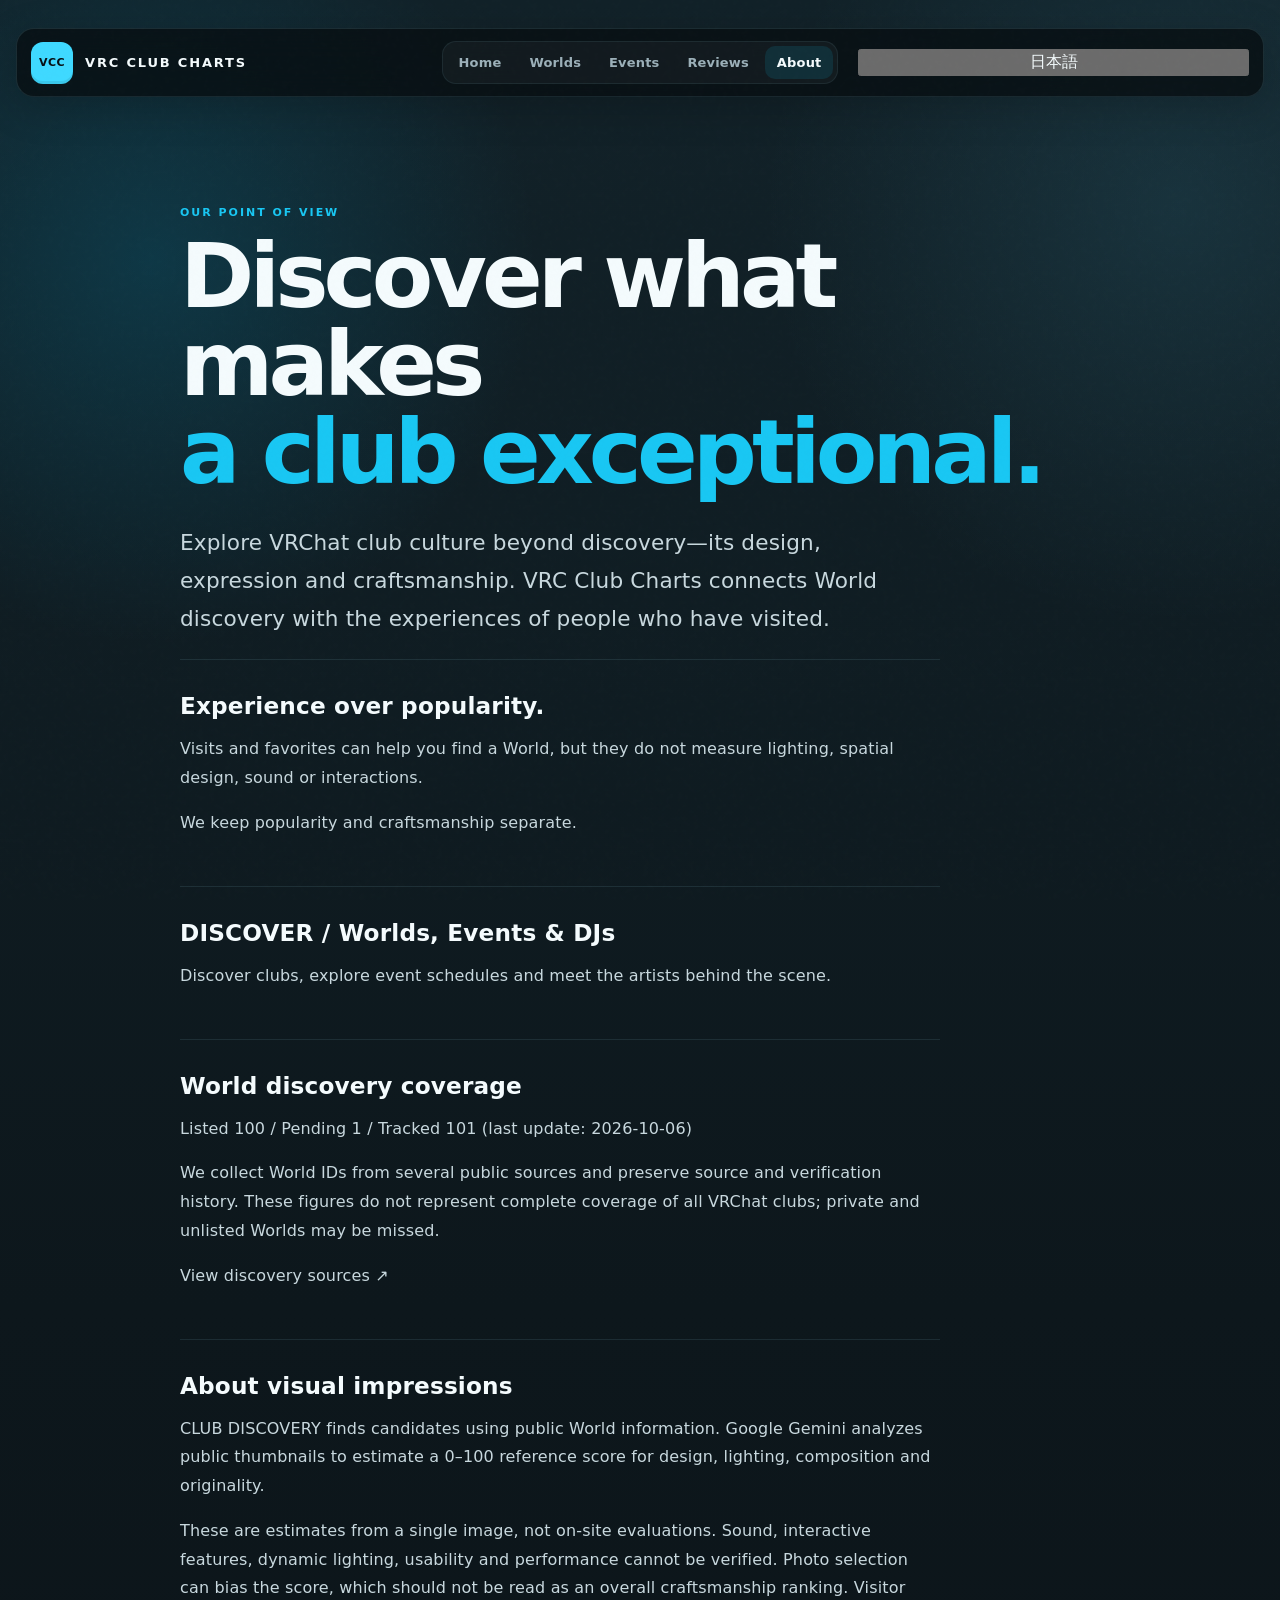
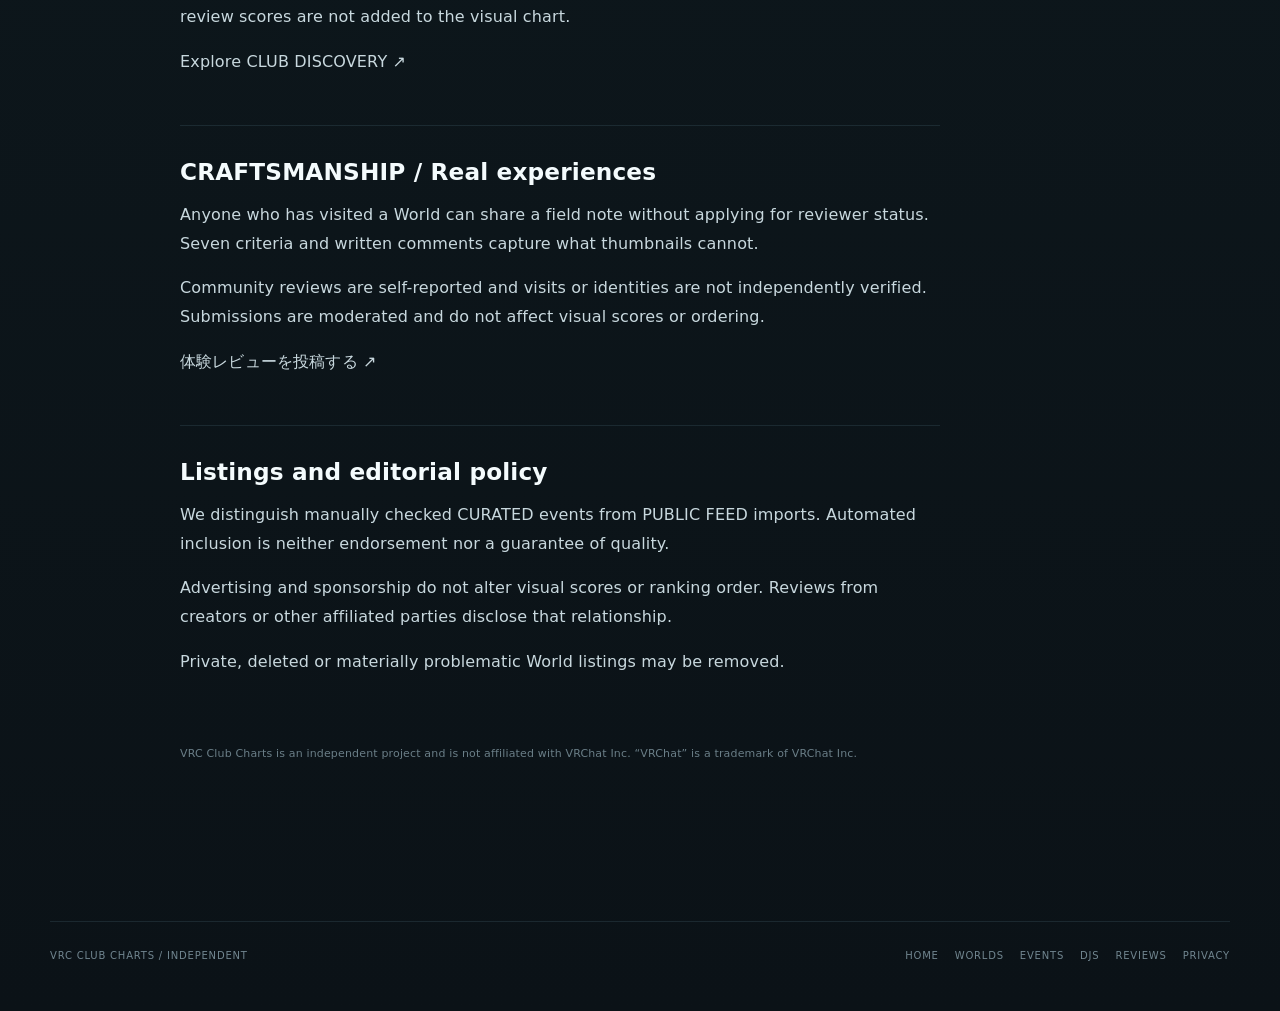
==== about.html @ 8853160d "feat: restore bilingual switch on public about.html" ====
<!doctype html>
<html lang="ja">
<head>
  <meta charset="utf-8" />
  <meta name="viewport" content="width=device-width, initial-scale=1" />
  <title>About — VRC Club Charts</title>
  <meta name="description" content="VRChatのクラブを探し、その魅力を深く知る。VRC Club Chartsのコンセプト、ビジュアル評価の方法、訪問者レビューの掲載方針。" />
  <meta name="theme-color" content="#0d171c" />
  <meta name="robots" content="index,follow,max-image-preview:large" />
  <link rel="canonical" href="https://vrc-club-charts.vercel.app/about.html" />
  <meta property="og:title" content="About — VRC Club Charts" />
  <meta property="og:description" content="Explore VRChat club worlds, visual ratings, and community field notes." />
  <meta property="og:type" content="website" />
  <meta property="og:image" content="https://vrc-club-charts.vercel.app/og-image.png" />
  <meta name="twitter:card" content="summary_large_image" />
  <link rel="icon" href="favicon.svg" type="image/svg+xml" />
  <link rel="stylesheet" href="styles.css?v=20261005-30" />
  <script src="analytics.js?v=20261006-03" defer></script>
  <script src="i18n.js?v=20261007-bilingual-01" defer></script>
</head>
<body>
  <div class="noise"></div>
  <header class="site-header focus-header">
    <a class="brand" href="index.html"><span class="brand-mark">VCC</span><span>VRC CLUB CHARTS</span></a>
    <nav class="nav focus-nav">
      <a class="nav-link" href="index.html">Home</a>
      <a class="nav-link" href="worlds/">Worlds</a>
      <a class="nav-link" href="events.html">Events</a>
      <a class="nav-link" href="reviewer.html">Reviews</a>
      <a class="nav-link active" href="about.html">About</a>
    </nav>
  </header>

  <main class="shell prose-page">
    <p class="kicker">OUR POINT OF VIEW</p>
    <h1>クラブの魅力を、<br><em>もっと深く知る。</em></h1>
    <p class="lead">VRChatのクラブカルチャーを、見つけるだけでなく、その表現と完成度まで伝える。VRC Club Chartsは、クラブWorldの探索と、訪れた人の体験をつなぐ独立したガイドです。</p>

    <section class="prose-section">
      <h2>人気より、体験。</h2>
      <p>訪問数やお気に入り数は、Worldを知るきっかけにはなります。しかし、照明の演出、空間の設計、音響、ギミックの完成度までは測れません。</p>
      <p>VRC Club Chartsは、話題性と作り込みを分けて紹介します。</p>
    </section>

    <section class="prose-section">
      <h2>DISCOVER / Worlds・Events・DJs</h2>
      <p>気になるクラブを探し、イベントの予定をチェックし、出演するアーティストに出会う。シーンを横断して楽しめるよう、情報を整理しています。</p>
    </section>

    <section class="prose-section" id="discovery-coverage">
      <h2>クラブ収集の進捗</h2>
      <p id="discovery-coverage-summary" aria-live="polite">直近の収集結果を確認中…</p>
      <p>複数の公開情報源からWorld IDを収集し、発見元と確認履歴を保存しています。この数字はVRChat全クラブに対する網羅率ではありません。非公開Worldや外部サイトに掲載されないクラブは発見できない場合があります。</p>
      <p><a href="data/discovery-report.json">情報源別の収集状況を見る ↗</a></p>
    </section>

    <section class="prose-section">
      <h2 id="evaluation-method">ビジュアル評価について</h2>
      <p>CLUB DISCOVERYは公開されているクラブWorld情報をもとに候補を発見します。ビジュアル評価にはGoogle Geminiの画像解析AIを使用し、公開サムネイルのデザイン・照明の見え方・構図・独創性から0〜100点の参考スコアを推定しています。</p>
      <p>この数値は静止画1枚をもとにした推定で、ワールド内の実地評価ではありません。音響・ギミック・実際の照明演出・操作性・動作性能は確認できません。画像や撮影方法による偏りもあるため、点数を作り込み全体の優劣と解釈しないでください。訪問者レビューの点数はビジュアル評価に加算しません。</p>
      <p><a href="index.html#aiScoutSection">CLUB DISCOVERYを見る ↗</a></p>
    </section>

    <section class="prose-section">
      <h2>CRAFTSMANSHIP / 体験から評価する</h2>
      <p>実際にWorldを訪れた人なら、審査や専用コードなしで体験レビューを投稿できます。Visual・Lighting &amp; VJ・Sound・Spatial・Interaction・VR Originality・Optimizationの7基準とコメントで、画像からは分からない魅力を伝えます。</p>
      <p>一般レビューは本人確認や訪問確認を行わない自己申告の感想です。内容を確認して掲載しますが、ビジュアル評価の点数や並び順には加算しません。</p>
      <p><a href="reviewer.html#write-review">体験レビューを投稿する ↗</a></p>
    </section>

    <section class="prose-section">
      <h2>掲載情報と編集方針</h2>
      <p>イベント情報は手動確認した「CURATED」と、公開フィードから条件に沿って抽出した「PUBLIC FEED」を区別します。自動掲載は推薦や品質保証を意味しません。</p>
      <p>広告費やスポンサー契約によってビジュアル評価の点数・並び順を変更することはありません。制作者など関係者による体験レビューは、その関係を明示し、個人の参考評価として掲載します。</p>
      <p>非公開化・削除されたWorldや、掲載情報に重大な問題がある項目は、必要に応じて公開対象から外します。</p>
    </section>

    <p class="disclaimer">VRC Club Charts is an independent project and is not affiliated with VRChat Inc. “VRChat” is a trademark of VRChat Inc.</p>
  </main>

  <footer class="site-footer shell">
    <span>VRC CLUB CHARTS / INDEPENDENT</span>
    <span class="footer-links"><a href="index.html">Home</a><a href="worlds/">Worlds</a><a href="events.html">Events</a><a href="djs.html">DJs</a><a href="reviewer.html">Reviews</a><a href="privacy.html">Privacy</a></span>
  </footer>
  <script>
    fetch('data/discovery-report.json', { cache: 'no-store' })
      .then(response => { if (!response.ok) throw new Error('coverage unavailable'); return response.json(); })
      .then(data => {
        const integer = value => Number.isSafeInteger(value) && value >= 0 ? value.toLocaleString('ja-JP') : '—';
        const node = document.getElementById('discovery-coverage-summary');
        if (node) node.textContent =
          '掲載 ' + integer(data.registeredWorlds) + '件 / 確認待ち ' +
          integer(data.pendingCandidates) + '件 / 履歴保存 ' +
          integer(data.totalTrackedWorlds) + '件（最終集計 ' +
          String(data.updatedAt || '未確認') + '）';
      })
      .catch(() => {
        const node = document.getElementById('discovery-coverage-summary');
        if (node) node.textContent = '集計データを現在取得できません。';
      });
  </script>
</body>
</html>
---- styles.css ----
:root {
  --bg: #0d171c;
  --bg-2: #13252d;
  --surface: rgba(18,32,39,.9);
  --surface-strong: #14232a;
  --surface-soft: #172a32;
  --line: rgba(166, 234, 255, .14);
  --text: #f4fbfd;
  --muted: #9cb0b9;
  --accent: #3fd9ff;
  --accent-strong: #19c7f3;
  --accent-soft: rgba(63,217,255,.18);
  --ink-soft: #c8d8de;
  --lime: #d8ff3e;
  --shadow: 0 18px 60px rgba(0, 0, 0, .22);
  --radius: 24px;
  color-scheme: dark;
}
* { box-sizing: border-box; }
html { scroll-behavior: smooth; }
body {
  margin: 0;
  min-height: 100vh;
  background:
    radial-gradient(circle at 12% 10%, rgba(0,182,235,.16), transparent 24rem),
    radial-gradient(circle at 92% 8%, rgba(90,214,255,.10), transparent 26rem),
    linear-gradient(180deg, #122229 0%, var(--bg) 50%, #0b1217 100%);
  color: var(--text);
  font-family: Inter, ui-sans-serif, system-ui, -apple-system, BlinkMacSystemFont, "Segoe UI", sans-serif;
  letter-spacing: .01em;
}
a { color: inherit; text-decoration: none; }
button, input { font: inherit; }
button { color: inherit; }
.noise {
  position: fixed; inset: 0; pointer-events: none; opacity: .018; z-index: 999;
  background-image: url("data:image/svg+xml,%3Csvg viewBox='0 0 180 180' xmlns='http://www.w3.org/2000/svg'%3E%3Cfilter id='n'%3E%3CfeTurbulence type='fractalNoise' baseFrequency='.9' numOctaves='4' stitchTiles='stitch'/%3E%3C/filter%3E%3Crect width='100%25' height='100%25' filter='url(%23n)' opacity='.7'/%3E%3C/svg%3E");
}
.shell { width: min(1180px, calc(100% - 40px)); margin: 0 auto; }
.site-header {
  width: min(1260px, calc(100% - 32px)); margin: 16px auto 0; padding: 12px 14px;
  display: grid; grid-template-columns: 1fr auto 1fr; align-items: center; gap: 20px;
  position: sticky; top: 12px; z-index: 50;
  border: 1px solid rgba(166,234,255,.12); border-radius: 18px;
  background: rgba(15,27,33,.78); backdrop-filter: blur(18px);
  box-shadow: 0 10px 40px rgba(0,0,0,.18);
}
.brand { display: flex; align-items: center; gap: 12px; font-size: 13px; font-weight: 900; letter-spacing: .14em; }
.brand-mark {
  display: inline-grid; place-items: center; width: 42px; height: 42px; border-radius: 12px;
  background: var(--accent); color: #071014; font-size: 11px; letter-spacing: .04em;
  box-shadow: inset 0 -3px 0 rgba(0,0,0,.08);
}
.nav { display: flex; gap: 4px; padding: 4px; background: rgba(255,255,255,.04); border-radius: 14px; border: 1px solid rgba(166,234,255,.08); }
.nav-link, .ghost-button, .chip { border: 0; cursor: pointer; background: transparent; transition: .2s ease; }
.nav-link { padding: 9px 12px; border-radius: 10px; color: var(--muted); font-size: 13px; font-weight: 600; }
.nav-link:hover, .nav-link.active { color: var(--text); background: rgba(23,198,239,.12); }
.ghost-button {
  justify-self: end; padding: 9px 12px; border: 1px solid rgba(166,234,255,.10); border-radius: 12px; font-size: 12px;
  background: rgba(255,255,255,.04);
}
.hero { position: relative; padding: 110px 0 72px; }
.hero::after {
  content: "CHARTS"; position: absolute; right: 0; top: 58px; font-size: clamp(64px, 15vw, 220px);
  line-height: .8; font-weight: 900; letter-spacing: -.08em; color: rgba(63, 217, 255, .07);
  pointer-events: none; user-select: none;
}
.eyebrow, .kicker { color: var(--accent-strong); font-size: 11px; font-weight: 900; letter-spacing: .18em; text-transform: uppercase; }
.eyebrow { display: flex; align-items: center; gap: 9px; }
.pulse-dot { width: 7px; height: 7px; border-radius: 50%; background: var(--accent); box-shadow: 0 0 20px rgba(23,198,239,.55); }
h1 { margin: 20px 0 22px; font-size: clamp(58px, 9vw, 126px); line-height: .89; letter-spacing: -.07em; max-width: 1040px; position: relative; z-index: 1; font-weight: 900; }
h1 em { color: var(--accent-strong); font-style: normal; -webkit-text-stroke: 0; }
.hero-copy { max-width: 700px; color: var(--ink-soft); font-size: 17px; line-height: 1.8; position: relative; z-index: 1; }
.hero-meta { margin-top: 30px; display: flex; flex-wrap: wrap; gap: 10px; align-items: center; color: var(--muted); font-size: 12px; position: relative; z-index: 1; }
.status-pill {
  padding: 7px 11px; border-radius: 999px; background: #eafcff; color: #081015; font-weight: 900;
  box-shadow: 0 8px 20px rgba(10,18,22,.12);
}
.controls { display: flex; justify-content: space-between; gap: 18px; align-items: center; padding: 18px 0 30px; border-top: 1px solid rgba(166,234,255,.10); }
.chip-row { display: flex; gap: 8px; flex-wrap: wrap; }
.chip { padding: 8px 12px; border-radius: 999px; color: var(--muted); border: 1px solid rgba(166,234,255,.10); font-size: 12px; background: rgba(255,255,255,.04); }
.chip:hover, .chip.active { color: var(--text); background: rgba(63,217,255,.16); border-color: rgba(63,217,255,.20); }
.search-wrap {
  min-width: 280px; display: flex; align-items: center; gap: 8px; border: 1px solid rgba(166,234,255,.10);
  border-radius: 14px; padding: 10px 12px; background: rgba(255,255,255,.04); box-shadow: 0 8px 30px rgba(0,0,0,.10);
}
.search-wrap span { color: var(--muted); }
.search-wrap input { min-width: 0; width: 100%; color: var(--text); background: transparent; border: 0; outline: none; }
.search-wrap input::placeholder { color: #809199; }
.section-heading { margin: 35px 0 25px; display: flex; justify-content: space-between; align-items: end; gap: 24px; }
.section-heading h2 { margin: 7px 0 0; font-size: clamp(34px, 4vw, 56px); letter-spacing: -.05em; }
.section-note { color: var(--muted); max-width: 420px; text-align: right; line-height: 1.6; }
.podium { display: grid; grid-template-columns: repeat(3, 1fr); gap: 14px; margin-bottom: 12px; }
.podium-card, .rank-row, .method-card, .pitch {
  border: 1px solid rgba(166,234,255,.10);
  background: linear-gradient(180deg, rgba(20,35,42,.96), rgba(15,27,33,.96));
  box-shadow: var(--shadow);
}
.podium-card { min-height: 330px; padding: 24px; border-radius: var(--radius); display: flex; flex-direction: column; position: relative; overflow: hidden; }
.podium-card::after { content:""; position:absolute; width:220px; height:220px; border-radius:50%; filter:blur(10px); opacity:.18; right:-60px; top:-70px; background: var(--accent, var(--accent)); }
.podium-card:nth-child(1) { --accent: #3fd9ff; }
.podium-card:nth-child(2) { --accent: #8ceaff; }
.podium-card:nth-child(3) { --accent: #c7f5ff; }
.rank-badge { width: 42px; height: 42px; border-radius: 50%; display: grid; place-items:center; border: 1px solid rgba(166,234,255,.10); font-weight: 900; margin-bottom: auto; background: rgba(255,255,255,.05); }
.podium-card h3 { margin: 34px 0 6px; font-size: 28px; line-height: 1.05; letter-spacing: -.035em; }
.author { color: var(--muted); font-size: 12px; }
.tags { display: flex; flex-wrap: wrap; gap: 6px; margin: 18px 0 20px; }
.tag { padding: 5px 7px; border-radius: 7px; background: rgba(63,217,255,.10); color: #bfefff; font-size: 10px; text-transform: uppercase; letter-spacing: .07em; }
.score-line { display: flex; align-items: end; justify-content: space-between; gap: 12px; }
.score-big { font-size: 43px; font-weight: 900; letter-spacing: -.05em; }
.score-label { color: var(--muted); font-size: 10px; text-transform: uppercase; letter-spacing: .12em; }
.delta { color: var(--accent-strong); font-weight: 800; font-size: 12px; }
.ranking { display: grid; gap: 10px; }
.rank-row {
  padding: 14px 16px; border-radius: 16px; display: grid;
  grid-template-columns: 44px minmax(220px, 1.5fr) minmax(150px, .8fr) 120px 120px 120px; gap: 12px; align-items: center;
}
.rank-index { color: var(--text); font-variant-numeric: tabular-nums; font-weight: 900; width: 34px; height: 34px; display: grid; place-items: center; border-radius: 50%; background: rgba(23,198,239,.12); }
.world-name { font-weight: 800; }
.world-meta { margin-top: 3px; color: var(--muted); font-size: 11px; }
.metric { text-align: right; }
.metric strong { display: block; font-variant-numeric: tabular-nums; font-size: 14px; }
.metric span { color: var(--muted); font-size: 10px; text-transform: uppercase; letter-spacing: .08em; }
.world-link { justify-self: end; width: 36px; height: 36px; display:grid; place-items:center; border-radius: 12px; border:1px solid rgba(166,234,255,.10); color:var(--muted); background: rgba(255,255,255,.04); }
.world-link:hover { color: var(--text); border-color: rgba(0,182,235,.25); background: rgba(23,198,239,.14); }
.empty-state { padding: 50px 0; text-align:center; color:var(--muted); }
.methodology { padding: 120px 0 40px; }
.method-grid { display: grid; grid-template-columns: repeat(3, 1fr); gap: 14px; }
.method-card { min-height: 250px; padding: 24px; border-radius: var(--radius); }
.method-number { font-size: 11px; color: var(--accent-strong); font-weight: 900; }
.method-card h3 { margin: 70px 0 10px; font-size: 24px; }
.method-card p { margin:0; color:var(--ink-soft); line-height:1.7; font-size:13px; }
.accent-card { border-color: rgba(0,182,235,.18); background: linear-gradient(180deg, rgba(22,39,47,.98), rgba(18,50,60,.95)); }
.disclaimer { color:#6a7e87; font-size:11px; margin-top:22px; }
.pitch { margin-top: 80px; padding: 32px; border-radius: var(--radius); display:flex; justify-content:space-between; align-items:end; gap:30px; }
.pitch h2 { margin: 8px 0 12px; font-size: 40px; letter-spacing: -.04em; }
.pitch p { color: var(--ink-soft); max-width: 690px; line-height:1.7; }
code { color: var(--accent-strong); }
.primary-button { flex: 0 0 auto; padding: 13px 18px; border-radius: 12px; background: var(--accent); color: #061014; font-weight: 850; font-size: 13px; }
.site-footer { margin-top: 50px; padding: 28px 0 50px; display:flex; justify-content:space-between; color:#718690; border-top:1px solid rgba(166,234,255,.10); font-size:10px; letter-spacing:.08em; text-transform:uppercase; }
@media (max-width: 900px) {
  .site-header { grid-template-columns: 1fr auto; }
  .nav { grid-column: 1 / -1; grid-row: 2; overflow:auto; justify-content:flex-start; }
  .hero { padding-top: 80px; }
  .hero::after { top: 70px; right: -6px; font-size: clamp(54px, 22vw, 130px); }
  .controls, .section-heading { align-items: stretch; flex-direction: column; }
  .section-note { text-align:left; }
  .search-wrap { min-width: 0; width:100%; }
  .podium { grid-template-columns: 1fr; }
  .podium-card { min-height: 250px; }
  .rank-row { grid-template-columns: 34px 1fr 90px 36px; }
  .rank-row .metric:nth-of-type(2), .rank-row .metric:nth-of-type(3) { display:none; }
  .method-grid { grid-template-columns:1fr; }
}
@media (max-width: 560px) {
  .shell { width: min(100% - 24px, 1180px); }
  .site-header { width: calc(100% - 16px); top:8px; margin-top:8px; }
  .brand span:last-child { display:none; }
  h1 { font-size: clamp(50px, 18vw, 80px); }
  .hero-copy { font-size:15px; }
  .rank-row { padding:12px; grid-template-columns: 28px 1fr 36px; }
  .rank-row > .metric { display:none !important; }
  .pitch, .site-footer { flex-direction:column; align-items:flex-start; }
}
.footer-links { display:flex; gap:16px; }
.footer-links a { color:inherit; text-decoration:none; }
.footer-links a:hover { text-decoration:underline; }
.muted-button { opacity:.68; cursor:not-allowed; user-select:none; }
.prose-page { max-width: 920px; padding-top: 110px; padding-bottom: 100px; }
.prose-page h1 { font-size: clamp(2.7rem, 7vw, 6rem); line-height: .98; letter-spacing: -.055em; margin: 14px 0 28px; }
.prose-page h1 em { font-style: normal; color: var(--accent-strong); }
.prose-page .lead { max-width: 760px; font-size: clamp(1.05rem, 2vw, 1.35rem); line-height: 1.75; color: var(--ink-soft); }
.prose-section { border-top: 1px solid rgba(166,234,255,.10); padding: 32px 0; max-width: 760px; }
.prose-section h2 { margin: 0 0 14px; font-size: 1.45rem; }
.prose-section p { color: var(--ink-soft); line-height: 1.8; }
.prose-section strong { color: var(--text); }
@media (max-width: 760px) { .prose-page { padding-top: 76px; } .footer-links { gap:10px; } }


.bg-objects {
  position: fixed;
  inset: 0;
  overflow: hidden;
  pointer-events: none;
  z-index: 0;
}
.bg-object {
  position: absolute;
  filter: saturate(110%);
}
.orb {
  border-radius: 50%;
  background: radial-gradient(circle at 32% 30%, rgba(255,255,255,.42), rgba(138,238,255,.22) 20%, rgba(58,197,255,.16) 38%, rgba(34,112,151,.10) 56%, rgba(14,26,32,0) 72%);
  box-shadow: 0 0 80px rgba(63,217,255,.10), inset 0 0 40px rgba(255,255,255,.05);
}
.orb-a {
  width: 28rem;
  height: 28rem;
  top: 8rem;
  left: -7rem;
  opacity: .55;
}
.orb-b {
  width: 18rem;
  height: 18rem;
  right: 4rem;
  top: 24rem;
  opacity: .30;
}
.glass {
  border: 1px solid rgba(190,242,255,.16);
  background: linear-gradient(145deg, rgba(255,255,255,.10), rgba(63,217,255,.06));
  box-shadow: inset 0 1px 0 rgba(255,255,255,.15), 0 20px 70px rgba(0,0,0,.20);
  backdrop-filter: blur(10px);
}
.glass::before {
  content: "";
  position: absolute;
  inset: 10% 12%;
  border-radius: inherit;
  background: linear-gradient(180deg, rgba(255,255,255,.22), rgba(255,255,255,.02));
  opacity: .7;
}
.glass-a {
  width: 11rem;
  height: 24rem;
  right: 8%;
  top: 7rem;
  border-radius: 3.4rem;
  transform: rotate(24deg);
  opacity: .34;
}
.glass-b {
  width: 16rem;
  height: 7rem;
  left: 18%;
  bottom: 8rem;
  border-radius: 999px;
  transform: rotate(-18deg);
  opacity: .20;
}
.ring {
  width: 30rem;
  height: 30rem;
  left: -10rem;
  bottom: -10rem;
  border-radius: 50%;
  border: 1px solid rgba(147,235,255,.18);
  box-shadow: inset 0 0 40px rgba(63,217,255,.05), 0 0 70px rgba(63,217,255,.04);
  opacity: .34;
}
.ring::before,
.ring::after {
  content: "";
  position: absolute;
  inset: 12%;
  border-radius: 50%;
  border: 1px solid rgba(147,235,255,.10);
}
.ring::after {
  inset: 24%;
}
.site-header,
main,
.site-footer {
  position: relative;
  z-index: 1;
}
@media (max-width: 900px) {
  .orb-a { width: 20rem; height: 20rem; left: -6rem; top: 9rem; opacity: .42; }
  .orb-b { width: 12rem; height: 12rem; right: -1rem; top: 26rem; opacity: .22; }
  .glass-a { width: 8rem; height: 18rem; right: -1rem; top: 8rem; opacity: .22; }
  .glass-b { width: 11rem; height: 5rem; left: -1rem; bottom: 6rem; opacity: .16; }
  .ring { width: 18rem; height: 18rem; left: -6rem; bottom: -6rem; opacity: .25; }
}


/* v0.2.1 — stronger ambient objects */
.bg-objects { mix-blend-mode: screen; }
.orb-a {
  width: 34rem;
  height: 34rem;
  top: 5rem;
  left: -9rem;
  opacity: .78;
  background: radial-gradient(circle at 35% 30%, rgba(255,255,255,.60), rgba(100,232,255,.34) 18%, rgba(23,198,239,.24) 38%, rgba(0,104,160,.16) 58%, rgba(13,23,28,0) 74%);
}
.orb-b {
  width: 24rem;
  height: 24rem;
  right: -3rem;
  top: 28rem;
  opacity: .48;
}
.glass-a {
  width: 13rem;
  height: 28rem;
  right: 7%;
  top: 8rem;
  opacity: .56;
  border-color: rgba(190,242,255,.28);
  background:
    linear-gradient(145deg, rgba(255,255,255,.16), rgba(63,217,255,.09)),
    radial-gradient(circle at 20% 20%, rgba(255,255,255,.22), transparent 42%);
  box-shadow:
    inset 0 1px 0 rgba(255,255,255,.24),
    inset -20px -30px 80px rgba(0,106,143,.14),
    0 30px 100px rgba(0,0,0,.28),
    0 0 50px rgba(63,217,255,.10);
}
.glass-b {
  opacity: .34;
  border-color: rgba(190,242,255,.22);
}
.ring {
  opacity: .52;
  border-color: rgba(105,225,255,.26);
}
.hero::before {
  content: "";
  position: absolute;
  width: 14rem;
  height: 14rem;
  right: 21%;
  top: 17rem;
  border-radius: 32% 68% 58% 42% / 43% 33% 67% 57%;
  border: 1px solid rgba(160,238,255,.20);
  background:
    radial-gradient(circle at 35% 28%, rgba(255,255,255,.20), transparent 30%),
    linear-gradient(145deg, rgba(63,217,255,.12), rgba(255,255,255,.025));
  box-shadow:
    inset 0 0 38px rgba(161,239,255,.08),
    0 18px 70px rgba(0,0,0,.24),
    0 0 70px rgba(63,217,255,.09);
  transform: rotate(-18deg);
  opacity: .72;
  pointer-events: none;
}
@media (max-width: 900px) {
  .hero::before { width: 9rem; height: 9rem; right: 2%; top: 15rem; opacity: .52; }
}


/* v0.3 — bold editorial hero composition */
.bg-objects { display: none; }

.hero-poster {
  position: relative;
  min-height: calc(100vh - 24px);
  padding: 0;
  overflow: hidden;
  isolation: isolate;
  background:
    linear-gradient(115deg, rgba(63,217,255,.055), transparent 28%),
    linear-gradient(180deg, #0f1c22 0%, #0a1115 100%);
  border-bottom: 1px solid rgba(166,234,255,.10);
}
.hero-poster::before,
.hero-poster::after {
  content: none !important;
}
.hero-frame {
  position: relative;
  min-height: calc(100vh - 24px);
  padding-top: clamp(92px, 10vh, 130px);
  padding-bottom: clamp(70px, 8vh, 110px);
}
.hero-eyebrow {
  position: absolute;
  top: clamp(98px, 11vh, 140px);
  left: 0;
  display: flex;
  align-items: center;
  gap: 10px;
  z-index: 6;
  color: var(--accent);
  font-size: 11px;
  font-weight: 900;
  letter-spacing: .20em;
}
.hero-type {
  position: absolute;
  top: 19%;
  left: -1.5%;
  z-index: 5;
  display: flex;
  flex-direction: column;
  font-size: clamp(82px, 12vw, 182px);
  line-height: .70;
  letter-spacing: -.085em;
  font-weight: 950;
  color: #f4fbfd;
  text-transform: uppercase;
  pointer-events: none;
}
.hero-type span { display: block; }
.hero-type-accent {
  color: var(--accent) !important;
  transform: translateX(12%);
}
.hero-prism {
  position: absolute;
  z-index: 3;
  width: min(46vw, 650px);
  height: min(70vh, 760px);
  right: 1.5%;
  top: 15%;
  transform: rotate(9deg);
  filter: drop-shadow(0 34px 52px rgba(0,0,0,.34));
}
.hero-prism span {
  position: absolute;
  inset: 0;
  display: block;
}
.prism-cyan {
  background: linear-gradient(145deg, #7deeff 0%, #21caef 40%, #04a8d7 100%);
  clip-path: polygon(16% 0, 92% 12%, 100% 86%, 10% 100%, 0 22%);
}
.prism-dark {
  background: linear-gradient(135deg, #10191e 0%, #04080b 100%);
  clip-path: polygon(62% 8%, 92% 12%, 100% 86%, 70% 91%, 58% 18%);
}
.prism-edge {
  background: rgba(255,255,255,.86);
  clip-path: polygon(14% 0, 17% 0, 11% 100%, 8% 100%);
  opacity: .48;
}
.prism-glow {
  inset: 14% 19% 12% 13% !important;
  background: radial-gradient(circle at 38% 32%, rgba(255,255,255,.28), transparent 34%);
  mix-blend-mode: screen;
  opacity: .8;
}
.hero-message {
  position: absolute;
  z-index: 7;
  right: 0;
  bottom: 9%;
  width: min(38vw, 480px);
}
.hero-statement {
  margin: 0 0 18px;
  font-size: clamp(27px, 3.2vw, 48px);
  line-height: 1.02;
  letter-spacing: -.05em;
  font-weight: 900;
}
.hero-statement em {
  font-style: normal;
  color: var(--accent);
}
.hero-copy {
  max-width: 460px;
  margin: 0;
  color: #c9d9df;
  font-size: 14px;
  line-height: 1.78;
}
.hero-meta { margin-top: 22px; }
.hero-rail {
  position: absolute;
  z-index: 6;
  top: 50%;
  font-size: 9px;
  font-weight: 800;
  letter-spacing: .20em;
  color: #77909a;
  text-transform: uppercase;
  white-space: nowrap;
}
.hero-rail-left {
  left: -72px;
  transform: rotate(-90deg) translateX(-50%);
  transform-origin: left top;
}
.hero-rail-right {
  right: -108px;
  transform: rotate(90deg) translateX(50%);
  transform-origin: right top;
}
.hero-index {
  position: absolute;
  left: 0;
  bottom: 5%;
  z-index: 7;
  font-size: 10px;
  font-weight: 900;
  letter-spacing: .18em;
  color: #718690;
}
.signal-strip {
  position: relative;
  z-index: 3;
  overflow: hidden;
  border-bottom: 1px solid rgba(0,0,0,.65);
  background: var(--accent);
  color: #071014;
}
.signal-track {
  width: max-content;
  padding: 10px 0;
  font-size: 11px;
  line-height: 1;
  font-weight: 950;
  letter-spacing: .16em;
  text-transform: uppercase;
  white-space: nowrap;
  transform: translateX(-3%);
}

.controls {
  margin-top: 42px;
  padding-top: 24px;
}

.section-heading {
  margin-top: 86px;
}
.section-heading h2 {
  font-size: clamp(42px, 5vw, 70px);
}
.podium {
  grid-template-columns: 1.18fr .92fr .92fr;
  gap: 16px;
  align-items: end;
  margin-top: 44px;
}
.podium-card {
  border-radius: 0;
  border-color: rgba(166,234,255,.12);
  min-height: 330px;
}
.podium-card:nth-child(1) {
  min-height: 440px;
  transform: translateY(-34px);
  background:
    linear-gradient(180deg, rgba(26,49,59,.98), rgba(10,18,23,.98)),
    var(--surface);
}
.podium-card:nth-child(2) { min-height: 370px; }
.podium-card:nth-child(3) { min-height: 330px; }
.rank-badge {
  width: auto;
  height: auto;
  border: 0;
  border-radius: 0;
  background: transparent;
  justify-content: start;
  font-size: clamp(44px, 6vw, 82px);
  line-height: .8;
  letter-spacing: -.08em;
  color: var(--accent);
}
.podium-card:nth-child(2) .rank-badge,
.podium-card:nth-child(3) .rank-badge {
  color: rgba(244,251,253,.30);
}
.podium-card h3 {
  font-size: clamp(27px, 2.6vw, 38px);
}

@media (max-width: 1000px) {
  .hero-poster,
  .hero-frame { min-height: 860px; }
  .hero-type {
    top: 18%;
    font-size: clamp(78px, 14vw, 138px);
  }
  .hero-prism {
    width: min(52vw, 520px);
    height: 560px;
    right: -5%;
    top: 20%;
  }
  .hero-message {
    width: min(48vw, 460px);
    right: 1%;
    bottom: 7%;
  }
}

@media (max-width: 760px) {
  .hero-poster,
  .hero-frame { min-height: 800px; }
  .hero-frame { padding-top: 90px; }
  .hero-eyebrow { top: 90px; }
  .hero-type {
    top: 18%;
    left: 0;
    font-size: clamp(64px, 21vw, 108px);
    line-height: .73;
  }
  .hero-type-accent { transform: translateX(6%); }
  .hero-prism {
    width: 72vw;
    height: 430px;
    right: -18%;
    top: 31%;
    transform: rotate(8deg);
    opacity: .94;
  }
  .hero-message {
    left: 0;
    right: auto;
    bottom: 5%;
    width: min(86vw, 480px);
  }
  .hero-statement {
    font-size: clamp(30px, 8vw, 44px);
  }
  .hero-copy { font-size: 13px; }
  .hero-rail { display: none; }
  .hero-index { display: none; }
  .podium {
    grid-template-columns: 1fr;
    margin-top: 24px;
  }
  .podium-card,
  .podium-card:nth-child(1),
  .podium-card:nth-child(2),
  .podium-card:nth-child(3) {
    min-height: 260px;
    transform: none;
  }
  .rank-badge { font-size: 56px; }
}

@media (max-width: 480px) {
  .hero-poster,
  .hero-frame { min-height: 740px; }
  .hero-type { top: 18%; }
  .hero-prism { top: 32%; height: 380px; }
  .hero-message { bottom: 4%; }
  .signal-track { font-size: 9px; }
}


/* Discovery / pending editorial review */
.discovery-section {
  padding-top: 92px;
}
.discovery-grid {
  display: grid;
  grid-template-columns: repeat(3, 1fr);
  gap: 12px;
}
.discovery-card {
  min-height: 210px;
  padding: 22px;
  border: 1px solid rgba(166,234,255,.10);
  background:
    linear-gradient(145deg, rgba(17,30,36,.96), rgba(10,18,23,.96));
  position: relative;
  overflow: hidden;
}
.discovery-card::after {
  content: "";
  position: absolute;
  width: 130px;
  height: 130px;
  right: -48px;
  bottom: -52px;
  border-radius: 50%;
  background: rgba(63,217,255,.07);
}
.discovery-topline {
  display: flex;
  justify-content: space-between;
  align-items: center;
  color: var(--accent);
  font-size: 9px;
  font-weight: 900;
  letter-spacing: .16em;
}
.discovery-topline a {
  display: grid;
  place-items: center;
  width: 32px;
  height: 32px;
  border: 1px solid rgba(166,234,255,.12);
  color: var(--text);
}
.discovery-card h3 {
  margin: 42px 0 6px;
  font-size: 24px;
  line-height: 1.05;
  letter-spacing: -.035em;
}
.discovery-card .tags { margin-bottom: 0; }
@media (max-width: 900px) {
  .discovery-grid { grid-template-columns: repeat(2, 1fr); }
}
@media (max-width: 560px) {
  .discovery-grid { grid-template-columns: 1fr; }
  .discovery-card { min-height: 185px; }
}


/* World imagery */
.world-thumb-bg {
  position: absolute;
  inset: 0;
  width: 100%;
  height: 100%;
  object-fit: cover;
  opacity: .20;
  filter: saturate(.9) contrast(1.08);
  pointer-events: none;
}
.podium-card.has-thumb::before,
.discovery-card.has-thumb::before {
  content: "";
  position: absolute;
  inset: 0;
  z-index: 1;
  background:
    linear-gradient(180deg, rgba(8,15,19,.18), rgba(8,15,19,.90) 78%),
    linear-gradient(90deg, rgba(0,0,0,.22), transparent 62%);
  pointer-events: none;
}
.podium-card > :not(.world-thumb-bg),
.discovery-card > :not(.world-thumb-bg) {
  position: relative;
  z-index: 2;
}
.podium-card.has-thumb .world-thumb-bg { opacity: .28; }
.discovery-card.has-thumb .world-thumb-bg { opacity: .23; }


/* Discovery controls + metrics */
.discovery-side {
  display: grid;
  gap: 14px;
  justify-items: end;
}
.discovery-toolbar {
  display: flex;
  align-items: center;
  gap: 10px;
}
.discovery-count {
  color: var(--accent);
  font-size: 10px;
  font-weight: 900;
  letter-spacing: .14em;
  text-transform: uppercase;
}
.sort-control {
  display: flex;
  align-items: center;
  gap: 8px;
  color: var(--muted);
  font-size: 10px;
  letter-spacing: .10em;
  text-transform: uppercase;
}
.sort-control select {
  appearance: none;
  border: 1px solid rgba(166,234,255,.12);
  border-radius: 999px;
  padding: 8px 32px 8px 12px;
  color: var(--text);
  background:
    linear-gradient(45deg, transparent 50%, var(--accent) 50%) calc(100% - 14px) 50% / 5px 5px no-repeat,
    linear-gradient(135deg, var(--accent) 50%, transparent 50%) calc(100% - 10px) 50% / 5px 5px no-repeat,
    rgba(255,255,255,.04);
  outline: none;
  cursor: pointer;
}
.discovery-stats {
  margin-top: auto;
  padding-top: 18px;
  display: grid;
  grid-template-columns: 1fr 1fr;
  gap: 8px;
  border-top: 1px solid rgba(166,234,255,.09);
}
.discovery-stats > span {
  display: grid;
  gap: 3px;
}
.discovery-stats strong {
  font-size: 18px;
  letter-spacing: -.03em;
}
.discovery-stats small {
  color: var(--muted);
  font-size: 9px;
  letter-spacing: .12em;
}
.discovery-stats-pending {
  display: block;
  color: #6f858f;
  font-size: 9px;
  font-weight: 800;
  letter-spacing: .14em;
}
.discovery-card {
  display: flex;
  flex-direction: column;
}
@media (max-width: 900px) {
  .discovery-side { justify-items: start; }
  .discovery-heading { align-items: flex-start; }
}
@media (max-width: 560px) {
  .discovery-toolbar { width: 100%; justify-content: space-between; }
  .sort-control span { display: none; }
}


/* Static world directory + detail pages */
.world-title-link {
  color: inherit;
  text-decoration: none;
}
.world-title-link:hover {
  color: var(--accent);
}
.world-catalog-page,
.world-detail-page {
  padding-top: 110px;
  padding-bottom: 100px;
}
.world-catalog-page h1,
.world-detail-page h1 {
  margin: 10px 0 24px;
  font-size: clamp(3rem, 8vw, 7.2rem);
  line-height: .88;
  letter-spacing: -.065em;
}
.world-catalog-page .lead {
  max-width: 700px;
  color: var(--ink-soft);
  font-size: 17px;
  line-height: 1.75;
  margin-bottom: 50px;
}
.world-catalog {
  border-top: 1px solid rgba(166,234,255,.12);
}
.world-catalog-row {
  display: grid;
  grid-template-columns: 124px minmax(220px, 1.35fr) minmax(150px, .65fr) minmax(220px, 1fr) 36px;
  gap: 20px;
  align-items: center;
  min-height: 92px;
  border-bottom: 1px solid rgba(166,234,255,.10);
  color: var(--muted);
  font-size: 12px;
}
.world-catalog-row:hover {
  color: var(--text);
  background: rgba(63,217,255,.035);
}
.world-catalog-thumb {
  width: 124px;
  aspect-ratio: 16 / 9;
  overflow: hidden;
  border: 1px solid rgba(166,234,255,.10);
  border-radius: 10px;
  background: linear-gradient(145deg,rgba(63,217,255,.07),rgba(255,255,255,.025));
  display: grid;
  place-items: center;
}
.world-catalog-thumb img {
  width: 100%;
  height: 100%;
  display: block;
  object-fit: cover;
  transition: transform .25s ease;
}
.world-catalog-row:hover .world-catalog-thumb img {
  transform: scale(1.035);
}
.world-catalog-thumb i {
  color: #5d7881;
  font-size: 9px;
  font-style: normal;
  font-weight: 800;
  letter-spacing: .18em;
}
.world-catalog-name {
  color: var(--text);
  font-size: 16px;
  font-weight: 800;
}
.world-back {
  display: inline-block;
  margin-bottom: 28px;
  color: var(--muted);
  font-size: 11px;
  font-weight: 800;
  letter-spacing: .10em;
  text-transform: uppercase;
}
.world-back:hover { color: var(--accent); }
.world-detail-hero {
  display: grid;
  grid-template-columns: 1.08fr .92fr;
  gap: 42px;
  align-items: stretch;
}
.world-detail-copy {
  min-height: 520px;
  display: flex;
  flex-direction: column;
  justify-content: flex-end;
  padding: 34px 0;
}
.world-detail-author {
  margin: 0;
  color: var(--muted);
  font-size: 15px;
}
.world-detail-actions {
  margin-top: 26px;
}
.world-detail-image {
  width: 100%;
  min-height: 520px;
  height: 100%;
  object-fit: cover;
  border: 1px solid rgba(166,234,255,.12);
  background: #101b21;
}
.world-detail-image-placeholder {
  display: grid;
  place-items: center;
  color: rgba(63,217,255,.28);
  font-size: clamp(5rem, 12vw, 10rem);
  font-weight: 950;
  letter-spacing: -.08em;
}
.world-detail-stats {
  display: grid;
  grid-template-columns: repeat(5, 1fr);
  margin-top: 30px;
  border-top: 1px solid rgba(166,234,255,.12);
  border-bottom: 1px solid rgba(166,234,255,.12);
}
.world-detail-stats article {
  min-height: 120px;
  padding: 22px 16px;
  display: flex;
  flex-direction: column;
  justify-content: space-between;
  border-right: 1px solid rgba(166,234,255,.10);
}
.world-detail-stats article:last-child { border-right: 0; }
.world-detail-stats span,
.world-detail-meta span {
  color: var(--muted);
  font-size: 9px;
  font-weight: 800;
  letter-spacing: .12em;
}
.world-detail-stats strong {
  font-size: clamp(24px, 3vw, 42px);
  letter-spacing: -.05em;
}
.world-detail-meta {
  display: grid;
  grid-template-columns: 1.5fr .7fr .6fr 1.2fr;
  gap: 1px;
  margin-top: 18px;
  background: rgba(166,234,255,.08);
}
.world-detail-meta > div {
  min-width: 0;
  padding: 16px;
  display: grid;
  gap: 8px;
  background: #0d171c;
}
.world-detail-meta code,
.world-detail-meta strong {
  min-width: 0;
  overflow-wrap: anywhere;
  color: var(--text);
  font-size: 11px;
  font-weight: 700;
}
@media (max-width: 900px) {
  .world-detail-hero { grid-template-columns: 1fr; }
  .world-detail-copy { min-height: 360px; }
  .world-detail-image { min-height: 360px; max-height: 560px; }
  .world-detail-stats { grid-template-columns: repeat(2, 1fr); }
  .world-detail-stats article { border-bottom: 1px solid rgba(166,234,255,.10); }
  .world-detail-meta { grid-template-columns: 1fr 1fr; }
  .world-catalog-row { grid-template-columns: 108px 1fr 120px 32px; gap: 14px; }
  .world-catalog-thumb { width: 108px; }
  .world-catalog-row span:nth-child(4) { display: none; }
}
@media (max-width: 560px) {
  .world-catalog-page,
  .world-detail-page { padding-top: 76px; }
  .world-catalog-row { grid-template-columns: 92px 1fr 28px; gap: 10px; min-height: 78px; }
  .world-catalog-thumb { width: 92px; border-radius: 8px; }
  .world-catalog-row span:nth-child(3),
  .world-catalog-row span:nth-child(4) { display: none; }
  .world-detail-copy { min-height: 300px; }
  .world-detail-image { min-height: 280px; }
  .world-detail-stats { grid-template-columns: 1fr 1fr; }
  .world-detail-meta { grid-template-columns: 1fr; }
}


/* Events */
.pitch-actions,
.events-actions {
  display: flex;
  flex-wrap: wrap;
  gap: 10px;
}
.secondary-button {
  display: inline-flex;
  align-items: center;
  justify-content: center;
  padding: 13px 18px;
  border: 1px solid rgba(166,234,255,.15);
  border-radius: 12px;
  background: rgba(255,255,255,.04);
  color: var(--text);
  font-weight: 850;
  font-size: 13px;
}
.secondary-button:hover {
  border-color: rgba(63,217,255,.36);
  background: rgba(63,217,255,.08);
}
.events-page {
  padding-top: 118px;
  padding-bottom: 100px;
}
.events-hero {
  min-height: 560px;
  display: flex;
  flex-direction: column;
  justify-content: flex-end;
  max-width: 970px;
  padding-bottom: 68px;
}
.events-hero h1 {
  margin: 12px 0 22px;
  font-size: clamp(4rem, 9vw, 8.6rem);
  line-height: .82;
  letter-spacing: -.075em;
}
.events-hero h1 em {
  color: var(--accent);
  font-style: normal;
}
.events-hero .lead {
  max-width: 700px;
  margin: 0 0 28px;
  color: var(--ink-soft);
  font-size: 16px;
  line-height: 1.75;
}
.event-grid {
  display: grid;
  grid-template-columns: repeat(3, 1fr);
  gap: 12px;
}
.event-card {
  min-height: 300px;
  padding: 22px;
  display: flex;
  flex-direction: column;
  border: 1px solid rgba(166,234,255,.10);
  background: linear-gradient(160deg, rgba(20,35,42,.98), rgba(9,16,20,.98));
}
.event-date {
  color: var(--accent);
  font-size: 11px;
  font-weight: 900;
  letter-spacing: .10em;
  text-transform: uppercase;
}
.event-card h3 {
  margin: 54px 0 9px;
  font-size: 28px;
  line-height: 1.02;
  letter-spacing: -.04em;
}
.event-world a,
.event-link {
  color: var(--text);
  font-weight: 750;
}
.event-world a:hover,
.event-link:hover {
  color: var(--accent);
}
.event-organizer {
  margin-top: 5px;
  color: var(--muted);
  font-size: 11px;
}
.event-card .tags {
  margin-top: 18px;
  margin-bottom: 24px;
}
.event-link {
  margin-top: auto;
  padding-top: 16px;
  border-top: 1px solid rgba(166,234,255,.09);
  font-size: 10px;
  letter-spacing: .13em;
}
.event-empty {
  min-height: 260px;
  padding: 40px;
  display: flex;
  flex-direction: column;
  justify-content: center;
  gap: 8px;
  border: 1px solid rgba(166,234,255,.10);
  background: rgba(255,255,255,.025);
}
.event-empty strong {
  font-size: 24px;
}
.event-empty span {
  color: var(--muted);
}
@media (max-width: 900px) {
  .event-grid { grid-template-columns: repeat(2, 1fr); }
  .events-hero { min-height: 480px; }
}
@media (max-width: 560px) {
  .events-page { padding-top: 80px; }
  .events-hero { min-height: 420px; }
  .event-grid { grid-template-columns: 1fr; }
  .event-card { min-height: 260px; }
  .pitch-actions { width: 100%; }
  .pitch-actions .primary-button,
  .pitch-actions .secondary-button { width: 100%; }
}


.event-card-top {
  display: flex;
  justify-content: space-between;
  align-items: flex-start;
  gap: 12px;
}
.event-status {
  flex: 0 0 auto;
  padding: 6px 8px;
  border: 1px solid rgba(166,234,255,.12);
  color: var(--muted);
  font-size: 8px;
  font-weight: 900;
  letter-spacing: .12em;
}
.event-live {
  border-color: rgba(63,217,255,.36);
  box-shadow: inset 0 0 60px rgba(63,217,255,.045);
}
.event-live .event-status {
  border-color: var(--accent);
  background: var(--accent);
  color: #061014;
}


/* Weekly rank movement */
.rank-heading {
  display: flex;
  align-items: flex-start;
  justify-content: space-between;
  gap: 12px;
  margin-bottom: auto;
}
.rank-heading .rank-badge { margin-bottom: 0; }
.rank-index-wrap {
  display: grid;
  justify-items: center;
  gap: 5px;
}
.movement {
  display: inline-flex;
  align-items: center;
  justify-content: center;
  min-width: 30px;
  padding: 4px 6px;
  border: 1px solid rgba(166,234,255,.12);
  font-size: 8px;
  font-weight: 900;
  letter-spacing: .06em;
  line-height: 1;
}
.movement-up { color: var(--accent); }
.movement-down { color: #ff9f9f; }
.movement-new {
  color: #061014;
  background: var(--accent);
  border-color: var(--accent);
}
.movement-flat { color: #718690; }


/* DJ directory */
.djs-page {
  padding-top: 118px;
  padding-bottom: 100px;
}
.djs-hero {
  min-height: 560px;
  display: flex;
  flex-direction: column;
  justify-content: flex-end;
  max-width: 980px;
  padding-bottom: 68px;
}
.djs-hero h1 {
  margin: 12px 0 22px;
  font-size: clamp(4rem, 9vw, 8.6rem);
  line-height: .82;
  letter-spacing: -.075em;
}
.djs-hero h1 em {
  color: var(--accent);
  font-style: normal;
}
.djs-hero .lead {
  max-width: 700px;
  margin: 0 0 28px;
  color: var(--ink-soft);
  font-size: 16px;
  line-height: 1.75;
}
.dj-filters { margin-bottom: 24px; }
.dj-grid {
  display: grid;
  grid-template-columns: repeat(3, 1fr);
  gap: 12px;
}
.dj-card {
  min-height: 300px;
  padding: 22px;
  display: flex;
  flex-direction: column;
  border: 1px solid rgba(166,234,255,.10);
  background:
    linear-gradient(160deg, rgba(20,35,42,.98), rgba(9,16,20,.98));
  position: relative;
  overflow: hidden;
}
.dj-card::after {
  content: "DJ";
  position: absolute;
  right: -12px;
  bottom: -30px;
  color: rgba(63,217,255,.045);
  font-size: 140px;
  font-weight: 950;
  letter-spacing: -.08em;
  pointer-events: none;
}
.dj-card-index {
  color: var(--accent);
  font-size: 9px;
  font-weight: 900;
  letter-spacing: .16em;
}
.dj-card h3 {
  position: relative;
  z-index: 1;
  margin: 52px 0 6px;
  font-size: 28px;
  line-height: 1.02;
  letter-spacing: -.04em;
}
.dj-role {
  color: var(--text);
  font-size: 12px;
  font-weight: 700;
}
.dj-affiliation {
  margin-top: 5px;
  color: var(--muted);
  font-size: 11px;
}
.dj-card .tags {
  position: relative;
  z-index: 1;
  margin-top: 20px;
  margin-bottom: 22px;
}
.dj-source {
  position: relative;
  z-index: 1;
  margin-top: auto;
  padding-top: 16px;
  border-top: 1px solid rgba(166,234,255,.09);
  color: var(--muted);
  font-size: 9px;
  font-weight: 900;
  letter-spacing: .13em;
}
.dj-source:hover { color: var(--accent); }
@media (max-width: 900px) {
  .dj-grid { grid-template-columns: repeat(2, 1fr); }
  .djs-hero { min-height: 480px; }
}
@media (max-width: 560px) {
  .djs-page { padding-top: 80px; }
  .djs-hero { min-height: 420px; }
  .dj-grid { grid-template-columns: 1fr; }
  .dj-card { min-height: 260px; }
}


/* DJ profile relationships */
.dj-detail-mark {
  color: rgba(63,217,255,.42);
}
.dj-detail-meta {
  grid-template-columns: 1fr 1fr;
}
.dj-appearances {
  padding-top: 58px;
}
.dj-event-list {
  border-top: 1px solid rgba(166,234,255,.12);
}
.dj-event-row {
  min-height: 72px;
  display: grid;
  grid-template-columns: 170px 1fr minmax(180px, .7fr) 28px;
  gap: 18px;
  align-items: center;
  border-bottom: 1px solid rgba(166,234,255,.10);
  color: var(--muted);
  font-size: 11px;
}
.dj-event-row strong {
  color: var(--text);
  font-size: 15px;
}
.dj-event-row:hover strong,
.dj-event-row:hover > span:last-child {
  color: var(--accent);
}
.dj-events-empty {
  min-height: 160px;
  display: grid;
  place-items: center;
  color: var(--muted);
  border-bottom: 1px solid rgba(166,234,255,.10);
}
@media (max-width: 700px) {
  .dj-event-row {
    grid-template-columns: 1fr 28px;
    gap: 6px 12px;
    padding: 16px 0;
  }
  .dj-event-row span:nth-child(1),
  .dj-event-row span:nth-child(3) {
    grid-column: 1;
  }
  .dj-event-row > span:last-child {
    grid-column: 2;
    grid-row: 1 / span 3;
  }
}


/* World → Event → DJ gateway */
.scene-gateway {
  padding-top: 96px;
}
.scene-grid {
  display: grid;
  grid-template-columns: repeat(3, 1fr);
  border-top: 1px solid rgba(166,234,255,.12);
  border-bottom: 1px solid rgba(166,234,255,.12);
}
.scene-card {
  min-height: 330px;
  padding: 24px;
  display: flex;
  flex-direction: column;
  border-right: 1px solid rgba(166,234,255,.10);
  background: rgba(255,255,255,.018);
  transition: background .2s ease, transform .2s ease;
}
.scene-card:last-child { border-right: 0; }
.scene-card:hover {
  background: rgba(63,217,255,.055);
  transform: translateY(-4px);
}
.scene-card > span {
  color: var(--accent);
  font-size: 9px;
  font-weight: 900;
  letter-spacing: .17em;
}
.scene-card strong {
  margin-top: auto;
  font-size: clamp(36px, 4.2vw, 62px);
  letter-spacing: -.055em;
  line-height: .9;
}
.scene-card p {
  max-width: 270px;
  margin: 18px 0 26px;
  color: var(--muted);
  font-size: 12px;
  line-height: 1.6;
}
.scene-card b {
  font-size: 10px;
  letter-spacing: .14em;
}
.scene-card-accent {
  background:
    linear-gradient(160deg, rgba(63,217,255,.12), rgba(9,16,20,.6));
}
@media (max-width: 760px) {
  .scene-grid { grid-template-columns: 1fr; }
  .scene-card {
    min-height: 230px;
    border-right: 0;
    border-bottom: 1px solid rgba(166,234,255,.10);
  }
  .scene-card:last-child { border-bottom: 0; }
}


/* World → Event → DJ relationships */
.world-relations {
  padding-top: 64px;
}
.relation-list {
  border-top: 1px solid rgba(166,234,255,.12);
}
.relation-row {
  min-height: 74px;
  display: grid;
  grid-template-columns: 180px 1.4fr 1fr 30px;
  gap: 16px;
  align-items: center;
  border-bottom: 1px solid rgba(166,234,255,.10);
  color: var(--muted);
  font-size: 11px;
}
.relation-row strong {
  color: var(--text);
  font-size: 15px;
}
.relation-row:hover strong,
.relation-row:hover b {
  color: var(--accent);
}
.relation-row b {
  justify-self: end;
  color: var(--text);
}
.relation-dj-grid {
  display: grid;
  grid-template-columns: repeat(3, 1fr);
  border-top: 1px solid rgba(166,234,255,.12);
  border-left: 1px solid rgba(166,234,255,.12);
}
.relation-dj {
  min-height: 130px;
  padding: 18px;
  display: flex;
  flex-direction: column;
  border-right: 1px solid rgba(166,234,255,.12);
  border-bottom: 1px solid rgba(166,234,255,.12);
}
.relation-dj strong {
  font-size: 18px;
  letter-spacing: -.025em;
}
.relation-dj span {
  margin-top: 8px;
  color: var(--muted);
  font-size: 10px;
  line-height: 1.5;
}
.relation-dj b {
  margin-top: auto;
  color: var(--accent);
}
.relation-empty {
  min-height: 120px;
  display: grid;
  place-items: center;
  padding: 28px;
  color: var(--muted);
  border-bottom: 1px solid rgba(166,234,255,.10);
  background: rgba(255,255,255,.015);
  font-size: 12px;
}
.relation-dj-grid .relation-empty {
  grid-column: 1 / -1;
  border-right: 1px solid rgba(166,234,255,.12);
}
@media (max-width: 820px) {
  .relation-row {
    grid-template-columns: 1fr 28px;
    gap: 5px 12px;
    padding: 16px 0;
  }
  .relation-row span,
  .relation-row strong { grid-column: 1; }
  .relation-row b { grid-column: 2; grid-row: 1 / span 3; }
  .relation-dj-grid { grid-template-columns: repeat(2, 1fr); }
}
@media (max-width: 520px) {
  .relation-dj-grid { grid-template-columns: 1fr; }
}


/* Event detail */
.event-detail-mark {
  color: rgba(63,217,255,.44);
  font-size: clamp(52px, 9vw, 120px);
  letter-spacing: -.08em;
}
.event-detail-meta {
  grid-template-columns: repeat(4, 1fr);
}
@media (max-width: 800px) {
  .event-detail-meta { grid-template-columns: repeat(2, 1fr); }
}
@media (max-width: 480px) {
  .event-detail-meta { grid-template-columns: 1fr; }
}


/* Homepage upcoming events */
.home-events {
  padding-top: 94px;
}
.section-link {
  color: var(--accent);
  font-size: 10px;
  font-weight: 900;
  letter-spacing: .14em;
}
.home-events-grid {
  display: grid;
  grid-template-columns: repeat(3, 1fr);
  border-top: 1px solid rgba(166,234,255,.12);
  border-left: 1px solid rgba(166,234,255,.12);
}
.home-event-card {
  min-height: 300px;
  padding: 22px;
  display: flex;
  flex-direction: column;
  border-right: 1px solid rgba(166,234,255,.12);
  border-bottom: 1px solid rgba(166,234,255,.12);
  background: rgba(255,255,255,.018);
}
.home-event-card:hover {
  background: rgba(63,217,255,.045);
}
.home-event-card.is-live {
  background: linear-gradient(160deg, rgba(63,217,255,.12), rgba(9,16,20,.72));
}
.home-event-top {
  display: flex;
  justify-content: space-between;
  gap: 10px;
  color: var(--accent);
  font-size: 10px;
  font-weight: 900;
  letter-spacing: .08em;
}
.home-event-top b {
  color: var(--muted);
  font-size: 8px;
  letter-spacing: .10em;
}
.home-event-card.is-live .home-event-top b {
  color: #061014;
  background: var(--accent);
  padding: 4px 6px;
}
.home-event-card h3 {
  margin: 54px 0 8px;
  font-size: 27px;
  line-height: 1.02;
  letter-spacing: -.04em;
}
.home-event-card p {
  margin: 0;
  color: var(--muted);
  font-size: 11px;
}
.home-event-card .tags {
  margin-top: 18px;
  margin-bottom: 24px;
}
.home-event-card > strong {
  margin-top: auto;
  color: var(--accent);
  font-size: 9px;
  letter-spacing: .14em;
}
.home-events-grid > .event-empty {
  grid-column: 1 / -1;
}
@media (max-width: 820px) {
  .home-events-grid { grid-template-columns: 1fr; }
  .home-event-card { min-height: 220px; }
}


/* World directory controls */
.world-directory-controls {
  display: grid;
  grid-template-columns: minmax(240px, 1fr) auto auto;
  gap: 14px;
  align-items: center;
  margin-bottom: 22px;
}
.world-directory-search {
  width: 100%;
  min-width: 0;
}
.world-directory-controls .chip-row {
  justify-content: center;
}
.world-directory-controls .discovery-count {
  justify-self: end;
  white-space: nowrap;
}
.world-catalog-row[hidden] {
  display: none;
}
@media (max-width: 880px) {
  .world-directory-controls {
    grid-template-columns: 1fr;
    align-items: stretch;
  }
  .world-directory-controls .chip-row {
    justify-content: flex-start;
  }
  .world-directory-controls .discovery-count {
    justify-self: start;
  }
}


/* Event search controls */
.events-controls {
  display: flex;
  justify-content: space-between;
  align-items: center;
  gap: 16px;
  padding: 22px 0 8px;
  border-top: 1px solid rgba(166,234,255,.10);
}
.events-controls .search-wrap {
  flex: 0 1 360px;
}
@media (max-width: 760px) {
  .events-controls {
    flex-direction: column;
    align-items: stretch;
  }
  .events-controls .search-wrap {
    flex-basis: auto;
    width: 100%;
  }
}


/* DJ search controls */
.dj-controls {
  display: flex;
  justify-content: space-between;
  align-items: flex-start;
  gap: 16px;
  margin-bottom: 24px;
}
.dj-controls .dj-filters {
  margin-bottom: 0;
}
.dj-controls .search-wrap {
  flex: 0 1 340px;
}
@media (max-width: 760px) {
  .dj-controls {
    flex-direction: column;
    align-items: stretch;
  }
  .dj-controls .search-wrap {
    flex-basis: auto;
    width: 100%;
  }
}


/* Event provenance */
.event-badges,
.home-event-badges {
  display: inline-flex;
  align-items: center;
  gap: 6px;
}
.event-provenance,
.home-event-badges i {
  display: inline-flex;
  align-items: center;
  padding: 5px 7px;
  border: 1px solid rgba(166,234,255,.12);
  color: var(--muted);
  font-size: 7px;
  font-style: normal;
  font-weight: 900;
  letter-spacing: .10em;
  white-space: nowrap;
}
.event-curated .event-provenance,
.home-event-badges i {
  color: var(--accent);
}
.event-auto .event-provenance {
  color: #a9c2cc;
}
@media (max-width: 520px) {
  .event-badges { flex-direction: column; align-items: flex-end; }
  .home-event-badges { gap: 4px; }
  .home-event-badges i { display: none; }
}


.events-filter-stack {
  display: grid;
  gap: 9px;
}
.event-source-filters .chip {
  font-size: 9px;
  letter-spacing: .10em;
}
.event-source-filters .chip:not(.active) {
  background: transparent;
}


.discovery-footer {
  display: flex;
  justify-content: center;
  padding-top: 26px;
}
.discovery-footer .secondary-button {
  min-width: 220px;
}


/* v0.30 — craftsmanship-first simplified home */
.focus-home,
.reviewer-page {
  background:
    radial-gradient(circle at 78% 12%, rgba(63,217,255,.09), transparent 24rem),
    linear-gradient(180deg,#0c151a 0%,#0a1115 48%,#0c151a 100%);
}

.focus-home .bg-objects { display:none !important; }

.focus-header {
  background: rgba(8,15,19,.82);
  border-bottom: 1px solid rgba(166,234,255,.10);
}

.focus-nav {
  gap: 4px;
}

.focus-hero {
  position:relative;
  min-height: 720px;
  overflow:hidden;
  border-bottom:1px solid rgba(166,234,255,.10);
}

.focus-hero-inner {
  min-height:720px;
  position:relative;
  display:flex;
  align-items:center;
  padding-top:84px;
  padding-bottom:96px;
}

.focus-hero-copy {
  position:relative;
  z-index:5;
  width:min(680px,62vw);
}

.focus-eyebrow {
  display:flex;
  align-items:center;
  gap:10px;
  margin:0 0 34px;
  color:var(--accent);
  font-size:10px;
  font-weight:900;
  letter-spacing:.18em;
}

.focus-eyebrow span {
  width:28px;
  height:1px;
  background:var(--accent);
}

.focus-hero h1 {
  margin:0;
  max-width:780px;
  font-size:clamp(58px,8vw,118px);
  line-height:.88;
  letter-spacing:-.075em;
  font-weight:950;
}

.focus-hero h1 em {
  color:var(--accent);
  font-style:normal;
}

.focus-lead {
  max-width:620px;
  margin:32px 0 0;
  color:#bdcfd6;
  font-size:15px;
  line-height:1.9;
}

.focus-actions {
  display:flex;
  gap:10px;
  flex-wrap:wrap;
  margin-top:32px;
}

.focus-hero-art {
  position:absolute;
  right:-7%;
  top:10%;
  width:52%;
  height:76%;
  z-index:2;
  pointer-events:none;
}

.focus-word {
  position:absolute;
  right:-1%;
  bottom:5%;
  font-size:clamp(90px,13vw,210px);
  line-height:.7;
  font-weight:950;
  letter-spacing:-.10em;
  color:rgba(244,251,253,.035);
  transform:rotate(90deg) translateX(10%);
}

.focus-slab {
  position:absolute;
  filter:drop-shadow(0 34px 60px rgba(0,0,0,.32));
}

.focus-slab-a {
  width:60%;
  height:84%;
  right:13%;
  top:2%;
  background:linear-gradient(145deg,#91f1ff 0%,#31d4f5 38%,#069fc7 100%);
  clip-path:polygon(19% 0,95% 13%,100% 82%,16% 100%,0 24%);
  transform:rotate(9deg);
}

.focus-slab-b {
  width:28%;
  height:74%;
  right:9%;
  top:10%;
  background:linear-gradient(150deg,#0b151a,#020608);
  clip-path:polygon(30% 0,100% 10%,100% 92%,14% 100%,0 15%);
  transform:rotate(9deg);
}

.focus-cross {
  position:absolute;
  right:55%;
  top:16%;
  color:#f4fbfd;
  opacity:.72;
  font-size:54px;
  font-weight:200;
}

.focus-metrics {
  position:absolute;
  z-index:6;
  left:0;
  bottom:30px;
  display:flex;
  gap:0;
  border-left:1px solid rgba(166,234,255,.12);
}

.focus-metrics div {
  min-width:150px;
  padding:12px 20px;
  border-right:1px solid rgba(166,234,255,.12);
}

.focus-metrics strong {
  display:block;
  font-size:27px;
  line-height:1;
  letter-spacing:-.04em;
}

.focus-metrics span {
  display:block;
  margin-top:7px;
  color:#6f8993;
  font-size:8px;
  font-weight:900;
  letter-spacing:.15em;
}

.focus-section {
  padding-top:120px;
  padding-bottom:36px;
}

.focus-section-head {
  max-width:760px;
}

.focus-section-head.row {
  max-width:none;
  display:flex;
  justify-content:space-between;
  align-items:flex-end;
  gap:24px;
}

.focus-section-head.compact {
  max-width:660px;
}

.focus-section-head h2,
.focus-stage h2,
.focus-review-cta h2,
.reviewer-section h2 {
  margin:6px 0 0;
  font-size:clamp(42px,5.4vw,76px);
  line-height:.96;
  letter-spacing:-.055em;
}

.focus-section-head > p:last-child {
  margin:24px 0 0;
  color:#a7bdc6;
  line-height:1.85;
}

.criteria-grid {
  display:grid;
  grid-template-columns:repeat(4,1fr);
  margin-top:54px;
  border-top:1px solid rgba(166,234,255,.12);
  border-left:1px solid rgba(166,234,255,.12);
}

.criteria-grid article {
  min-height:190px;
  padding:20px;
  display:flex;
  flex-direction:column;
  border-right:1px solid rgba(166,234,255,.12);
  border-bottom:1px solid rgba(166,234,255,.12);
  background:rgba(255,255,255,.012);
}

.criteria-grid article:last-child {
  grid-column:span 2;
}

.criteria-grid b,
.reviewer-criteria b {
  color:var(--accent);
  font-size:11px;
  letter-spacing:.12em;
}

.criteria-grid strong {
  margin-top:44px;
  font-size:20px;
}

.criteria-grid span {
  margin-top:8px;
  color:#829ba5;
  font-size:11px;
}

.focus-stage {
  margin-top:90px;
  padding:110px 0;
  background:#dffaff;
  color:#071014;
}

.focus-stage .kicker {
  color:#058fb3;
}

.stage-grid {
  display:grid;
  grid-template-columns:repeat(3,1fr);
  margin-top:54px;
  border-top:1px solid rgba(7,16,20,.16);
  border-left:1px solid rgba(7,16,20,.16);
}

.stage-card {
  min-height:280px;
  padding:22px;
  border-right:1px solid rgba(7,16,20,.16);
  border-bottom:1px solid rgba(7,16,20,.16);
}

.stage-card.active {
  background:#071014;
  color:#f4fbfd;
}

.stage-card span {
  font-size:9px;
  font-weight:900;
  letter-spacing:.13em;
  color:#0b91b3;
}

.stage-card strong {
  display:block;
  margin-top:72px;
  font-size:26px;
  letter-spacing:-.04em;
}

.stage-card p {
  margin:14px 0 0;
  max-width:300px;
  font-size:12px;
  line-height:1.7;
  opacity:.72;
}

.stage-note {
  display:flex;
  justify-content:space-between;
  gap:20px;
  padding-top:20px;
  font-size:11px;
  font-weight:800;
}

.stage-note a {
  color:#006e89;
}

.focus-world-grid {
  display:grid;
  grid-template-columns:repeat(4,1fr);
  margin-top:42px;
  border-left:1px solid rgba(166,234,255,.10);
  border-top:1px solid rgba(166,234,255,.10);
}

.focus-world-card {
  position:relative;
  min-width:0;
  border-right:1px solid rgba(166,234,255,.10);
  border-bottom:1px solid rgba(166,234,255,.10);
  background:#0d181d;
  overflow:hidden;
}

.focus-world-card > b {
  position:absolute;
  right:16px;
  top:16px;
  z-index:3;
  color:var(--accent);
}

.focus-world-media {
  height:170px;
  background:linear-gradient(145deg,#14252c,#0a1115);
  overflow:hidden;
}

.focus-world-media img {
  width:100%;
  height:100%;
  object-fit:cover;
  opacity:.78;
  transition:transform .35s ease,opacity .35s ease;
}

.focus-world-card:hover .focus-world-media img {
  transform:scale(1.035);
  opacity:.92;
}

.focus-world-placeholder {
  height:100%;
  display:grid;
  place-items:center;
  color:rgba(63,217,255,.22);
  font-size:54px;
  font-weight:950;
  letter-spacing:-.08em;
}

.focus-world-copy {
  padding:17px 17px 19px;
}

.focus-world-label {
  color:var(--accent);
  font-size:8px;
  font-weight:900;
  letter-spacing:.14em;
}

.focus-world-copy h3 {
  margin:22px 0 6px;
  font-size:19px;
  line-height:1.08;
  letter-spacing:-.03em;
}

.focus-world-copy p {
  margin:0;
  color:#8198a1;
  font-size:10px;
}

.focus-world-tags {
  display:flex;
  flex-wrap:wrap;
  gap:5px;
  margin-top:18px;
}

.focus-world-tags span {
  padding:4px 6px;
  border:1px solid rgba(166,234,255,.10);
  color:#9eb5be;
  font-size:7px;
  letter-spacing:.09em;
}

.focus-events-section {
  margin-top:100px;
  padding:110px 0;
  border-top:1px solid rgba(166,234,255,.08);
  border-bottom:1px solid rgba(166,234,255,.08);
  background:rgba(255,255,255,.012);
}

.focus-events {
  margin-top:42px;
  border-top:1px solid rgba(166,234,255,.12);
}

.focus-event-row {
  min-height:92px;
  display:grid;
  grid-template-columns:190px 1fr 30px;
  gap:20px;
  align-items:center;
  border-bottom:1px solid rgba(166,234,255,.10);
}

.focus-event-time span {
  display:block;
  color:#d7e7ec;
  font-size:11px;
}

.focus-event-time b {
  display:inline-block;
  margin-top:8px;
  color:var(--accent);
  font-size:8px;
  letter-spacing:.12em;
}

.focus-event-name small {
  display:block;
  color:#617c87;
  font-size:7px;
  font-weight:900;
  letter-spacing:.12em;
}

.focus-event-name strong {
  display:block;
  margin-top:5px;
  color:var(--text);
  font-size:17px;
}

.focus-event-name span {
  display:block;
  margin-top:4px;
  color:#829ba5;
  font-size:10px;
}

.focus-event-row i {
  color:var(--accent);
  font-style:normal;
}

.focus-review-cta {
  margin-top:120px;
  margin-bottom:80px;
  padding-top:56px;
  padding-bottom:56px;
  display:grid;
  grid-template-columns:1fr 1fr;
  gap:70px;
  border-top:1px solid rgba(166,234,255,.14);
  border-bottom:1px solid rgba(166,234,255,.14);
}

.focus-review-cta p:not(.kicker) {
  max-width:520px;
  margin:4px 0 28px;
  color:#9eb5be;
  line-height:1.85;
}

.focus-loading {
  grid-column:1 / -1;
  min-height:150px;
  display:grid;
  place-items:center;
  color:#6e8791;
  font-size:11px;
}

.focus-footer {
  margin-top:40px;
}

/* Reviewer page */
.reviewer-main {
  padding-top:160px;
  padding-bottom:90px;
}

.reviewer-hero {
  max-width:900px;
}

.reviewer-hero h1 {
  margin:8px 0 0;
  font-size:clamp(56px,8vw,112px);
  line-height:.90;
  letter-spacing:-.07em;
}

.reviewer-hero h1 em {
  color:var(--accent);
  font-style:normal;
}

.reviewer-hero .lead {
  max-width:700px;
  margin-top:30px;
  color:#a7bdc6;
  line-height:1.9;
}

.reviewer-status {
  margin-top:36px;
  display:flex;
  align-items:center;
  gap:12px;
}

.reviewer-status span {
  padding:6px 8px;
  background:var(--accent);
  color:#061014;
  font-size:8px;
  font-weight:900;
  letter-spacing:.12em;
}

.reviewer-status strong {
  font-size:10px;
  letter-spacing:.10em;
  color:#90aab4;
  text-transform:uppercase;
}

.reviewer-section {
  padding-top:120px;
}

.reviewer-section-head {
  max-width:760px;
}

.reviewer-section-head > p:last-child {
  color:#9eb5be;
  line-height:1.85;
}

.reviewer-criteria {
  display:grid;
  grid-template-columns:repeat(4,1fr);
  margin-top:44px;
  border-top:1px solid rgba(166,234,255,.12);
  border-left:1px solid rgba(166,234,255,.12);
}

.reviewer-criteria article {
  min-height:210px;
  padding:20px;
  border-right:1px solid rgba(166,234,255,.12);
  border-bottom:1px solid rgba(166,234,255,.12);
}

.reviewer-criteria article:last-child {
  grid-column:span 2;
}

.reviewer-criteria h3 {
  margin:50px 0 10px;
  font-size:21px;
}

.reviewer-criteria p {
  margin:0;
  color:#8099a3;
  font-size:11px;
  line-height:1.65;
}

.review-rule-grid {
  display:grid;
  grid-template-columns:repeat(3,1fr);
  gap:10px;
  margin-top:44px;
}

.review-rule-grid article {
  min-height:220px;
  padding:22px;
  background:#111f25;
  border:1px solid rgba(166,234,255,.08);
}

.review-rule-grid span {
  color:var(--accent);
  font-size:9px;
  font-weight:900;
}

.review-rule-grid strong {
  display:block;
  margin-top:58px;
  font-size:20px;
}

.review-rule-grid p {
  color:#829ba5;
  font-size:11px;
  line-height:1.7;
}

.reviewer-confidence {
  display:grid;
  grid-template-columns:.8fr 1.2fr;
  gap:70px;
  align-items:start;
}

.confidence-scale {
  border-top:1px solid rgba(166,234,255,.12);
}

.confidence-scale div {
  display:grid;
  grid-template-columns:80px 140px 1fr;
  gap:18px;
  align-items:center;
  min-height:86px;
  border-bottom:1px solid rgba(166,234,255,.10);
}

.confidence-scale b {
  color:var(--accent);
  font-size:22px;
}

.confidence-scale strong {
  font-size:11px;
  letter-spacing:.11em;
}

.confidence-scale span {
  color:#8199a3;
  font-size:11px;
}

.reviewer-who {
  padding-bottom:60px;
}

.reviewer-tags {
  display:flex;
  flex-wrap:wrap;
  gap:7px;
  margin:30px 0;
}

.reviewer-tags span {
  padding:8px 10px;
  border:1px solid rgba(166,234,255,.13);
  color:#a7bec7;
  font-size:9px;
  font-weight:900;
  letter-spacing:.10em;
}

@media (max-width: 980px) {
  .focus-hero-art { right:-16%; width:60%; opacity:.72; }
  .criteria-grid,
  .reviewer-criteria { grid-template-columns:repeat(2,1fr); }
  .criteria-grid article:last-child,
  .reviewer-criteria article:last-child { grid-column:auto; }
  .focus-world-grid { grid-template-columns:repeat(2,1fr); }
  .review-rule-grid { grid-template-columns:repeat(2,1fr); }
}

@media (max-width: 760px) {
  .focus-nav { display:none; }
  .focus-hero,
  .focus-hero-inner { min-height:720px; }
  .focus-hero-inner { align-items:flex-start; padding-top:150px; }
  .focus-hero-copy { width:100%; }
  .focus-hero h1 { font-size:clamp(52px,15vw,86px); }
  .focus-hero-art { width:80%; right:-36%; top:20%; opacity:.38; }
  .focus-lead { max-width:92%; font-size:13px; }
  .focus-metrics { right:0; bottom:20px; }
  .focus-metrics div { min-width:0; flex:1; padding:10px 12px; }
  .focus-metrics strong { font-size:22px; }

  .focus-section { padding-top:86px; }
  .focus-section-head.row { align-items:flex-start; flex-direction:column; }
  .criteria-grid,
  .reviewer-criteria { grid-template-columns:1fr 1fr; }

  .stage-grid { grid-template-columns:1fr; }
  .stage-card { min-height:190px; }
  .stage-card strong { margin-top:44px; }

  .focus-world-grid { grid-template-columns:1fr 1fr; }
  .focus-event-row { grid-template-columns:1fr 28px; padding:16px 0; }
  .focus-event-time,
  .focus-event-name { grid-column:1; }
  .focus-event-row i { grid-column:2; grid-row:1 / span 2; }

  .focus-review-cta,
  .reviewer-confidence { grid-template-columns:1fr; gap:32px; }

  .review-rule-grid { grid-template-columns:1fr; }
  .confidence-scale div { grid-template-columns:64px 110px 1fr; }
}

@media (max-width: 520px) {
  .focus-hero { min-height:690px; }
  .focus-hero-inner { min-height:690px; padding-top:128px; }
  .focus-hero h1 { font-size:48px; }
  .focus-hero-art { top:29%; right:-42%; }
  .focus-metrics { left:0; display:grid; grid-template-columns:repeat(3,1fr); }
  .focus-metrics div { padding:9px 8px; }
  .focus-metrics span { font-size:6px; }

  .criteria-grid,
  .reviewer-criteria,
  .focus-world-grid { grid-template-columns:1fr; }
  .criteria-grid article,
  .reviewer-criteria article { min-height:150px; }
  .criteria-grid strong,
  .reviewer-criteria h3 { margin-top:28px; }

  .focus-stage { padding:78px 0; }
  .stage-note { flex-direction:column; }
  .focus-events-section { padding:78px 0; }

  .reviewer-main { padding-top:125px; }
  .reviewer-hero h1 { font-size:48px; }
  .confidence-scale div { grid-template-columns:1fr; gap:6px; padding:16px 0; }
}


/* v0.31 — readability pass after visual verification */
.focus-hero-copy {
  width:min(650px,58vw);
}
.focus-hero-art {
  right:-16%;
  width:44%;
  top:9%;
  opacity:.92;
}
.focus-slab-a {
  width:58%;
  right:4%;
}
.focus-slab-b {
  width:27%;
  right:0;
}
.focus-cross {
  right:62%;
}
@media (max-width: 980px) {
  .focus-hero-copy { width:min(650px,68vw); }
  .focus-hero-art { right:-24%; width:50%; opacity:.68; }
}
@media (max-width: 760px) {
  .focus-hero-copy { width:100%; }
  .focus-hero-art { right:-46%; width:78%; opacity:.24; }
}


/* v0.32 — calmer purpose-first homepage */
.calm-home {
  background:
    radial-gradient(circle at 78% 10%, rgba(63,217,255,.08), transparent 30rem),
    linear-gradient(180deg, #0d171c 0%, #0a1216 100%);
}

.calm-header {
  width:min(1180px,calc(100% - 32px));
  grid-template-columns:1fr auto;
  padding:10px 12px;
}

.calm-nav {
  justify-self:end;
}

.calm-hero {
  min-height:88vh;
  display:flex;
  align-items:center;
  overflow:hidden;
  position:relative;
  border-bottom:1px solid rgba(166,234,255,.08);
}

.calm-hero-inner {
  position:relative;
  min-height:720px;
  display:flex;
  align-items:center;
}

.calm-hero-copy {
  width:min(660px,58vw);
  position:relative;
  z-index:5;
  padding-top:20px;
}

.calm-hero h1 {
  margin:16px 0 0;
  max-width:760px;
  font-size:clamp(64px,8.2vw,118px);
  line-height:.9;
  letter-spacing:-.072em;
}

.calm-hero h1 em {
  color:var(--accent);
  font-style:normal;
}

.calm-lead {
  max-width:580px;
  margin:28px 0 0;
  color:#b7cad2;
  font-size:15px;
  line-height:1.9;
}

.calm-actions {
  margin-top:30px;
}

.calm-status {
  display:flex;
  align-items:center;
  flex-wrap:wrap;
  gap:10px;
  margin-top:34px;
  color:#6f8993;
  font-size:8px;
  font-weight:900;
  letter-spacing:.13em;
}

.calm-status strong {
  color:#dcebf0;
  font-size:10px;
}

.calm-status i {
  width:3px;
  height:3px;
  border-radius:50%;
  background:#3b5964;
}

.calm-hero-art {
  position:absolute;
  right:-6%;
  top:15%;
  width:47%;
  height:70%;
  pointer-events:none;
}

.calm-type {
  position:absolute;
  right:-4%;
  bottom:7%;
  font-size:clamp(92px,12vw,190px);
  line-height:.72;
  font-weight:950;
  letter-spacing:-.10em;
  color:rgba(244,251,253,.035);
  transform:rotate(90deg) translateX(8%);
}

.calm-object {
  position:absolute;
  filter:drop-shadow(0 36px 64px rgba(0,0,0,.32));
}

.calm-object-a {
  width:60%;
  height:86%;
  right:14%;
  top:0;
  transform:rotate(8deg);
  background:linear-gradient(145deg,#9af3ff 0%,#31d5f5 42%,#059dc6 100%);
  clip-path:polygon(17% 0,94% 12%,100% 82%,14% 100%,0 24%);
}

.calm-object-b {
  width:27%;
  height:76%;
  right:10%;
  top:9%;
  transform:rotate(8deg);
  background:linear-gradient(145deg,#0b1419,#020608);
  clip-path:polygon(28% 0,100% 11%,100% 92%,13% 100%,0 15%);
}

.calm-purpose {
  padding-top:120px;
  padding-bottom:70px;
}

.calm-purpose-intro {
  max-width:680px;
}

.calm-purpose h2,
.calm-section h2,
.calm-events-section h2,
.calm-reviewer-cta h2 {
  margin:7px 0 0;
  font-size:clamp(44px,5.4vw,76px);
  line-height:.96;
  letter-spacing:-.055em;
}

.calm-purpose-flow {
  display:grid;
  grid-template-columns:1fr 70px 1fr;
  gap:26px;
  align-items:center;
  margin-top:54px;
  padding:34px 0;
  border-top:1px solid rgba(166,234,255,.12);
  border-bottom:1px solid rgba(166,234,255,.12);
}

.calm-purpose-flow article {
  max-width:430px;
}

.calm-purpose-flow article:last-child {
  justify-self:end;
}

.calm-purpose-flow span {
  color:var(--accent);
  font-size:9px;
  font-weight:900;
  letter-spacing:.14em;
}

.calm-purpose-flow strong {
  display:block;
  margin-top:14px;
  font-size:24px;
  letter-spacing:-.04em;
}

.calm-purpose-flow p {
  margin:12px 0 0;
  color:#8fa6af;
  font-size:12px;
  line-height:1.75;
}

.calm-arrow {
  text-align:center;
  color:var(--accent);
  font-size:30px;
  opacity:.75;
}

.text-link {
  display:inline-block;
  margin-top:22px;
  color:var(--accent);
  font-size:10px;
  font-weight:900;
  letter-spacing:.10em;
}

.calm-section {
  padding-top:110px;
  padding-bottom:50px;
}

.calm-section-head {
  display:flex;
  align-items:end;
  justify-content:space-between;
  gap:24px;
}

.calm-world-grid {
  display:grid;
  grid-template-columns:repeat(3,1fr);
  margin-top:40px;
  border-left:1px solid rgba(166,234,255,.10);
  border-top:1px solid rgba(166,234,255,.10);
}

.calm-world-grid .focus-world-card {
  min-height:370px;
}

.calm-world-grid .focus-world-media {
  height:210px;
}

.calm-events-section {
  margin-top:80px;
  padding:105px 0;
  border-top:1px solid rgba(166,234,255,.08);
  border-bottom:1px solid rgba(166,234,255,.08);
  background:rgba(255,255,255,.012);
}

.calm-events {
  margin-top:38px;
  border-top:1px solid rgba(166,234,255,.12);
}

.calm-events .focus-event-row {
  min-height:98px;
}

.calm-reviewer-cta {
  margin-top:120px;
  margin-bottom:90px;
  padding:52px 0;
  display:grid;
  grid-template-columns:190px 1fr auto;
  gap:44px;
  align-items:center;
  border-top:1px solid rgba(166,234,255,.14);
  border-bottom:1px solid rgba(166,234,255,.14);
}

.calm-reviewer-cta h2 {
  font-size:clamp(38px,4.2vw,62px);
}

.calm-reviewer-cta p {
  max-width:540px;
  margin:16px 0 0;
  color:#9bb1ba;
  font-size:12px;
  line-height:1.8;
}

.calm-footer {
  margin-top:20px;
}

@media (max-width: 900px) {
  .calm-hero-copy { width:70vw; }
  .calm-hero-art { right:-18%; width:55%; opacity:.65; }
  .calm-world-grid { grid-template-columns:repeat(2,1fr); }
  .calm-reviewer-cta { grid-template-columns:1fr; gap:22px; }
}

@media (max-width: 720px) {
  .calm-nav { display:none; }
  .calm-hero,
  .calm-hero-inner { min-height:700px; }
  .calm-hero-inner { align-items:flex-start; padding-top:145px; }
  .calm-hero-copy { width:100%; }
  .calm-hero h1 { font-size:clamp(50px,14vw,78px); }
  .calm-lead { max-width:92%; font-size:13px; }
  .calm-hero-art { right:-44%; top:23%; width:82%; opacity:.24; }

  .calm-purpose { padding-top:88px; }
  .calm-purpose-flow {
    grid-template-columns:1fr;
    gap:20px;
  }
  .calm-arrow { transform:rotate(90deg); }
  .calm-purpose-flow article:last-child { justify-self:start; }

  .calm-section { padding-top:82px; }
  .calm-section-head { align-items:flex-start; flex-direction:column; }
  .calm-world-grid { grid-template-columns:1fr; }
  .calm-world-grid .focus-world-card { min-height:0; }

  .calm-events-section { margin-top:60px; padding:80px 0; }
  .calm-reviewer-cta { margin-top:85px; }
}

@media (max-width: 520px) {
  .calm-hero h1 { font-size:46px; }
  .calm-status { line-height:1.8; }
  .calm-purpose h2,
  .calm-section h2,
  .calm-events-section h2,
  .calm-reviewer-cta h2 { font-size:38px; }
}


/* v0.33 — ranking-first homepage */
.ranking-home {
  background:
    radial-gradient(circle at 84% 7%, rgba(63,217,255,.09), transparent 34rem),
    linear-gradient(180deg,#0b1418 0%,#0a1115 100%);
}

.ranking-hero {
  min-height:calc(100vh - 28px);
  padding:118px 0 86px;
  border-bottom:1px solid rgba(166,234,255,.10);
  overflow:hidden;
  position:relative;
}

.ranking-hero::after {
  content:"RANK";
  position:absolute;
  right:-2%;
  top:90px;
  font-size:clamp(120px,20vw,320px);
  line-height:.7;
  font-weight:950;
  letter-spacing:-.11em;
  color:rgba(63,217,255,.025);
  pointer-events:none;
}

.ranking-hero-inner {
  position:relative;
  z-index:2;
}

.ranking-hero-head {
  display:grid;
  grid-template-columns:minmax(0,1.4fr) minmax(280px,.6fr);
  gap:70px;
  align-items:end;
}

.ranking-hero h1 {
  margin:18px 0 0;
  max-width:none;
  font-size:clamp(64px,9.2vw,132px);
  line-height:.78;
  letter-spacing:-.08em;
}

.ranking-hero h1 em {
  color:var(--accent);
  font-style:normal;
}

.ranking-intro {
  padding-bottom:8px;
}

.ranking-intro p {
  margin:0;
  color:#b1c5cd;
  font-size:14px;
  line-height:1.85;
}

.ranking-intro strong {
  color:#e9f7fb;
}

.ranking-summary {
  display:grid;
  grid-template-columns:repeat(4,1fr);
  margin-top:54px;
  border-top:1px solid rgba(166,234,255,.12);
  border-left:1px solid rgba(166,234,255,.12);
}

.ranking-summary > div {
  min-height:92px;
  padding:16px 18px;
  display:flex;
  flex-direction:column;
  justify-content:space-between;
  border-right:1px solid rgba(166,234,255,.12);
  border-bottom:1px solid rgba(166,234,255,.12);
  background:rgba(255,255,255,.012);
}

.ranking-summary strong {
  font-size:clamp(26px,3vw,42px);
  line-height:.9;
  letter-spacing:-.05em;
}

.ranking-summary span {
  color:#6f8993;
  font-size:8px;
  font-weight:900;
  letter-spacing:.14em;
}

.craft-ranking-board {
  margin-top:22px;
  border-top:1px solid rgba(166,234,255,.14);
}

.ranking-loading {
  min-height:240px;
  display:grid;
  place-items:center;
  color:#6d8791;
  font-size:11px;
}

.ranking-empty {
  min-height:330px;
  display:grid;
  grid-template-columns:160px minmax(0,1fr) auto;
  gap:34px;
  align-items:center;
  padding:34px 0;
  border-bottom:1px solid rgba(166,234,255,.14);
}

.ranking-empty-mark {
  font-size:130px;
  line-height:.65;
  color:var(--accent);
  font-weight:300;
}

.ranking-empty span {
  color:var(--accent);
  font-size:9px;
  font-weight:900;
  letter-spacing:.14em;
}

.ranking-empty strong {
  display:block;
  margin-top:16px;
  font-size:clamp(28px,3.5vw,46px);
  letter-spacing:-.045em;
}

.ranking-empty p {
  max-width:650px;
  margin:14px 0 0;
  color:#8fa6af;
  font-size:12px;
  line-height:1.8;
}

.ranking-table {
  border-left:1px solid rgba(166,234,255,.12);
}

.panel-rank-row {
  min-height:108px;
  display:grid;
  grid-template-columns:76px minmax(0,1fr) 150px 30px;
  gap:18px;
  align-items:center;
  padding:18px 20px;
  border-right:1px solid rgba(166,234,255,.12);
  border-bottom:1px solid rgba(166,234,255,.12);
  background:rgba(255,255,255,.012);
  transition:background .2s ease;
}

.panel-rank-row:hover {
  background:rgba(63,217,255,.045);
}

.panel-rank-row.rank-first {
  min-height:150px;
  background:linear-gradient(90deg,rgba(63,217,255,.10),rgba(255,255,255,.012) 44%);
}

.panel-rank-no {
  color:var(--accent);
  font-size:clamp(28px,3vw,48px);
  font-weight:950;
  letter-spacing:-.07em;
}

.panel-rank-world {
  min-width:0;
}

.panel-rank-world small {
  display:block;
  color:#66828d;
  font-size:8px;
  font-weight:900;
  letter-spacing:.12em;
}

.panel-rank-world strong {
  display:block;
  margin-top:8px;
  font-size:clamp(22px,2.6vw,34px);
  line-height:1.03;
  letter-spacing:-.04em;
}

.panel-rank-world em {
  display:block;
  margin-top:6px;
  color:#829aa4;
  font-size:10px;
  font-style:normal;
}

.panel-rank-score {
  display:flex;
  align-items:baseline;
  justify-content:flex-end;
  gap:5px;
}

.panel-rank-score b {
  font-size:clamp(34px,4vw,58px);
  letter-spacing:-.07em;
}

.panel-rank-score small {
  color:#68828c;
  font-size:9px;
}

.panel-rank-arrow {
  justify-self:end;
  color:var(--accent);
}

.ranking-foot {
  display:flex;
  justify-content:space-between;
  gap:20px;
  padding-top:16px;
  color:#657d87;
  font-size:9px;
  font-weight:800;
  letter-spacing:.08em;
}

.ranking-foot a {
  color:var(--accent);
}

.lower-section {
  position:relative;
}

@media (max-width: 820px) {
  .ranking-hero { padding-top:105px; }
  .ranking-hero-head { grid-template-columns:1fr; gap:24px; }
  .ranking-hero h1 { font-size:clamp(54px,13vw,92px); }
  .ranking-intro { max-width:560px; }
  .ranking-summary { grid-template-columns:repeat(2,1fr); }

  .ranking-empty {
    grid-template-columns:80px 1fr;
  }
  .ranking-empty > a {
    grid-column:2;
    justify-self:start;
  }
  .ranking-empty-mark {
    font-size:82px;
  }

  .panel-rank-row {
    grid-template-columns:58px minmax(0,1fr) 108px 20px;
  }
}

@media (max-width: 560px) {
  .ranking-hero {
    min-height:auto;
    padding:94px 0 62px;
  }
  .ranking-hero h1 {
    font-size:46px;
    line-height:.82;
  }
  .ranking-summary > div {
    min-height:78px;
  }
  .ranking-empty {
    min-height:300px;
    grid-template-columns:1fr;
    gap:15px;
    padding:28px 0;
  }
  .ranking-empty-mark {
    font-size:64px;
  }
  .ranking-empty > a {
    grid-column:auto;
  }
  .panel-rank-row {
    min-height:116px;
    grid-template-columns:42px 1fr 82px;
    gap:10px;
    padding:14px 10px;
  }
  .panel-rank-arrow { display:none; }
  .panel-rank-world strong { font-size:19px; }
  .panel-rank-score b { font-size:30px; }
  .ranking-foot {
    flex-direction:column;
  }
}


/* v0.34 — immersive ranking scene */
.ranking-home {
  background:
    radial-gradient(circle at 50% -10%, rgba(20,106,132,.24), transparent 38rem),
    linear-gradient(180deg,#071015 0%,#091318 42%,#0a1115 100%);
}

.ranking-hero {
  isolation:isolate;
  perspective:1200px;
  background:
    linear-gradient(180deg,rgba(3,9,12,.18),rgba(6,13,17,.70)),
    radial-gradient(circle at 78% 18%,rgba(63,217,255,.10),transparent 30rem);
}

.ranking-hero::before {
  content:"";
  position:absolute;
  inset:0;
  z-index:-3;
  background:
    linear-gradient(90deg,rgba(255,255,255,.015) 1px,transparent 1px),
    linear-gradient(rgba(255,255,255,.012) 1px,transparent 1px);
  background-size:80px 80px;
  mask-image:linear-gradient(to bottom,rgba(0,0,0,.55),transparent 82%);
  opacity:.28;
}

.ranking-scene {
  --scene-x:0;
  --scene-y:0;
  position:absolute;
  inset:0;
  z-index:-1;
  overflow:hidden;
  transform-style:preserve-3d;
  pointer-events:none;
}

.scene-glow,
.scene-ring,
.scene-prism,
.scene-grid,
.scene-beam {
  position:absolute;
  will-change:transform;
}

.scene-glow {
  border-radius:50%;
  filter:blur(2px);
  mix-blend-mode:screen;
}

.scene-glow-a {
  width:44vw;
  height:44vw;
  max-width:680px;
  max-height:680px;
  min-width:380px;
  min-height:380px;
  right:-9vw;
  top:5%;
  background:radial-gradient(circle at 42% 42%,rgba(128,244,255,.20),rgba(29,190,227,.08) 36%,transparent 68%);
  transform:
    translate3d(calc(var(--scene-x) * -18px),calc(var(--scene-y) * -12px),-120px);
}

.scene-glow-b {
  width:32vw;
  height:32vw;
  left:-10vw;
  bottom:-8%;
  background:radial-gradient(circle,rgba(42,177,211,.11),transparent 68%);
  transform:
    translate3d(calc(var(--scene-x) * 9px),calc(var(--scene-y) * 8px),-80px);
}

.scene-ring {
  border:1px solid rgba(167,239,255,.24);
  border-radius:50%;
  box-shadow:
    inset 0 0 40px rgba(63,217,255,.04),
    0 0 34px rgba(63,217,255,.06);
}

.scene-ring::before,
.scene-ring::after {
  content:"";
  position:absolute;
  inset:10%;
  border-radius:50%;
  border:1px solid rgba(167,239,255,.10);
}

.scene-ring::after {
  inset:25%;
  border-color:rgba(167,239,255,.07);
}

.scene-ring-a {
  width:520px;
  height:520px;
  right:-110px;
  top:22%;
  transform:
    translate3d(calc(var(--scene-x) * -28px),calc(var(--scene-y) * -20px),40px)
    rotateX(67deg)
    rotateZ(18deg);
}

.scene-ring-b {
  width:270px;
  height:270px;
  left:4%;
  top:42%;
  opacity:.36;
  transform:
    translate3d(calc(var(--scene-x) * 14px),calc(var(--scene-y) * 10px),-30px)
    rotateX(72deg)
    rotateZ(-24deg);
}

.scene-prism {
  border:1px solid rgba(203,248,255,.18);
  background:
    linear-gradient(145deg,rgba(171,247,255,.20),rgba(63,217,255,.055) 42%,rgba(0,0,0,.06));
  box-shadow:
    inset 0 1px 0 rgba(255,255,255,.24),
    0 34px 80px rgba(0,0,0,.30),
    0 0 60px rgba(63,217,255,.055);
  backdrop-filter:blur(8px);
}

.scene-prism::after {
  content:"";
  position:absolute;
  inset:8%;
  border:1px solid rgba(255,255,255,.08);
}

.scene-prism-a {
  width:240px;
  height:410px;
  right:10%;
  top:16%;
  clip-path:polygon(17% 0,88% 10%,100% 84%,12% 100%,0 23%);
  transform:
    translate3d(calc(var(--scene-x) * -38px),calc(var(--scene-y) * -28px),110px)
    rotateY(-18deg)
    rotateZ(11deg);
}

.scene-prism-b {
  width:150px;
  height:280px;
  right:30%;
  bottom:10%;
  opacity:.34;
  clip-path:polygon(14% 0,90% 8%,100% 88%,11% 100%,0 20%);
  transform:
    translate3d(calc(var(--scene-x) * -18px),calc(var(--scene-y) * -14px),40px)
    rotateY(24deg)
    rotateZ(-16deg);
}

.scene-grid {
  width:110%;
  height:52%;
  left:-5%;
  bottom:-18%;
  opacity:.22;
  background:
    linear-gradient(rgba(115,228,255,.15) 1px,transparent 1px),
    linear-gradient(90deg,rgba(115,228,255,.14) 1px,transparent 1px);
  background-size:54px 54px;
  transform-origin:center top;
  transform:
    perspective(700px)
    rotateX(67deg)
    translate3d(calc(var(--scene-x) * 8px),calc(var(--scene-y) * 4px),-80px);
  mask-image:linear-gradient(to top,rgba(0,0,0,.72),transparent 87%);
}

.scene-beam {
  width:1px;
  height:76%;
  top:7%;
  background:linear-gradient(transparent,rgba(110,234,255,.58),transparent);
  box-shadow:0 0 22px rgba(63,217,255,.28);
  opacity:.46;
}

.scene-beam-a {
  right:24%;
  transform:
    translate3d(calc(var(--scene-x) * -22px),calc(var(--scene-y) * -12px),20px)
    rotate(13deg);
}

.scene-beam-b {
  right:38%;
  height:48%;
  top:31%;
  opacity:.25;
  transform:
    translate3d(calc(var(--scene-x) * -12px),calc(var(--scene-y) * -8px),0)
    rotate(-16deg);
}

.ranking-hero-inner {
  transform-style:preserve-3d;
}

.ranking-hero-head {
  position:relative;
  z-index:5;
}

.ranking-hero h1 {
  text-shadow:
    0 8px 28px rgba(0,0,0,.40),
    0 0 44px rgba(63,217,255,.04);
}

.ranking-intro {
  padding:22px 22px 24px;
  border:1px solid rgba(172,239,255,.12);
  border-radius:18px;
  background:linear-gradient(145deg,rgba(22,37,44,.48),rgba(8,16,20,.28));
  backdrop-filter:blur(18px) saturate(120%);
  box-shadow:
    inset 0 1px 0 rgba(255,255,255,.08),
    0 20px 55px rgba(0,0,0,.22);
  transform:translateZ(30px);
}

.ranking-summary {
  position:relative;
  z-index:6;
  gap:10px;
  border:0;
  transform-style:preserve-3d;
  transform:translateZ(28px);
}

.ranking-summary > div {
  min-height:104px;
  border:1px solid rgba(172,239,255,.12);
  border-radius:16px;
  background:
    linear-gradient(145deg,rgba(29,49,58,.52),rgba(9,18,23,.34));
  backdrop-filter:blur(18px) saturate(120%);
  box-shadow:
    inset 0 1px 0 rgba(255,255,255,.07),
    0 18px 42px rgba(0,0,0,.20);
}

.ranking-summary > div:nth-child(2) { transform:translateY(10px); }
.ranking-summary > div:nth-child(3) { transform:translateY(-6px); }
.ranking-summary > div:nth-child(4) { transform:translateY(6px); }

.craft-ranking-board {
  position:relative;
  z-index:7;
  margin-top:34px;
  padding:1px;
  border:0;
  border-radius:28px;
  background:
    linear-gradient(145deg,rgba(194,247,255,.22),rgba(63,217,255,.04) 40%,rgba(255,255,255,.02));
  box-shadow:
    0 30px 90px rgba(0,0,0,.38),
    0 0 100px rgba(63,217,255,.05);
  transform:translateZ(46px) rotateX(.4deg);
}

.craft-ranking-board::before {
  content:"";
  position:absolute;
  inset:1px;
  z-index:-1;
  border-radius:27px;
  background:
    radial-gradient(circle at 75% 0%,rgba(63,217,255,.08),transparent 35%),
    linear-gradient(160deg,rgba(14,30,37,.90),rgba(5,11,14,.88));
  backdrop-filter:blur(28px) saturate(125%);
}

.ranking-empty {
  min-height:360px;
  padding:40px;
  border:0;
}

.ranking-empty-mark {
  text-shadow:0 0 48px rgba(63,217,255,.28);
}

.ranking-table {
  border:0;
  padding:10px;
}

.panel-rank-row {
  margin:8px;
  border:1px solid rgba(172,239,255,.09);
  border-radius:18px;
  background:
    linear-gradient(145deg,rgba(26,43,51,.50),rgba(6,13,17,.28));
  backdrop-filter:blur(16px);
  box-shadow:0 12px 28px rgba(0,0,0,.14);
}

.panel-rank-row.rank-first {
  min-height:170px;
  background:
    radial-gradient(circle at 80% 10%,rgba(63,217,255,.12),transparent 34%),
    linear-gradient(135deg,rgba(30,61,71,.72),rgba(8,17,21,.44));
  box-shadow:
    inset 0 1px 0 rgba(255,255,255,.08),
    0 24px 54px rgba(0,0,0,.24),
    0 0 60px rgba(63,217,255,.055);
}

.ranking-foot {
  position:relative;
  z-index:7;
}

.lower-section {
  opacity:.96;
}

@media (hover:hover) and (pointer:fine) {
  .ranking-summary > div,
  .ranking-intro,
  .panel-rank-row {
    transition:
      transform .28s ease,
      border-color .28s ease,
      background .28s ease,
      box-shadow .28s ease;
  }

  .ranking-summary > div:hover {
    transform:translateY(-6px) translateZ(22px);
    border-color:rgba(172,239,255,.24);
    box-shadow:
      inset 0 1px 0 rgba(255,255,255,.10),
      0 28px 52px rgba(0,0,0,.28),
      0 0 34px rgba(63,217,255,.07);
  }

  .ranking-intro:hover {
    transform:translateZ(40px) translateY(-3px);
  }

  .panel-rank-row:hover {
    transform:translateY(-3px) translateZ(12px);
  }
}

@media (max-width: 900px) {
  .scene-prism-a {
    right:-2%;
    opacity:.72;
  }
  .scene-ring-a {
    right:-210px;
    opacity:.65;
  }
  .scene-prism-b,
  .scene-ring-b,
  .scene-beam-b {
    opacity:.18;
  }
}

@media (max-width: 560px) {
  .ranking-scene {
    opacity:.72;
  }

  .scene-prism-a {
    width:180px;
    height:320px;
    right:-85px;
    top:16%;
    opacity:.42;
  }

  .scene-ring-a {
    width:360px;
    height:360px;
    right:-235px;
    top:29%;
    opacity:.36;
  }

  .scene-prism-b,
  .scene-ring-b,
  .scene-beam-b {
    display:none;
  }

  .scene-grid {
    opacity:.12;
  }

  .ranking-intro {
    padding:18px;
  }

  .ranking-summary {
    gap:7px;
  }

  .ranking-summary > div {
    min-height:82px;
    border-radius:13px;
  }

  .craft-ranking-board {
    border-radius:20px;
  }

  .craft-ranking-board::before {
    border-radius:19px;
  }

  .ranking-empty {
    padding:25px 18px;
  }
}

@media (prefers-reduced-motion: reduce) {
  .ranking-scene * {
    transform:none !important;
  }
}


/* v0.35 — dimensional typography */
.dimensional-title {
  display:flex;
  flex-direction:column;
  gap:0;
  margin:18px 0 0;
  transform:
    perspective(1100px)
    rotateY(calc(var(--scene-x, 0) * -2.4deg))
    rotateX(calc(var(--scene-y, 0) * 1.4deg));
  transform-origin:left center;
}

.title-overline,
.title-main {
  position:relative;
  display:block;
  width:max-content;
  max-width:100%;
  font-family: Impact, Haettenschweiler, "Arial Narrow Bold", "Segoe UI Black", sans-serif;
  font-stretch:condensed;
  text-transform:uppercase;
}

.title-overline {
  font-size:clamp(40px,5.8vw,84px);
  line-height:.82;
  letter-spacing:-.055em;
  color:transparent;
  -webkit-text-stroke:1px rgba(213,249,255,.82);
  text-shadow:
    0 0 24px rgba(63,217,255,.10),
    0 14px 34px rgba(0,0,0,.28);
  z-index:2;
}

.title-overline::before {
  content:attr(data-text);
  position:absolute;
  inset:0;
  color:rgba(3,12,16,.84);
  -webkit-text-stroke:1px rgba(63,217,255,.18);
  transform:translate(8px,8px);
  z-index:-2;
}

.title-overline::after {
  content:attr(data-text);
  position:absolute;
  inset:0;
  color:transparent;
  -webkit-text-stroke:1px rgba(63,217,255,.18);
  transform:translate(15px,15px);
  filter:blur(.2px);
  z-index:-3;
}

.title-main {
  margin-top:8px;
  font-size:clamp(82px,12.6vw,184px);
  line-height:.72;
  letter-spacing:-.085em;
  color:transparent;
  -webkit-text-stroke:1.5px rgba(195,246,255,.92);
  background:
    linear-gradient(180deg,#f4feff 0%,#b9f4ff 16%,#48dcff 56%,#0496bd 100%);
  -webkit-background-clip:text;
  background-clip:text;
  text-shadow:
    0 1px 0 rgba(255,255,255,.36),
    0 9px 0 rgba(5,92,113,.50),
    0 17px 0 rgba(3,48,60,.46),
    0 28px 30px rgba(0,0,0,.46),
    0 0 52px rgba(63,217,255,.16);
  z-index:3;
}

.title-main::before {
  content:attr(data-text);
  position:absolute;
  inset:0;
  color:rgba(5,62,77,.78);
  -webkit-text-stroke:1px rgba(3,102,128,.32);
  transform:translate(12px,16px);
  z-index:-2;
  filter:brightness(.78);
}

.title-main::after {
  content:attr(data-text);
  position:absolute;
  inset:0;
  color:transparent;
  -webkit-text-stroke:1px rgba(129,235,255,.13);
  transform:translate(22px,28px);
  z-index:-3;
}

.title-jp {
  display:inline-flex;
  align-items:center;
  width:max-content;
  margin-top:26px;
  padding:7px 11px 8px;
  border:1px solid rgba(172,239,255,.16);
  border-radius:999px;
  background:rgba(7,19,24,.46);
  backdrop-filter:blur(14px);
  color:#c8eaf2;
  font-size:10px;
  font-weight:800;
  letter-spacing:.18em;
  text-shadow:0 0 18px rgba(63,217,255,.14);
  box-shadow:
    inset 0 1px 0 rgba(255,255,255,.05),
    0 10px 30px rgba(0,0,0,.22);
}

.ranking-intro {
  transform:
    translateZ(30px)
    rotateY(calc(var(--scene-x, 0) * 1.1deg))
    rotateX(calc(var(--scene-y, 0) * -.7deg));
}

.ranking-empty {
  grid-template-columns:250px minmax(0,1fr) auto;
}

.ranking-empty-visual {
  position:relative;
  min-height:210px;
  display:flex;
  flex-direction:column;
  align-items:flex-start;
  justify-content:center;
  perspective:800px;
}

.ranking-empty-visual span {
  position:relative;
  display:block;
  font-family:Impact, Haettenschweiler, "Arial Narrow Bold", "Segoe UI Black", sans-serif;
  font-size:150px;
  line-height:.68;
  letter-spacing:-.10em;
  color:transparent;
  -webkit-text-stroke:1px rgba(194,247,255,.90);
  background:linear-gradient(180deg,#eafcff 0%,#54ddff 52%,#087e9c 100%);
  -webkit-background-clip:text;
  background-clip:text;
  text-shadow:
    0 7px 0 rgba(9,96,117,.52),
    0 14px 0 rgba(3,49,61,.54),
    0 24px 34px rgba(0,0,0,.42),
    0 0 34px rgba(63,217,255,.18);
  transform:rotateY(-8deg) rotateX(4deg);
}

.ranking-empty-visual span::after {
  content:attr(data-text);
  position:absolute;
  inset:0;
  color:transparent;
  -webkit-text-stroke:1px rgba(63,217,255,.14);
  transform:translate(17px,20px);
  z-index:-1;
}

.ranking-empty-visual b {
  margin-top:27px;
  color:#68def8;
  font-size:8px;
  font-weight:900;
  letter-spacing:.22em;
  transform:translateX(8px);
}

.ranking-empty-copy > span {
  display:inline-flex;
  padding:6px 8px;
  border:1px solid rgba(63,217,255,.14);
  border-radius:999px;
  background:rgba(63,217,255,.055);
}

.ranking-empty-copy strong {
  font-size:clamp(32px,4vw,54px);
  line-height:1;
  text-shadow:0 8px 26px rgba(0,0,0,.28);
}

.ranking-summary strong,
.panel-rank-score b,
.panel-rank-no {
  font-family:Impact, Haettenschweiler, "Arial Narrow Bold", "Segoe UI Black", sans-serif;
  font-weight:800;
}

.ranking-summary strong {
  color:transparent;
  background:linear-gradient(180deg,#f4feff,#4bdcff 72%,#087d9b);
  -webkit-background-clip:text;
  background-clip:text;
  -webkit-text-stroke:.5px rgba(213,249,255,.36);
  text-shadow:
    0 5px 0 rgba(4,65,79,.32),
    0 12px 18px rgba(0,0,0,.22);
}

.panel-rank-score b {
  color:transparent;
  background:linear-gradient(180deg,#f4feff,#41d9ff 70%,#087b99);
  -webkit-background-clip:text;
  background-clip:text;
  -webkit-text-stroke:.5px rgba(202,247,255,.42);
  text-shadow:
    0 6px 0 rgba(4,70,86,.34),
    0 12px 20px rgba(0,0,0,.22);
}

@media (max-width: 900px) {
  .ranking-empty {
    grid-template-columns:180px 1fr;
  }

  .ranking-empty-visual span {
    font-size:110px;
  }
}

@media (max-width: 560px) {
  .title-overline {
    font-size:30px;
  }

  .title-main {
    font-size:72px;
    text-shadow:
      0 1px 0 rgba(255,255,255,.25),
      0 6px 0 rgba(5,92,113,.44),
      0 12px 0 rgba(3,48,60,.40),
      0 18px 24px rgba(0,0,0,.40);
  }

  .title-main::before {
    transform:translate(7px,10px);
  }

  .title-main::after {
    transform:translate(12px,17px);
  }

  .title-jp {
    margin-top:18px;
  }

  .ranking-empty {
    grid-template-columns:1fr;
  }

  .ranking-empty-visual {
    min-height:130px;
  }

  .ranking-empty-visual span {
    font-size:92px;
  }

  .ranking-empty-visual b {
    margin-top:20px;
  }
}


/* Reviewer submission actions */
.reviewer-actions {
  display:flex;
  flex-wrap:wrap;
  gap:10px;
  align-items:center;
}
.reviewer-action-note {
  max-width:680px;
  margin:16px 0 0;
  color:#78929c;
  font-size:10px;
  line-height:1.7;
}
@media (max-width:560px) {
  .reviewer-actions {
    align-items:stretch;
    flex-direction:column;
  }
  .reviewer-actions a {
    text-align:center;
  }
}


/* Reviewer application form */
.reviewer-apply-card {
  margin-top:28px;
  padding:24px;
  border:1px solid rgba(172,239,255,.14);
  border-radius:22px;
  background:
    radial-gradient(circle at 88% 0%,rgba(63,217,255,.08),transparent 34%),
    linear-gradient(145deg,rgba(25,43,51,.58),rgba(7,15,19,.38));
  backdrop-filter:blur(18px) saturate(120%);
  box-shadow:
    inset 0 1px 0 rgba(255,255,255,.06),
    0 22px 52px rgba(0,0,0,.22);
}
.reviewer-apply-head {
  display:flex;
  justify-content:space-between;
  gap:20px;
  align-items:flex-start;
  margin-bottom:20px;
}
.reviewer-apply-head h3 {
  margin:3px 0 0;
  font-size:clamp(26px,4vw,38px);
  line-height:1;
}
.reviewer-apply-head > span {
  padding:6px 9px;
  border:1px solid rgba(172,239,255,.14);
  border-radius:999px;
  color:#7f9ba6;
  font-size:9px;
  letter-spacing:.13em;
}
.reviewer-apply-form {
  display:grid;
  gap:18px;
}
.reviewer-form-grid {
  display:grid;
  grid-template-columns:repeat(2,minmax(0,1fr));
  gap:14px;
}
.reviewer-apply-form label,
.reviewer-apply-form fieldset {
  margin:0;
}
.reviewer-apply-form label > span,
.reviewer-apply-form legend {
  display:block;
  margin:0 0 8px;
  color:#b8d7df;
  font-size:10px;
  font-weight:800;
  letter-spacing:.08em;
}
.reviewer-apply-form small {
  color:#718a94;
  font-size:9px;
  font-weight:600;
  letter-spacing:.02em;
}
.reviewer-apply-form input[type="text"],
.reviewer-apply-form input:not([type]),
.reviewer-apply-form input[name="contact"],
.reviewer-apply-form input[name="vrchat_name"],
.reviewer-apply-form input[name="affiliations"],
.reviewer-apply-form input[name="availability"],
.reviewer-apply-form textarea {
  width:100%;
  box-sizing:border-box;
  padding:13px 14px;
  border:1px solid rgba(172,239,255,.13);
  border-radius:12px;
  outline:none;
  background:rgba(3,11,15,.56);
  color:#e7fbff;
  font:inherit;
  font-size:13px;
  line-height:1.5;
  box-shadow:inset 0 1px 0 rgba(255,255,255,.025);
}
.reviewer-apply-form textarea {
  resize:vertical;
  min-height:112px;
}
.reviewer-apply-form input:focus,
.reviewer-apply-form textarea:focus {
  border-color:rgba(63,217,255,.48);
  box-shadow:0 0 0 3px rgba(63,217,255,.07);
}
.reviewer-apply-form fieldset {
  padding:0;
  border:0;
}
.reviewer-chip-options {
  display:flex;
  flex-wrap:wrap;
  gap:8px;
}
.reviewer-chip-options label {
  cursor:pointer;
}
.reviewer-chip-options input {
  position:absolute;
  opacity:0;
  pointer-events:none;
}
.reviewer-chip-options label span {
  margin:0;
  padding:8px 10px;
  border:1px solid rgba(172,239,255,.12);
  border-radius:999px;
  background:rgba(7,19,24,.48);
  color:#91aeb8;
  font-size:9px;
  letter-spacing:.08em;
  transition:.18s ease;
}
.reviewer-chip-options input:checked + span {
  border-color:rgba(63,217,255,.48);
  background:rgba(63,217,255,.10);
  color:#d7f8ff;
  box-shadow:0 0 20px rgba(63,217,255,.06);
}
.reviewer-principles {
  display:grid;
  gap:8px;
  padding:14px 15px;
  border:1px solid rgba(172,239,255,.08);
  border-radius:14px;
  background:rgba(5,13,17,.34);
}
.reviewer-principles label {
  display:flex;
  align-items:flex-start;
  gap:9px;
  color:#8ca7b0;
  font-size:10px;
  line-height:1.55;
  cursor:pointer;
}
.reviewer-principles label span {
  margin:0;
  color:inherit;
  font-size:inherit;
  font-weight:500;
  letter-spacing:0;
}
.reviewer-principles input {
  margin-top:2px;
  accent-color:#3fd9ff;
}
.reviewer-submit-row {
  display:flex;
  gap:14px;
  align-items:center;
  flex-wrap:wrap;
}
.reviewer-submit {
  border:0;
  cursor:pointer;
}
.reviewer-submit:disabled {
  opacity:.55;
  cursor:wait;
}
.reviewer-submit-row p {
  margin:0;
  color:#6f8892;
  font-size:9px;
}
.reviewer-submit-row a {
  color:#9fddec;
}
.reviewer-form-status {
  min-height:20px;
  font-size:11px;
  line-height:1.5;
}
.reviewer-form-status[data-state="success"] { color:#8fe7ba; }
.reviewer-form-status[data-state="error"] { color:#ff9e9e; }
.reviewer-form-status[data-state="loading"] { color:#8ddff3; }
.reviewer-honeypot {
  position:absolute !important;
  width:1px !important;
  height:1px !important;
  overflow:hidden !important;
  clip:rect(0,0,0,0) !important;
  white-space:nowrap !important;
}
.reviewer-actions-secondary {
  margin-top:16px;
}
@media (max-width:700px) {
  .reviewer-apply-card { padding:18px; }
  .reviewer-form-grid { grid-template-columns:1fr; }
  .reviewer-submit-row { align-items:stretch; flex-direction:column; }
  .reviewer-submit-row .primary-button { text-align:center; }
}

/* In-site review submission */
.reviewer-review-card{margin-top:18px}
.review-score-grid{display:grid;grid-template-columns:repeat(4,minmax(0,1fr));gap:10px}
.review-score-grid label{display:block}
.review-score-grid input[type="number"]{
  width:100%;box-sizing:border-box;padding:12px 10px;border:1px solid rgba(172,239,255,.13);
  border-radius:11px;background:rgba(3,11,15,.56);color:#e7fbff;font:inherit;font-size:13px;outline:none
}
.review-score-grid input[type="number"]:focus{border-color:rgba(63,217,255,.48);box-shadow:0 0 0 3px rgba(63,217,255,.07)}
.review-total{display:flex;align-items:flex-end;justify-content:center;gap:5px;padding:10px;border:1px solid rgba(63,217,255,.18);border-radius:12px;background:rgba(63,217,255,.06)}
.review-total span{align-self:flex-start;color:#7fa2ad;font-size:8px;letter-spacing:.12em}
.review-total strong{font-size:34px;line-height:1;color:#67e0fb}
.review-total strong[data-over="true"]{color:#ff9e9e}
.review-total b{color:#76919a;font-size:10px;margin-bottom:4px}
@media(max-width:800px){.review-score-grid{grid-template-columns:repeat(2,minmax(0,1fr))}}

.reviewer-apply-form select {
  width:100%;
  box-sizing:border-box;
  padding:13px 14px;
  border:1px solid rgba(172,239,255,.13);
  border-radius:12px;
  outline:none;
  background:rgba(3,11,15,.56);
  color:#e7fbff;
  font:inherit;
  font-size:13px;
  line-height:1.5;
}
.reviewer-apply-form select:focus {
  border-color:rgba(63,217,255,.48);
  box-shadow:0 0 0 3px rgba(63,217,255,.07);
}
.reviewer-apply-form select option {
  background:#091216;
  color:#e7fbff;
}


/* Editor curation */
.editor-picks-block{margin:30px 0 34px;padding:22px;border:1px solid rgba(255,212,120,.18);border-radius:22px;background:linear-gradient(145deg,rgba(35,28,16,.48),rgba(8,16,20,.46));box-shadow:0 24px 70px rgba(0,0,0,.2)}
.editor-picks-head{display:flex;justify-content:space-between;gap:28px;align-items:flex-end;margin-bottom:16px}
.editor-picks-head h2{margin:5px 0 0;font-size:clamp(20px,3vw,31px);line-height:1.15}
.editor-picks-head>p{max-width:500px;margin:0;color:#879aa0;font-size:10px;line-height:1.65}
.editor-picks-grid{display:grid;grid-template-columns:repeat(3,1fr);gap:12px}
.editor-pick-card{display:flex;flex-direction:column;min-width:0;padding:18px;border:1px solid rgba(255,220,145,.13);border-radius:16px;background:linear-gradient(155deg,rgba(255,213,119,.055),rgba(4,13,17,.72));color:inherit;transition:transform .18s ease,border-color .18s ease,background .18s ease}
.editor-pick-main{display:block;min-width:0;color:inherit;text-decoration:none}
.editor-pick-card:hover{transform:translateY(-2px);border-color:rgba(255,220,145,.32);background:linear-gradient(155deg,rgba(255,213,119,.09),rgba(4,13,17,.75))}
.editor-pick-top{display:flex;justify-content:space-between;align-items:flex-start;gap:12px;color:#e9c477;font-size:8px;letter-spacing:.13em}
.editor-pick-top b{font:700 27px/1 monospace;color:#ffe3a0;letter-spacing:-.05em}.editor-pick-top small{font-size:8px;color:#8f7b58;margin-left:3px}
.editor-pick-card h3{margin:18px 0 5px;font-size:20px;line-height:1.2}.editor-pick-author{margin:0;color:#69828b;font-size:9px}
.editor-pick-note{min-height:42px;margin:14px 0 0;color:#bacbd0;font-size:10px;line-height:1.6}
.editor-pick-breakdown{display:flex;flex-wrap:wrap;gap:5px;margin-top:14px}.editor-pick-breakdown span{padding:4px 6px;border-radius:7px;background:rgba(255,255,255,.035);color:#81959b;font-size:7px}
.editor-pick-actions{display:grid;grid-template-columns:1fr 1fr;gap:7px;margin-top:auto;padding-top:15px}
.editor-pick-actions button{min-width:0;padding:9px 8px;border:1px solid rgba(255,220,145,.14);border-radius:9px;background:rgba(255,255,255,.025);color:#c8b47d;font:750 8px/1.2 system-ui,sans-serif;letter-spacing:.07em;cursor:pointer;transition:border-color .18s ease,background .18s ease,color .18s ease}
.editor-pick-actions button:hover{border-color:rgba(255,220,145,.38);background:rgba(255,213,119,.07);color:#ffe3a0}
.editor-pick-actions button:disabled{opacity:.55;cursor:wait}
@media(max-width:800px){.editor-picks-head{display:block}.editor-picks-head>p{margin-top:12px}.editor-picks-grid{grid-template-columns:1fr}.editor-pick-actions button{font-size:9px;padding:11px 9px}}


/* World thumbnails */
.panel-rank-thumb{width:92px;aspect-ratio:16/9;border-radius:10px;overflow:hidden;background:linear-gradient(145deg,rgba(64,218,255,.08),rgba(255,255,255,.025));border:1px solid rgba(172,239,255,.09);display:flex;align-items:center;justify-content:center;flex:none}
.panel-rank-thumb img{width:100%;height:100%;object-fit:cover;display:block}
.panel-rank-thumb i{font-style:normal;font-size:9px;letter-spacing:.18em;color:#5d7881}
.editor-pick-media{aspect-ratio:16/9;margin:-18px -18px 16px;overflow:hidden;border-radius:15px 15px 10px 10px;background:linear-gradient(145deg,rgba(255,213,119,.08),rgba(4,13,17,.8))}
.editor-pick-media img{width:100%;height:100%;display:block;object-fit:cover;transition:transform .35s ease}
.editor-pick-card:hover .editor-pick-media img{transform:scale(1.025)}
.editor-pick-placeholder{height:100%;display:grid;place-items:center;color:#7b704f;font-size:11px;letter-spacing:.2em}
.editor-pick-body{min-width:0}
.review-world-preview{display:grid;grid-template-columns:minmax(180px,32%) 1fr;gap:18px;align-items:center;margin:2px 0 4px;padding:12px;border:1px solid rgba(172,239,255,.11);border-radius:15px;background:rgba(2,10,14,.45)}
.review-world-preview-media{aspect-ratio:16/9;overflow:hidden;border-radius:11px;background:linear-gradient(145deg,rgba(64,218,255,.09),rgba(255,255,255,.025));display:grid;place-items:center}
.review-world-preview-media img{width:100%;height:100%;display:block;object-fit:cover}
.review-world-preview-media span{color:#68838c;font-size:10px;letter-spacing:.2em}
.review-world-preview-copy{display:grid;gap:6px;min-width:0}
.review-world-preview-copy small{font-size:8px;letter-spacing:.14em;color:#67dff9}
.review-world-preview-copy strong{font-size:clamp(18px,3vw,27px);line-height:1.1;overflow-wrap:anywhere}
.review-world-preview-copy span{font-size:10px;color:#7f9aa4}
@media(max-width:720px){
  .panel-rank-thumb{width:70px}
  .review-world-preview{grid-template-columns:1fr}
}


/* AI SCOUT: independent automated discovery, never official reviewer ranking */
.ai-scout-section{padding-top:48px;padding-bottom:46px}
.ai-scout-heading{display:flex;justify-content:space-between;align-items:flex-end;gap:26px;margin-bottom:21px}
.ai-scout-heading h2{margin:6px 0 9px;font-size:clamp(25px,3.3vw,41px);line-height:1.12;color:#ecf9fb}
.ai-scout-heading p:not(.kicker){margin:0;max-width:760px;color:#8eabb5;font-size:13px;line-height:1.8}
.ai-scout-heading p span{color:#aee5ef;font-weight:700}
.ai-scout-heading-info{min-width:215px;display:flex;flex-direction:column;gap:8px;text-align:right;align-items:flex-end}
.ai-scout-heading-info>span{font:700 10px/1.5 ui-monospace,SFMono-Regular,monospace;letter-spacing:.06em;color:#7ddde9}
.ai-scout-heading-info>small{font:650 9px/1.5 ui-monospace,SFMono-Regular,monospace;letter-spacing:.05em;color:#69838b}
.ai-scout-grid{display:grid;grid-template-columns:repeat(3,minmax(0,1fr));gap:13px}
.ai-scout-card{min-width:0;overflow:hidden;border:1px solid rgba(85,211,230,.13);border-radius:16px;background:linear-gradient(150deg,rgba(16,42,48,.6),rgba(5,15,20,.8));transition:transform .2s ease,border-color .2s ease}
.ai-scout-card:hover{transform:translateY(-3px);border-color:rgba(85,211,230,.34)}
.ai-scout-link{display:block;height:100%;color:inherit;text-decoration:none}
.ai-scout-media{height:auto;aspect-ratio:16/9;position:relative;overflow:hidden;background:radial-gradient(ellipse at 60% 20%,rgba(60,220,241,.18),transparent 75%),#0a1b23}
.ai-scout-media img{width:100%;height:100%;display:block;object-fit:cover;transition:transform .4s ease}
.ai-scout-card:hover .ai-scout-media img{transform:scale(1.035)}
.ai-scout-placeholder{display:grid;place-items:center;height:100%;font:800 16px/1.2 ui-monospace,monospace;letter-spacing:.22em;color:rgba(113,219,235,.42)}
.ai-scout-number{position:absolute;top:10px;left:10px;padding:6px 9px;border:1px solid rgba(172,239,255,.25);border-radius:6px;background:rgba(6,19,23,.72);font:700 11px/1 ui-monospace,monospace;color:#a5eef9}
.ai-scout-copy{padding:17px 17px 20px}
.ai-scout-meta{display:flex;justify-content:space-between;align-items:baseline;gap:10px;min-height:19px;color:#79cbdc;font:700 10px/1.3 ui-monospace,monospace;letter-spacing:.055em}
.ai-scout-score{font:800 22px/1 ui-monospace,monospace;letter-spacing:-.03em;color:#bdedf3}
.ai-scout-score small{font-size:10px;margin-left:2px;color:#7ca4ae}
.ai-scout-wait{font:700 10px/1 ui-monospace,monospace;color:#899ea5}
.ai-scout-copy h3{margin:12px 0 5px;color:#edfbfe;font-size:clamp(17px,1.9vw,22px);line-height:1.22;overflow-wrap:anywhere}
.ai-scout-author{margin:0;color:#829fa7;font-size:11px}
.ai-scout-reason{margin:15px 0 7px;color:#c0d9dd;font-size:12px;line-height:1.65}
.ai-scout-caution{margin:0;color:#829ba3;font-size:11px;line-height:1.7}
.ai-scout-disclaimer{margin:16px 0 0;color:#7f98a1;font-size:11px;line-height:1.8}
.ai-scout-empty{grid-column:1/-1;padding:30px 20px;border:1px dashed rgba(85,211,230,.24);border-radius:14px;color:#97bbc4;text-align:center;font-size:13px;line-height:1.75}
@media(max-width:960px){.ai-scout-grid{grid-template-columns:repeat(2,minmax(0,1fr))}.ai-scout-heading{align-items:flex-start;flex-direction:column}.ai-scout-heading-info{text-align:left;align-items:flex-start}}
@media(max-width:640px){.ai-scout-grid{grid-template-columns:1fr}.ai-scout-section{padding-top:38px;padding-bottom:34px}.ai-scout-heading p:not(.kicker){font-size:12px}.ai-scout-copy h3{font-size:20px}}


/* AI-first homepage and opt-in community field notes */
.ai-scout-primary{
  padding-top:clamp(65px,8vw,118px);
  padding-bottom:clamp(45px,6vw,86px);
}
.ai-scout-primary .ranking-hero-inner{position:relative;z-index:2}
.ai-scout-primary .ranking-hero-head{margin-bottom:clamp(40px,6vw,74px)}
.ai-scout-primary .title-main{letter-spacing:-.055em}
.ai-scout-primary .title-jp{font-size:clamp(15px,1.8vw,23px);letter-spacing:.1em}
.ai-scout-primary .ranking-intro{max-width:350px}
.ai-scout-primary .ai-scout-heading{
  padding-top:23px;
  border-top:1px solid rgba(99,225,248,.22);
}
.ai-scout-primary .ai-scout-heading h2{font-size:clamp(27px,3.5vw,42px)}
.ai-scout-primary .ai-scout-heading p:not(.kicker){max-width:660px}
.ai-scout-primary .ai-scout-grid{position:relative;z-index:3}
.ai-scout-primary .ai-scout-card{background:linear-gradient(150deg,rgba(13,36,46,.90),rgba(5,13,17,.93))}
.ai-scout-primary .ai-scout-disclaimer{max-width:970px;margin-top:24px}
.editor-picks-lower{margin-top:55px;margin-bottom:44px}
.field-notes-section{padding-top:70px;padding-bottom:65px;border-top:1px solid rgba(172,239,255,.12)}
.field-notes-section .calm-section-head{align-items:flex-start}
.field-notes-intro{max-width:730px;color:#9fb9c0;font-size:13px;line-height:1.9}
.field-notes-disclaimer{margin:19px 0 0;color:#79939b;font-size:11px;line-height:1.8}
.community-review-grid{display:grid;grid-template-columns:repeat(3,minmax(0,1fr));gap:14px}
.community-review-item{
  min-width:0;padding:19px;border:1px solid rgba(140,218,237,.18);
  border-radius:16px;background:linear-gradient(145deg,rgba(19,43,52,.65),rgba(4,14,20,.76));
}
.community-review-header{display:flex;align-items:center;justify-content:space-between;gap:12px;margin-bottom:11px}
.community-review-header strong{font-size:13px;line-height:1.4;overflow-wrap:anywhere}
.community-review-header time{flex:none;font:500 10px/1.5 ui-monospace,monospace;color:#7d9ba4}
.community-review-world{display:inline-block;font-size:12px;color:#78d5e8;font-weight:750;line-height:1.5}
a.community-review-world:hover{text-decoration:underline}
.community-review-score{font:600 11px/1.5 ui-monospace,monospace;color:#9cbbca}
.community-review-comment{font-size:13px;line-height:1.85;color:#c8d9dc;white-space:pre-wrap;overflow-wrap:anywhere}
.community-review-conflict{display:inline-block;font-size:10px;color:#e8c18a}
.community-review-empty{grid-column:1/-1;padding:23px 15px;color:#9fb9c0;font-size:12px;border:1px dashed rgba(140,218,237,.2);border-radius:13px}
.community-review-page .reviewer-hero{padding-bottom:55px}
.community-review-page .reviewer-section{padding-top:75px}
.community-review-page .reviewer-apply-card{margin-top:16px}
.community-review-page .reviewer-principles a{color:#78d5e8;text-decoration:underline}
@media(max-width:960px){
  .community-review-grid{grid-template-columns:repeat(2,minmax(0,1fr))}
  .ai-scout-primary .ranking-hero-head{gap:22px}
}
@media(max-width:640px){
  .ai-scout-primary{padding-top:52px;padding-bottom:44px}
  .ai-scout-primary .ranking-hero-head{margin-bottom:32px}
  .ai-scout-primary .ai-scout-heading{gap:15px}
  .field-notes-section{padding-top:47px;padding-bottom:45px}
  .community-review-grid{grid-template-columns:1fr}
  .community-review-page .reviewer-section{padding-top:58px}
}


.world-review-disclaimer{
  padding:16px 18px;margin:22px 0;
  border-left:2px solid rgba(99,225,248,.55);
  background:rgba(12,41,50,.38);
  color:#9dbec8;font-size:11px;line-height:1.85;
}

/* CLUB DISCOVERY — an editorial title that fits the viewport */
.ai-scout-primary .title-main {
  font-size: clamp(58px, 8vw, 120px);
  letter-spacing: -.07em;
}
.ai-scout-primary .ai-scout-disclaimer a,
.world-review-disclaimer a {
  color:#91e3f0;
  text-decoration:underline;
  text-underline-offset:3px;
}
.ai-scout-primary .ai-scout-disclaimer a:hover,
.world-review-disclaimer a:hover {color:#dcfbff;}
@media (max-width:620px){
  .ai-scout-primary .title-main{font-size:clamp(48px,9vw,65px);letter-spacing:-.08em;}
}

/* 2026-10-06: Club Discovery hero legibility and a real vertical ranking */
.ai-scout-primary .ranking-hero-head {
  display: block;
  grid-template-columns: minmax(0, 1fr);
  max-width: 1060px;
  margin-bottom: clamp(36px, 5vw, 64px);
}
.ai-scout-primary .ranking-hero-head > div {
  min-width: 0;
}
.ai-scout-primary .dimensional-title {
  display: flex;
  flex-direction: column;
  align-items: flex-start;
  gap: clamp(14px, 1.8vw, 26px);
  margin: 22px 0 0;
  transform: none;
}
.ai-scout-primary .title-overline {
  margin: 0;
  line-height: 1.05;
  flex: none;
}
.ai-scout-primary .title-main {
  /* Double the previous CLUB / DISCOVERY gap reduction; keep subtitle space. */
  margin: -16px 0 0;
  font-size: clamp(56px, 7.7vw, 114px);
  letter-spacing: -.065em;
  line-height: 1.07;
  flex: none;
  white-space: nowrap;
}
.ai-scout-primary .title-jp {
  display: inline-flex;
  position: relative;
  z-index: 5;
  flex: none;
  margin: 0;
  width: fit-content;
  max-width: 100%;
  line-height: 1.5;
  white-space: normal;
  font-size: clamp(13px, 1.5vw, 18px);
}
.ai-scout-primary .ranking-intro {
  margin: clamp(26px, 3vw, 38px) 0 0;
  max-width: 650px;
  padding: 20px 24px;
  transform: none;
}
.ai-scout-primary .ai-scout-heading {
  margin-bottom: 22px;
}
.ai-scout-primary .ai-scout-grid {
  display: flex;
  flex-direction: column;
  align-items: stretch;
  gap: 12px;
}
.ai-scout-primary .ai-scout-card {
  width: 100%;
  min-width: 0;
}
.ai-scout-primary .ai-scout-link {
  display: grid;
  grid-template-columns: minmax(190px, 27%) minmax(0, 1fr);
  align-items: stretch;
  min-height: 175px;
}
.ai-scout-primary .ai-scout-media {
  height: 100%;
  min-height: 175px;
  aspect-ratio: auto;
  border-radius: 0;
}
.ai-scout-primary .ai-scout-copy {
  display: flex;
  flex-direction: column;
  justify-content: center;
  min-width: 0;
  padding: 20px clamp(19px, 3vw, 36px);
}
.ai-scout-primary .ai-scout-meta {
  display: flex;
  align-items: baseline;
  justify-content: space-between;
  gap: 14px;
  font-size: 11px;
}
.ai-scout-primary .ai-scout-score {
  font-size: clamp(28px, 3.1vw, 41px);
}
.ai-scout-primary .ai-scout-copy h3 {
  font-size: clamp(20px, 2.35vw, 29px);
  margin: 10px 0 5px;
}
.ai-scout-primary .ai-scout-reason {
  margin: 11px 0 5px;
  font-size: 12px;
}
.ai-scout-primary .ai-scout-caution {
  font-size: 10px;
}
.ai-scout-primary .ai-scout-number {
  z-index: 1;
}
@media (max-width: 800px) {
  .ai-scout-primary .title-main {
    font-size: clamp(49px, 9.2vw, 74px);
  }
  .ai-scout-primary .ranking-intro {
    width: min(100%, 620px);
  }
  .ai-scout-primary .ai-scout-link {
    grid-template-columns: minmax(150px, 31%) minmax(0, 1fr);
    min-height: 155px;
  }
  .ai-scout-primary .ai-scout-media {
    min-height: 155px;
  }
}
@media (max-width: 540px) {
  .ai-scout-primary .dimensional-title {
    gap: 12px;
  }
  .ai-scout-primary .title-main {
    margin-top: -8px;
  }
  .ai-scout-primary .title-overline {
    font-size: clamp(34px, 10vw, 50px);
  }
  .ai-scout-primary .title-main {
    font-size: clamp(42px, 10vw, 54px);
    letter-spacing: -.065em;
  }
  .ai-scout-primary .title-jp {
    font-size: 12px;
    letter-spacing: .04em;
  }
  .ai-scout-primary .ranking-intro {
    margin-top: 22px;
    padding: 17px 18px;
  }
  .ai-scout-primary .ai-scout-link {
    grid-template-columns: minmax(105px, 34%) minmax(0, 1fr);
    min-height: 145px;
  }
  .ai-scout-primary .ai-scout-media {
    min-height: 145px;
  }
  .ai-scout-primary .ai-scout-copy {
    padding: 13px 14px;
  }
  .ai-scout-primary .ai-scout-meta {
    align-items: flex-start;
    flex-direction: column;
    gap: 6px;
  }
  .ai-scout-primary .ai-scout-score {
    font-size: 30px;
  }
  .ai-scout-primary .ai-scout-copy h3 {
    font-size: 18px;
    margin: 8px 0 5px;
  }
  .ai-scout-primary .ai-scout-reason {
    font-size: 11px;
    margin: 9px 0 4px;
  }
  .ai-scout-primary .ai-scout-caution {
    font-size: 10px;
  }
}

/* 2026-10-06: readable typography on DISCOVERY home only.
   Other pages intentionally keep their existing font sizes. */
body.ranking-home .brand { font-size:15px; }
body.ranking-home .focus-header .nav-link { font-size:15px; padding:10px 13px; }
body.ranking-home .focus-eyebrow,
body.ranking-home .kicker { font-size:13px; line-height:1.55; letter-spacing:.11em; }

body.ranking-home .ai-scout-primary .title-jp {
  font-size:clamp(16px,1.65vw,21px);
  line-height:1.55;
}
body.ranking-home .ai-scout-primary .ranking-intro p {
  font-size:18px;
  line-height:1.9;
  color:#c5d9e0;
}
body.ranking-home .ai-scout-primary .ranking-intro .text-link {
  font-size:15px;
  line-height:1.6;
  letter-spacing:.04em;
}
body.ranking-home .ai-scout-primary .ai-scout-heading p:not(.kicker) {
  font-size:17px;
  line-height:1.8;
  color:#acc6ce;
}
body.ranking-home .ai-scout-primary .ai-scout-heading-info > span {
  font-size:13px;
  line-height:1.6;
}
body.ranking-home .ai-scout-primary .ai-scout-heading-info > small {
  font-size:12px;
  line-height:1.6;
  color:#93aeb7;
}
body.ranking-home .ai-scout-primary .ai-scout-link { min-height:200px; }
body.ranking-home .ai-scout-primary .ai-scout-media { min-height:200px; }
body.ranking-home .ai-scout-primary .ai-scout-copy {
  padding:22px clamp(20px,3vw,38px);
}
body.ranking-home .ai-scout-primary .ai-scout-meta {
  font-size:14px;
  line-height:1.45;
}
body.ranking-home .ai-scout-primary .ai-scout-score {
  font-size:clamp(34px,3.2vw,46px);
}
body.ranking-home .ai-scout-primary .ai-scout-score small { font-size:14px; }
body.ranking-home .ai-scout-primary .ai-scout-copy h3 {
  font-size:clamp(23px,2.55vw,33px);
  line-height:1.3;
}
body.ranking-home .ai-scout-primary .ai-scout-author {
  font-size:14px;
  line-height:1.55;
  color:#acc3cc;
}
body.ranking-home .ai-scout-primary .ai-scout-reason {
  font-size:16px;
  line-height:1.8;
  color:#cee2e7;
}
body.ranking-home .ai-scout-primary .ai-scout-caution {
  font-size:14px;
  line-height:1.7;
  color:#9db8c1;
}
body.ranking-home .ai-scout-primary .ai-scout-wait {
  font-size:13px;
  line-height:1.4;
}
body.ranking-home .ai-scout-primary .ai-scout-number {
  font-size:13px;
  line-height:1.2;
  padding:7px 10px;
}
body.ranking-home .ai-scout-primary .ai-scout-disclaimer {
  font-size:14px;
  line-height:1.9;
  color:#a9c1c9;
}
body.ranking-home .ai-scout-primary .ai-scout-empty { font-size:16px; }

body.ranking-home .section-link {
  font-size:14px;
  line-height:1.55;
  letter-spacing:.06em;
}
body.ranking-home .field-notes-intro { font-size:17px; line-height:1.85; color:#b4cbd2; }
body.ranking-home .field-notes-disclaimer { font-size:14px; line-height:1.8; color:#a3bac3; }
body.ranking-home .community-review-header strong { font-size:16px; line-height:1.5; }
body.ranking-home .community-review-header time { font-size:12px; }
body.ranking-home .community-review-world { font-size:15px; }
body.ranking-home .community-review-score { font-size:14px; }
body.ranking-home .community-review-comment { font-size:16px; line-height:1.8; }
body.ranking-home .community-review-conflict { font-size:13px; }
body.ranking-home .community-review-empty { font-size:15px; line-height:1.75; }

body.ranking-home .editor-picks-head > p { font-size:15px; line-height:1.75; }
body.ranking-home .editor-pick-top { font-size:12px; }
body.ranking-home .editor-pick-top small { font-size:12px; }
body.ranking-home .editor-pick-card h3 { font-size:23px; line-height:1.3; }
body.ranking-home .editor-pick-author { font-size:14px; }
body.ranking-home .editor-pick-note { font-size:15px; line-height:1.7; }
body.ranking-home .editor-pick-breakdown span { font-size:12px; }

body.ranking-home .focus-world-label { font-size:12px; }
body.ranking-home .focus-world-copy h3 { font-size:24px; line-height:1.2; }
body.ranking-home .focus-world-copy p { font-size:15px; line-height:1.65; color:#afc3cb; }
body.ranking-home .focus-world-tags span { font-size:12px; line-height:1.4; padding:6px 8px; }
body.ranking-home .focus-event-time span { font-size:15px; }
body.ranking-home .focus-event-time b { font-size:12px; }
body.ranking-home .focus-event-name small { font-size:12px; line-height:1.4; }
body.ranking-home .focus-event-name strong { font-size:22px; line-height:1.35; }
body.ranking-home .focus-event-name span { font-size:15px; line-height:1.5; color:#aac2ca; }
body.ranking-home .focus-loading { font-size:15px; }
body.ranking-home .site-footer { font-size:13px; line-height:1.6; }

@media (max-width:640px) {
  body.ranking-home .ai-scout-primary .title-jp { font-size:15px; }
  body.ranking-home .ai-scout-primary .ranking-intro p { font-size:16px; }
  body.ranking-home .ai-scout-primary .ai-scout-heading p:not(.kicker) { font-size:16px; }
  body.ranking-home .ai-scout-primary .ai-scout-link { min-height:180px; }
  body.ranking-home .ai-scout-primary .ai-scout-media { min-height:180px; }
  body.ranking-home .ai-scout-primary .ai-scout-copy { padding:15px 16px; }
  body.ranking-home .ai-scout-primary .ai-scout-meta { font-size:13px; gap:7px; }
  body.ranking-home .ai-scout-primary .ai-scout-score { font-size:35px; }
  body.ranking-home .ai-scout-primary .ai-scout-copy h3 { font-size:21px; line-height:1.3; }
  body.ranking-home .ai-scout-primary .ai-scout-author { font-size:13px; }
  body.ranking-home .ai-scout-primary .ai-scout-reason { font-size:15px; line-height:1.65; }
  body.ranking-home .ai-scout-primary .ai-scout-caution { font-size:13px; line-height:1.6; }
  body.ranking-home .ai-scout-primary .ai-scout-disclaimer { font-size:13px; }
  body.ranking-home .ai-scout-primary .ai-scout-number { font-size:12px; }
  body.ranking-home .field-notes-intro { font-size:16px; }
  body.ranking-home .focus-world-copy h3 { font-size:22px; }
  body.ranking-home .focus-event-name strong { font-size:19px; }
}

/* Community World URL submission — consistent with CLUB DISCOVERY design. */
.world-suggestion-block{margin-top:clamp(30px,5vw,76px);margin-bottom:clamp(34px,6vw,90px);padding:clamp(22px,4vw,44px);border:1px solid rgba(169,223,220,.19);border-radius:19px;background:linear-gradient(128deg,rgba(20,46,56,.93),rgba(13,23,28,.97));display:grid;grid-template-columns:minmax(0,1fr) minmax(0,1.18fr);gap:clamp(20px,5vw,70px);box-shadow:0 18px 45px rgba(0,0,0,.13);}
.world-suggestion-intro h2{font-size:clamp(1.45rem,2.7vw,2.15rem);line-height:1.35;margin:.45em 0 .65em;letter-spacing:-.025em;color:#f4fbfa;}
.world-suggestion-intro p:not(.kicker){color:#c1d2d2;line-height:1.9;margin:0;font-size:.94rem;}
.world-suggestion-form{display:flex;flex-direction:column;gap:12px;justify-content:center;min-width:0;}
.world-suggestion-form>label{font-size:.77rem;letter-spacing:.1em;font-weight:700;color:#c5e7e5;text-transform:uppercase;}
.world-suggestion-controls{display:flex;flex-direction:column;gap:12px;}
.world-suggestion-controls input{width:100%;min-width:0;box-sizing:border-box;padding:15px 16px;border:1px solid rgba(163,210,211,.33);border-radius:9px;background:rgba(4,13,18,.72);color:#fff;font:inherit;font-size:.95rem;}
.world-suggestion-controls input:focus{outline:2px solid #86d4cd;outline-offset:2px;}
.world-suggestion-controls input::placeholder{color:#8badaf;font-size:.84rem;}
.world-suggestion-controls button{width:100%;padding:14px 20px;font:inherit;font-weight:750;letter-spacing:.04em;color:#071c22;background:#9fe9db;border:0;border-radius:9px;cursor:pointer;transition:background .2s,transform .2s;}
.world-suggestion-controls button:hover:not(:disabled){background:#c1fff0;transform:translateY(-1px);}
.world-suggestion-controls button:focus-visible{outline:3px solid #fff;outline-offset:3px;}
.world-suggestion-controls button:disabled{opacity:.62;cursor:wait;}
.world-suggestion-disclaimer{font-size:.76rem;line-height:1.7;color:#a3bbbb;margin:2px 0 0;}
.world-suggestion-status{margin:0;padding:11px 14px;border-radius:9px;border:1px solid rgba(166,228,219,.2);background:rgba(166,228,219,.09);color:#c8efe7;line-height:1.55;font-size:.84rem;}
.world-suggestion-status.error{color:#ffd9d6;background:rgba(200,59,59,.11);border-color:rgba(230,130,130,.3);}
.world-suggestion-trap{position:absolute;left:-9999px;width:1px;height:1px;overflow:hidden;}
@media(max-width:800px){.world-suggestion-block{grid-template-columns:1fr;gap:20px;}.world-suggestion-intro h2{margin-top:.5em;}}


/* Review page typography: body copy and controls are intentionally readable,
   not tiny captions. Scoped to the public community-review page only. */
body.community-review-page .reviewer-main {
  padding-top:clamp(68px,8vw,108px);
  padding-bottom:clamp(55px,7vw,85px);
}
body.community-review-page .kicker {
  font-size:12px;
  line-height:1.55;
  letter-spacing:.12em;
}
body.community-review-page .reviewer-hero h1 {
  font-size:clamp(40px,5.6vw,78px);
  line-height:1.15;
  letter-spacing:-.045em;
  overflow-wrap:anywhere;
}
body.community-review-page .reviewer-hero .lead {
  max-width:760px;
  font-size:clamp(17px,1.6vw,20px);
  line-height:1.85;
  color:#d2e1e6;
}
body.community-review-page .reviewer-status {
  flex-wrap:wrap;
  gap:10px 14px;
}
body.community-review-page .reviewer-status span {
  font-size:12px;
  letter-spacing:.06em;
  padding:8px 11px;
}
body.community-review-page .reviewer-status strong {
  font-size:15px;
  line-height:1.6;
  letter-spacing:.02em;
  color:#c0d6dd;
}
body.community-review-page .reviewer-section {
  padding-top:clamp(55px,7vw,85px);
}
body.community-review-page .reviewer-section h2 {
  font-size:clamp(30px,3.7vw,48px);
  line-height:1.22;
  letter-spacing:-.035em;
  overflow-wrap:anywhere;
}
body.community-review-page .reviewer-section-head {
  max-width:840px;
}
body.community-review-page .reviewer-section-head > p:last-child {
  color:#ccdee3;
  font-size:16px;
  line-height:1.85;
  margin-top:17px;
}
body.community-review-page .reviewer-criteria {
  margin-top:28px;
}
body.community-review-page .reviewer-criteria article {
  padding:23px 22px;
  min-height:186px;
  background:rgba(255,255,255,.018);
}
body.community-review-page .reviewer-criteria b {
  font-size:14px;
  letter-spacing:.07em;
}
body.community-review-page .reviewer-criteria h3 {
  margin:30px 0 9px;
  font-size:clamp(19px,1.8vw,23px);
  line-height:1.3;
}
body.community-review-page .reviewer-criteria p {
  font-size:15px;
  line-height:1.75;
  color:#c1d3d9;
}
body.community-review-page .community-review-grid {
  gap:18px;
}
body.community-review-page .community-review-item {
  padding:23px;
}
body.community-review-page .community-review-header {
  flex-wrap:wrap;
}
body.community-review-page .community-review-header strong {
  font-size:18px;
  line-height:1.5;
}
body.community-review-page .community-review-header time {
  font-size:13px;
  line-height:1.6;
  color:#b4cad2;
}
body.community-review-page .community-review-world {
  font-size:16px;
  line-height:1.55;
}
body.community-review-page .community-review-score {
  font-size:14px;
  line-height:1.65;
  color:#c1d8df;
}
body.community-review-page .community-review-comment {
  font-size:16px;
  line-height:1.85;
  color:#e1edf0;
}
body.community-review-page .community-review-conflict {
  font-size:13px;
  line-height:1.6;
}
body.community-review-page .community-review-empty {
  font-size:16px;
  line-height:1.8;
  padding:27px 24px;
  color:#c6dbe1;
}
body.community-review-page .reviewer-apply-card {
  padding:clamp(22px,3.3vw,35px);
}
body.community-review-page .reviewer-apply-head {
  flex-wrap:wrap;
  align-items:center;
}
body.community-review-page .reviewer-apply-head h3 {
  font-size:clamp(27px,3vw,37px);
  line-height:1.2;
}
body.community-review-page .reviewer-apply-head > span {
  font-size:12px;
  line-height:1.45;
  color:#c5dbe2;
}
body.community-review-page .reviewer-apply-form {
  gap:24px;
}
body.community-review-page .reviewer-form-grid {
  gap:20px;
}
body.community-review-page .reviewer-apply-form label > span,
body.community-review-page .reviewer-apply-form legend {
  font-size:15px;
  line-height:1.55;
  letter-spacing:.02em;
  color:#e2f1f5;
  margin-bottom:10px;
}
body.community-review-page .reviewer-apply-form small {
  font-size:13px;
  line-height:1.5;
  color:#b6cad1;
}
body.community-review-page .reviewer-apply-form :is(input:not([type="checkbox"]),select,textarea) {
  min-height:48px;
  padding:13px 14px;
  font-size:16px;
  line-height:1.5;
  border:1px solid rgba(172,239,255,.28);
  border-radius:12px;
  background:rgba(3,11,15,.62);
  color:#eefcff;
  width:100%;
  max-width:100%;
}
body.community-review-page .reviewer-apply-form textarea {
  min-height:155px;
  resize:vertical;
}
body.community-review-page .reviewer-apply-form :is(input,textarea)::placeholder {
  color:#a2b8c0;
  opacity:1;
}
body.community-review-page .reviewer-apply-form :is(input,select,textarea):focus-visible {
  outline:2px solid #79d9ed;
  outline-offset:2px;
}
body.community-review-page .reviewer-principles {
  padding:20px;
  gap:16px;
}
body.community-review-page .reviewer-principles label {
  font-size:15px;
  line-height:1.7;
  gap:12px;
  color:#d3e2e8;
}
body.community-review-page .reviewer-principles label span {
  font-size:15px;
  line-height:1.7;
}
body.community-review-page .reviewer-principles input[type="checkbox"] {
  width:20px;
  height:20px;
  flex:none;
  margin-top:3px;
}
body.community-review-page .review-total span {
  font-size:12px;
  color:#bfd5dc;
}
body.community-review-page .review-total b {
  font-size:13px;
  color:#bdcdd3;
}
body.community-review-page .review-world-preview-copy small {
  font-size:12px;
}
body.community-review-page .review-world-preview-copy strong {
  font-size:clamp(20px,2.4vw,28px);
  line-height:1.35;
}
body.community-review-page .review-world-preview-copy > span {
  font-size:14px;
  color:#bed2d9;
}
body.community-review-page .reviewer-submit {
  min-height:50px;
  padding:13px 24px;
  font-size:16px;
  line-height:1.5;
}
body.community-review-page .reviewer-submit-row p,
body.community-review-page .reviewer-action-note {
  font-size:14px;
  line-height:1.75;
  color:#bdcfd6;
}
body.community-review-page .reviewer-form-status {
  font-size:15px;
  line-height:1.75;
}
body.community-review-page .site-footer {
  font-size:13px;
  line-height:1.7;
}
@media (max-width:980px) {
  body.community-review-page .community-review-grid {
    grid-template-columns:repeat(2,minmax(0,1fr));
  }
}
@media (max-width:700px) {
  body.community-review-page .reviewer-main {
    padding-top:62px;
  }
  body.community-review-page .reviewer-hero h1 {
    font-size:clamp(35px,8vw,49px);
    line-height:1.22;
  }
  body.community-review-page .reviewer-hero .lead {
    margin-top:20px;
    font-size:17px;
  }
  body.community-review-page .reviewer-section {
    padding-top:55px;
  }
  body.community-review-page .reviewer-criteria {
    grid-template-columns:1fr;
  }
  body.community-review-page .reviewer-criteria article,
  body.community-review-page .reviewer-criteria article:last-child {
    grid-column:auto;
    min-height:0;
  }
  body.community-review-page .reviewer-criteria h3 {
    margin-top:18px;
  }
  body.community-review-page .community-review-grid {
    grid-template-columns:1fr;
  }
  body.community-review-page .reviewer-apply-card {
    padding:20px;
  }
  body.community-review-page .reviewer-apply-head > span {
    max-width:100%;
  }
}
@media (max-width:420px) {
  body.community-review-page .reviewer-main {
    padding-top:55px;
  }
  body.community-review-page .reviewer-hero h1 {
    font-size:clamp(31px,8.4vw,38px);
    letter-spacing:-.04em;
  }
  body.community-review-page .reviewer-apply-card {
    padding:16px;
  }
  body.community-review-page .reviewer-criteria article {
    padding:20px;
  }
  body.community-review-page .review-score-grid {
    gap:9px;
  }
  body.community-review-page .reviewer-principles {
    padding:15px;
  }
}
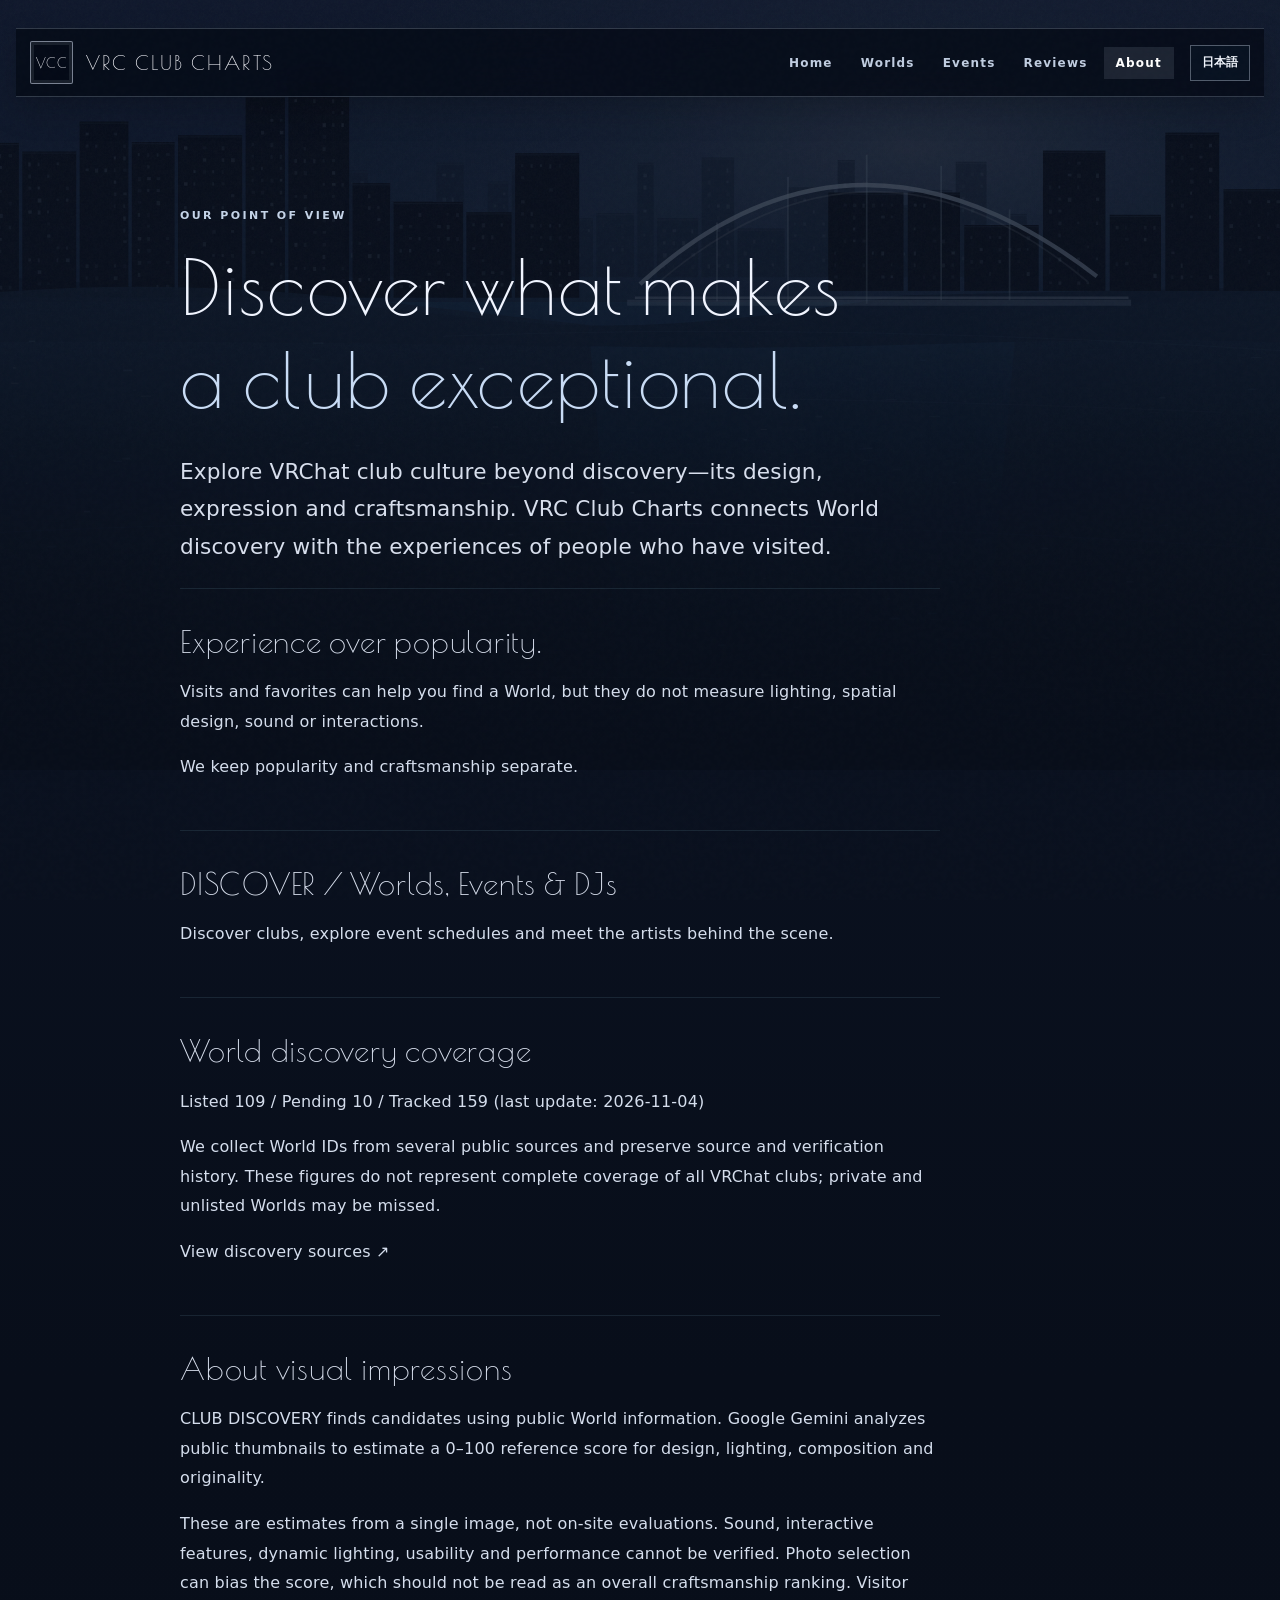
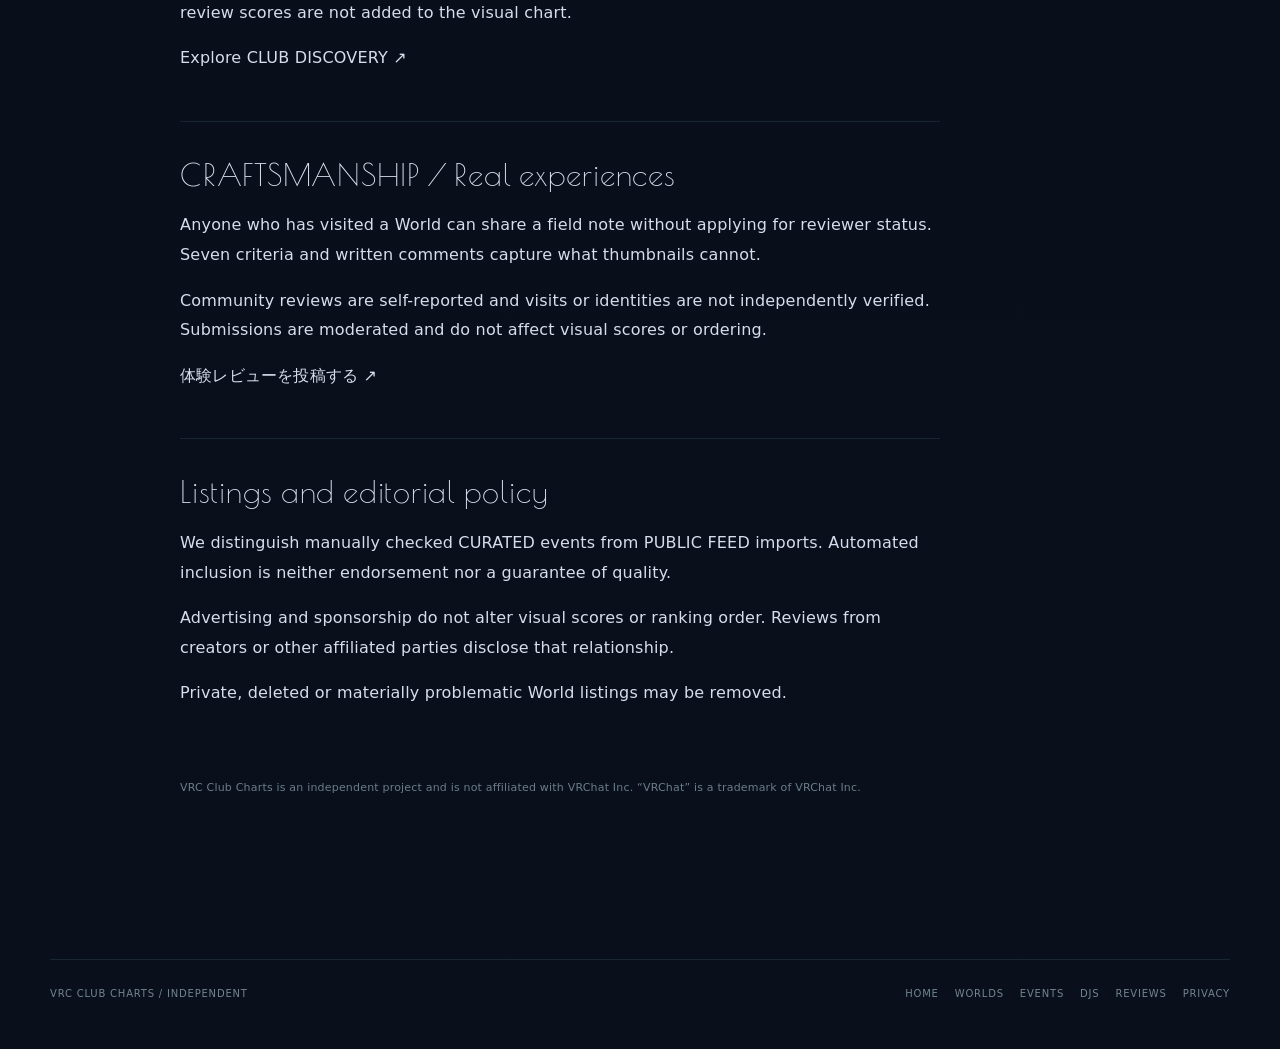
==== commit 66e35ddc: "design: load consistent Art Deco theme on about.html" ====
--- a/about.html
+++ b/about.html
@@ -15,6 +15,7 @@
   <meta name="twitter:card" content="summary_large_image" />
   <link rel="icon" href="favicon.svg" type="image/svg+xml" />
   <link rel="stylesheet" href="styles.css?v=20261005-30" />
+  <link rel="stylesheet" href="deco-theme.css?v=20261104-01" />
   <script src="analytics.js?v=20261006-03" defer></script>
   <script src="i18n.js?v=20261007-bilingual-01" defer></script>
 </head>
--- a/styles.css
+++ b/styles.css
@@ -1519,17 +1519,67 @@
 }
 
 
-/* Event detail */
+/* Event detail — intentionally smaller than the separate World profiles. */
+.event-detail-page .event-detail-hero {
+  grid-template-columns: minmax(0, 1.2fr) minmax(0, .8fr);
+  gap: 32px;
+}
+.event-detail-page .event-detail-hero .world-detail-copy {
+  min-width: 0;
+  min-height: 360px;
+  padding: 24px 0;
+}
+.event-detail-page .event-detail-hero h1 {
+  max-width: 100%;
+  margin: 12px 0 18px;
+  font-size: clamp(19px, 2.27vw, 32px);
+  line-height: 1.18;
+  letter-spacing: -.035em;
+  overflow-wrap: anywhere;
+  word-break: normal;
+}
+.event-detail-page .world-detail-author {
+  font-size: 14px;
+  line-height: 1.6;
+}
+.event-detail-page .event-detail-hero .world-detail-image {
+  min-height: 360px;
+}
+.event-detail-page .world-relations .section-heading h2 {
+  font-size: clamp(23px, 2.5vw, 32px);
+  line-height: 1.2;
+}
 .event-detail-mark {
   color: rgba(63,217,255,.44);
-  font-size: clamp(52px, 9vw, 120px);
-  letter-spacing: -.08em;
+  font-size: clamp(36px, 5vw, 72px);
+  letter-spacing: -.05em;
 }
 .event-detail-meta {
   grid-template-columns: repeat(4, 1fr);
 }
 @media (max-width: 800px) {
   .event-detail-meta { grid-template-columns: repeat(2, 1fr); }
+}
+@media (max-width: 900px) {
+  .event-detail-page .event-detail-hero {
+    grid-template-columns: 1fr;
+    gap: 14px;
+  }
+  .event-detail-page .event-detail-hero .world-detail-copy {
+    min-height: 0;
+    padding: 20px 0 6px;
+  }
+  .event-detail-page .event-detail-hero .world-detail-image {
+    min-height: 220px;
+    max-height: 280px;
+  }
+}
+@media (max-width: 560px) {
+  .event-detail-page .event-detail-hero h1 {
+    font-size: clamp(16px, 4vw, 23px);
+    line-height: 1.25;
+    letter-spacing: -.025em;
+  }
 }
 @media (max-width: 480px) {
   .event-detail-meta { grid-template-columns: 1fr; }
@@ -4968,3 +5018,44 @@
     padding:15px;
   }
 }
+
+
+/* Shared EN / 日本語 switch. Kept visible even when mobile navigation collapses. */
+.site-header:has(.vcc-language-toggle) {
+  grid-template-columns: minmax(0,1fr) auto auto;
+  column-gap: 12px;
+}
+.vcc-language-toggle {
+  grid-column: 3;
+  grid-row: 1;
+  justify-self: end;
+  min-width: 54px;
+  min-height: 36px;
+  padding: 7px 11px;
+  border: 1px solid rgba(166,234,255,.24);
+  border-radius: 11px;
+  background: rgba(63,217,255,.07);
+  color: #cdeaf2;
+  font: 700 12px/1.2 system-ui, sans-serif;
+  cursor: pointer;
+  white-space: nowrap;
+}
+.vcc-language-toggle:hover,
+.vcc-language-toggle:focus-visible {
+  background: rgba(63,217,255,.17);
+  color: #fff;
+  outline-offset: 3px;
+}
+@media (max-width: 900px) {
+  .site-header:has(.vcc-language-toggle) {
+    grid-template-columns: minmax(0,1fr) auto;
+  }
+  .site-header .vcc-language-toggle {
+    grid-column: 2;
+    grid-row: 1;
+  }
+  .site-header .nav {
+    grid-row: 2;
+    grid-column: 1 / -1;
+  }
+}
--- a/deco-theme.css
+++ b/deco-theme.css
@@ -0,0 +1,445 @@
+/* VRC Club Charts · Midnight Deco (2026-11)
+   Reference: deep indigo river skyline, airy geometric lettering and restrained editorial framing.
+   The supplied HAARLEM DECO image is inspiration only; no original photo or lettering is reused. */
+@import url('https://fonts.googleapis.com/css2?family=Poiret+One&display=swap');
+
+:root {
+  --bg: #080e1a;
+  --bg-2: #122039;
+  --surface: rgba(14, 24, 43, .94);
+  --surface-strong: #15243a;
+  --surface-soft: #1b2b45;
+  --line: rgba(189, 208, 233, .21);
+  --text: #f1f5ff;
+  --muted: #b2bfd2;
+  --ink-soft: #d5deed;
+  --accent: #e4ecfa;
+  --accent-strong: #c9dcf5;
+  --accent-soft: rgba(166, 192, 225, .15);
+  --radius: 5px;
+  --shadow: 0 18px 52px rgba(0, 3, 12, .24);
+  --deco-display: 'Poiret One', 'Avenir Next', 'Helvetica Neue', sans-serif;
+}
+
+body, body.ranking-home, body.focus-home, body.reviewer-page, body.calm-home {
+  background: linear-gradient(180deg,#0c1425 0%, #080e1a 52%, #090f1b 100%);
+  color: var(--text);
+  font-family: Inter, 'Hiragino Kaku Gothic ProN', 'Yu Gothic', Meiryo, system-ui, sans-serif;
+  letter-spacing: .012em;
+}
+body:not(.ranking-home)::before {
+  content: '';
+  position: absolute;
+  pointer-events: none;
+  z-index: 0;
+  inset: 0 0 auto;
+  height: min(770px, 100vh);
+  background:
+    linear-gradient(180deg,rgba(5,9,20,.43),rgba(8,14,26,.61) 46%,#080e1a 100%),
+    url('deco-nightscape.svg') center top / cover no-repeat;
+  opacity: .80;
+}
+body > main, body > footer { position: relative; z-index: 1; }
+.noise { opacity: .023; }
+
+/* Brand: engraved rather than neon; reserve decorative font for titles. */
+.brand { color: #f5f6fb; letter-spacing: .10em; gap: 13px; }
+.brand > span:last-child {
+  font-family: var(--deco-display);
+  font-weight: 400;
+  font-size: clamp(16px, 1.8vw, 20px);
+  line-height: 1.15;
+  letter-spacing: .11em;
+}
+.brand-mark {
+  width: 43px;
+  height: 43px;
+  border: 1px solid rgba(218,230,247,.55);
+  border-radius: 2px;
+  background: rgba(3,9,21,.35);
+  box-shadow: inset 0 0 0 3px rgba(217,229,243,.09);
+  color: #f6f7fc;
+  font-family: var(--deco-display);
+  font-size: 14px;
+  font-weight: 400;
+}
+.site-header,
+body.ranking-home .site-header,
+body.reviewer-page .site-header {
+  border-radius: 0;
+  border: 1px solid rgba(201,217,236,.22);
+  border-left: 0;
+  border-right: 0;
+  background: rgba(6,12,24,.83);
+  box-shadow: 0 13px 32px rgba(0,0,0,.18);
+  backdrop-filter: blur(18px);
+}
+.nav {
+  border: 0;
+  background: transparent;
+  border-radius: 0;
+}
+.nav-link, body.ranking-home .focus-header .nav-link {
+  border-radius: 0;
+  font-size: 12px;
+  font-weight: 650;
+  letter-spacing: .10em;
+  color: #c0cde0;
+}
+.nav-link.active, .nav-link:hover, body.ranking-home .focus-header .nav-link:hover {
+  background: rgba(218,228,247,.10);
+  color: #fff;
+}
+.vcc-language-toggle {
+  border-radius: 0;
+  color: #f1f5fc;
+  border-color: rgba(218,228,247,.35);
+  background: rgba(9,20,36,.70);
+}
+
+/* Nightlife editorial typography. Japanese text falls back to native sans. */
+h1, h2, h3,
+.section-heading h2,
+.calm-section-head h2,
+.ai-scout-heading h2,
+.world-detail-page h1,
+.events-hero h1,
+.djs-hero h1,
+.prose-page h1,
+.reviewer-hero h1,
+.reviewer-section h2 {
+  font-family: var(--deco-display);
+  font-weight: 400;
+  letter-spacing: .025em;
+}
+h1 em, h2 em, h3 em { color: #f7f8fc; }
+.kicker, .eyebrow, .focus-eyebrow, .section-note {
+  color: #c5d4e8;
+  letter-spacing: .22em;
+}
+.kicker, .eyebrow { font-weight: 600; }
+.section-heading, .calm-section-head { border-bottom: 1px solid rgba(190,211,242,.18); padding-bottom: 20px; }
+.section-heading h2 { font-size: clamp(29px, 3.4vw, 44px); line-height: 1.2; }
+.prose-page h1 { font-size: clamp(40px, 6vw, 78px); line-height: 1.2; letter-spacing: .015em; }
+.prose-section h2 { font-size: clamp(22px, 2.4vw, 31px); line-height: 1.32; }
+.prose-section, .prose-page .lead { color: #d8dfed; }
+.prose-section p, .prose-page p { line-height: 1.85; }
+.world-detail-page h1 { font-size: clamp(32px, 5vw, 72px); line-height: 1.16; overflow-wrap: anywhere; }
+.world-catalog-page h1 { font-size: clamp(36px, 5.4vw, 72px); line-height: 1.17; overflow-wrap:anywhere; }
+.event-detail-page .event-detail-hero h1 {
+  font-size: clamp(19px, 2.27vw, 32px); /* preserve the user's chosen compact detail title */
+  line-height: 1.25;
+  letter-spacing: .02em;
+}
+.world-detail-image-placeholder:not(.event-detail-mark) {
+  color: rgba(223,234,251,.24);
+  font-family: var(--deco-display);
+  font-weight: 400;
+  font-size: clamp(54px, 9vw, 120px);
+}
+.event-detail-mark { color: rgba(223,234,251,.28); font-family: var(--deco-display); font-weight: 400; }
+
+/* Restraint: slender rules, squared corners, tinted blue-black surfaces. */
+:is(.event-card,.dj-card,.reviewer-criteria article,.community-review-item,
+    .editor-pick-card,.world-suggestion-block,.admin-panel,.admin-card,
+    .world-detail-stats,.world-detail-meta,.world-catalog-thumb,
+    .ai-scout-card,.focus-world-card,.method-card,.podium-card) {
+  border-color: rgba(194,210,231,.22);
+  border-radius: 4px;
+  box-shadow: 0 10px 38px rgba(0,5,15,.12);
+}
+:is(.event-card,.dj-card,.reviewer-criteria article,.community-review-item,.editor-pick-card,
+    .world-suggestion-block,.admin-panel,.admin-card,.method-card,.podium-card) {
+  background: linear-gradient(140deg,rgba(22,35,57,.85),rgba(8,14,27,.94));
+}
+.event-card:hover, .dj-card:hover, .ai-scout-card:hover, .focus-world-card:hover {
+  border-color: rgba(227,236,249,.47);
+}
+:is(.tag,.chip,.event-provenance,.event-status,.status-pill) {
+  border-radius: 2px;
+  color: #d9e3f3;
+  border-color: rgba(197,215,236,.20);
+  background: rgba(203,221,241,.07);
+}
+.chip.active, .chip:hover {
+  background: rgba(213,227,245,.15);
+  color: #fff;
+  border-color: rgba(215,228,246,.45);
+}
+.primary-button,
+.world-suggestion-controls button {
+  border-radius: 2px;
+  border: 1px solid #eef1f9;
+  background: #ebeff8;
+  color: #081224;
+  box-shadow: none;
+  font-weight: 800;
+  letter-spacing: .05em;
+}
+.primary-button:hover, .world-suggestion-controls button:hover:not(:disabled) {
+  background: #fff;
+  color: #071124;
+  transform: none;
+}
+.secondary-button, .search-wrap, .world-suggestion-controls input,
+.reviewer-apply-form input, .reviewer-apply-form select, .reviewer-apply-form textarea {
+  border-radius: 2px;
+  border-color: rgba(202,219,242,.32);
+  background: rgba(6,14,27,.66);
+  color: #eaf0fa;
+  box-shadow: none;
+}
+.secondary-button:hover { background: rgba(215,228,247,.12); border-color: rgba(220,233,251,.5); }
+a:focus-visible, button:focus-visible, input:focus-visible,
+select:focus-visible, textarea:focus-visible {
+  outline: 2px solid #f0f5ff;
+  outline-offset: 3px;
+}
+
+/* The photograph-like nocturne stays in the top half of the homepage.
+   World lists and interactive filters remain below on an opaque dark surface. */
+body.ranking-home .ranking-hero {
+  isolation: isolate;
+  padding: 100px 0 112px;
+  background: linear-gradient(180deg,#0b1528 0%, #08101e 57%, #080e1a 100%);
+  perspective: none;
+}
+body.ranking-home .ranking-hero::before {
+  content: '';
+  z-index: -1;
+  position: absolute;
+  inset: 0 0 auto;
+  height: 790px;
+  opacity: .95;
+  background:
+    linear-gradient(180deg,rgba(5,10,23,.34) 0%,rgba(5,10,22,.47) 52%,#08101e 98%),
+    url('deco-nightscape.svg') center top / cover no-repeat;
+  mask-image: none;
+}
+body.ranking-home .ranking-hero::after { content: none; }
+body.ranking-home .ranking-scene { display: none; }
+body.ranking-home .ranking-hero-inner { transform: none; }
+body.ranking-home .ai-scout-primary .ranking-hero-head {
+  min-height: 540px;
+  max-width: 100%;
+  width: 100%;
+  margin: 0 0 66px;
+  display: flex;
+  justify-content: center;
+  align-items: center;
+  text-align: center;
+}
+body.ranking-home .ai-scout-primary .ranking-hero-head > div {
+  width: 100%;
+  max-width: 940px;
+  margin: auto;
+}
+body.ranking-home .focus-eyebrow {
+  justify-content: center;
+  margin: 0 0 36px;
+  color: #d7e0ef;
+  font-size: 11px;
+  font-weight: 600;
+  letter-spacing: .28em;
+}
+body.ranking-home .focus-eyebrow span { display: none; }
+body.ranking-home .ai-scout-primary .dimensional-title {
+  align-items: center;
+  gap: 3px;
+  margin: 0;
+  transform: none;
+  text-transform: uppercase;
+}
+body.ranking-home .ai-scout-primary .title-overline,
+body.ranking-home .ai-scout-primary .title-main {
+  display: block;
+  width: auto;
+  max-width: 100%;
+  margin: 0;
+  color: #f7f9ff;
+  font-family: var(--deco-display);
+  font-weight: 400;
+  font-stretch: normal;
+  -webkit-text-stroke: 0;
+  background: none;
+  text-shadow: 0 4px 36px rgba(0,4,14,.82);
+  letter-spacing: .095em;
+  line-height: 1.12;
+  white-space: normal;
+  transform: none;
+}
+body.ranking-home .ai-scout-primary .title-overline {
+  font-size: clamp(47px, 6.9vw, 93px);
+}
+body.ranking-home .ai-scout-primary .title-main {
+  font-size: clamp(52px, 8.3vw, 112px);
+  letter-spacing: .055em;
+}
+body.ranking-home .ai-scout-primary :is(.title-overline,.title-main)::before,
+body.ranking-home .ai-scout-primary :is(.title-overline,.title-main)::after { content: none; }
+body.ranking-home .ai-scout-primary .title-jp {
+  margin: 27px 0 0;
+  padding: 18px 36px 0;
+  border: 0;
+  border-top: 1px solid rgba(241,245,253,.65);
+  border-radius: 0;
+  background: none;
+  box-shadow: none;
+  backdrop-filter: none;
+  color: #eaf0f9;
+  font-size: 14px;
+  font-weight: 400;
+  letter-spacing: .20em;
+  text-shadow: 0 4px 20px rgba(0,0,0,.85);
+}
+body.ranking-home .ai-scout-primary .ranking-intro {
+  max-width: 675px;
+  width: 100%;
+  margin: 28px auto 0;
+  padding: 0;
+  border: 0;
+  border-radius: 0;
+  background: transparent;
+  box-shadow: none;
+  backdrop-filter: none;
+  text-align: center;
+  transform: none;
+}
+body.ranking-home .ai-scout-primary .ranking-intro p {
+  color: #e4eaf4;
+  font-size: clamp(14px, 1.35vw, 16px);
+  line-height: 1.85;
+  text-shadow: 0 2px 20px rgba(1,4,14,.9);
+}
+body.ranking-home .ai-scout-primary .ranking-intro a {
+  display: inline-block;
+  margin-top: 18px;
+  color: #edf1f8;
+  font-weight: 650;
+  letter-spacing: .11em;
+  border-bottom: 1px solid rgba(237,243,250,.62);
+}
+body.ranking-home .ai-scout-primary .ai-scout-heading {
+  border-top: 1px solid rgba(206,224,246,.28);
+  padding-top: 38px;
+  align-items: end;
+}
+body.ranking-home .ai-scout-primary .ai-scout-heading h2 {
+  font-size: clamp(28px, 3.6vw, 47px);
+  line-height: 1.22;
+  letter-spacing: .015em;
+}
+body.ranking-home .ai-scout-primary .ai-scout-heading p:not(.kicker) {
+  color: #bfcce1;
+}
+body.ranking-home .ai-scout-primary .ai-scout-card {
+  background: #101b30;
+  box-shadow: none;
+  overflow: hidden;
+}
+body.ranking-home .ai-scout-primary .ai-scout-link {
+  border-radius: 3px;
+  background: linear-gradient(120deg,rgba(17,29,50,.92),rgba(7,13,25,.97));
+}
+body.ranking-home .ai-scout-primary .ai-scout-number,
+body.ranking-home .ai-scout-primary .ai-scout-score {
+  color: #f4f7fc;
+  text-shadow: none;
+}
+body.ranking-home .ai-scout-primary .ai-scout-copy h3 {
+  font-size: clamp(20px, 2.2vw, 29px);
+  letter-spacing: .03em;
+}
+body.ranking-home .ai-scout-primary .ai-scout-reason { color: #bac8dc; }
+body.ranking-home .ai-scout-primary .ai-scout-disclaimer { color: #aebbd0; }
+body.ranking-home .ai-scout-primary .ai-scout-disclaimer a { color: #e2ebf8; }
+body.ranking-home .lower-section { opacity: 1; }
+body.ranking-home .calm-events-section {
+  background: linear-gradient(180deg,rgba(16,28,47,.5),rgba(8,15,29,.5));
+}
+body.ranking-home .calm-section h2,
+body.ranking-home .calm-events-section h2,
+body.ranking-home .calm-section-head h2 {
+  font-size: clamp(28px, 3.6vw, 46px);
+  line-height: 1.28;
+  letter-spacing: .025em;
+}
+body.ranking-home .world-suggestion-block {
+  background: linear-gradient(130deg,rgba(21,37,58,.94),rgba(7,15,28,.96));
+}
+
+/* Events / DJs / Worlds: lighter titles, skyline atmosphere, readable lists. */
+.events-hero, .djs-hero {
+  position: relative;
+  max-width: 920px;
+  min-height: 440px;
+  padding-bottom: 50px;
+}
+.events-hero h1,.djs-hero h1 {
+  font-size: clamp(44px, 6.2vw, 78px);
+  line-height: 1.14;
+  letter-spacing: .035em;
+}
+.events-hero .lead,.djs-hero .lead { color: #d3deeb; line-height: 1.9; }
+.event-card h3,.dj-card h3 {
+  font-family: var(--deco-display);
+  font-weight: 400;
+  font-size: clamp(22px, 2.3vw, 28px);
+  line-height: 1.25;
+  letter-spacing: .018em;
+}
+.event-card, .dj-card { min-width: 0; overflow-wrap: anywhere; }
+.world-detail-hero,.event-detail-hero,.dj-detail-hero { gap: clamp(20px,3vw,42px); }
+.world-detail-copy { min-width: 0; }
+.world-detail-meta > div { background: #101a2c; }
+.world-detail-meta strong,.world-detail-meta code { color: #e6eefa; }
+.world-catalog-row:hover { background: rgba(205,219,241,.065); }
+.world-catalog-name { color: #f4f7ff; font-family: var(--deco-display); font-size: 19px; font-weight: 400; letter-spacing:.025em; }
+.world-relations .section-heading h2, .dj-appearances .section-heading h2 {
+  font-size: clamp(24px,2.7vw,36px);
+  line-height: 1.25;
+}
+
+/* Accessible mobile proportions, with the already-approved Events detail title untouched. */
+@media (max-width: 900px) {
+  body.ranking-home .ai-scout-primary .ranking-hero-head { min-height: 460px; margin-bottom: 44px; }
+  body.ranking-home .ranking-hero::before { height: 670px; }
+  .site-header { width: calc(100% - 24px); }
+}
+@media (max-width: 640px) {
+  body.ranking-home .ranking-hero { padding: 76px 0 84px; }
+  body.ranking-home .ranking-hero::before { height: 600px; background-position: 57% top; }
+  body.ranking-home .ai-scout-primary .ranking-hero-head { min-height: 430px; }
+  body.ranking-home .focus-eyebrow { font-size: 9px; letter-spacing: .14em; margin-bottom: 24px; }
+  body.ranking-home .ai-scout-primary .dimensional-title { gap: 6px; }
+  body.ranking-home .ai-scout-primary .title-overline {
+    font-size: clamp(38px, 10vw, 58px);
+    letter-spacing: .10em;
+  }
+  body.ranking-home .ai-scout-primary .title-main {
+    font-size: clamp(41px, 10.1vw, 63px);
+    letter-spacing: .015em;
+    overflow-wrap: anywhere;
+  }
+  body.ranking-home .ai-scout-primary .title-jp {
+    margin-top: 20px;
+    padding: 13px 0 0;
+    font-size: 12px;
+    letter-spacing: .08em;
+  }
+  body.ranking-home .ai-scout-primary .ranking-intro { margin-top: 20px; }
+  body.ranking-home .ai-scout-primary .ranking-intro p { font-size: 13px; line-height: 1.85; }
+  body.ranking-home .ai-scout-primary .ai-scout-heading { padding-top: 28px; }
+  body.ranking-home .ai-scout-primary .ai-scout-heading h2 { font-size: 29px; }
+  body.ranking-home .calm-section h2, body.ranking-home .calm-events-section h2 { font-size: 31px; }
+  .brand > span:last-child { font-size: 15px; }
+  .brand-mark { width: 35px; height: 35px; font-size: 11px; }
+  .events-hero h1,.djs-hero h1 { font-size: clamp(38px,8.3vw,52px); }
+  .world-detail-page h1 { font-size: clamp(28px, 7vw, 46px); }
+  .event-detail-page .event-detail-hero h1 { font-size: clamp(16px, 4vw, 23px); }
+  .event-card h3 { font-size: 24px; }
+}
+@media (prefers-reduced-motion: reduce) {
+  body.ranking-home .ai-scout-primary .dimensional-title,
+  body.ranking-home .ai-scout-primary .ranking-intro { transform: none; transition: none; }
+}
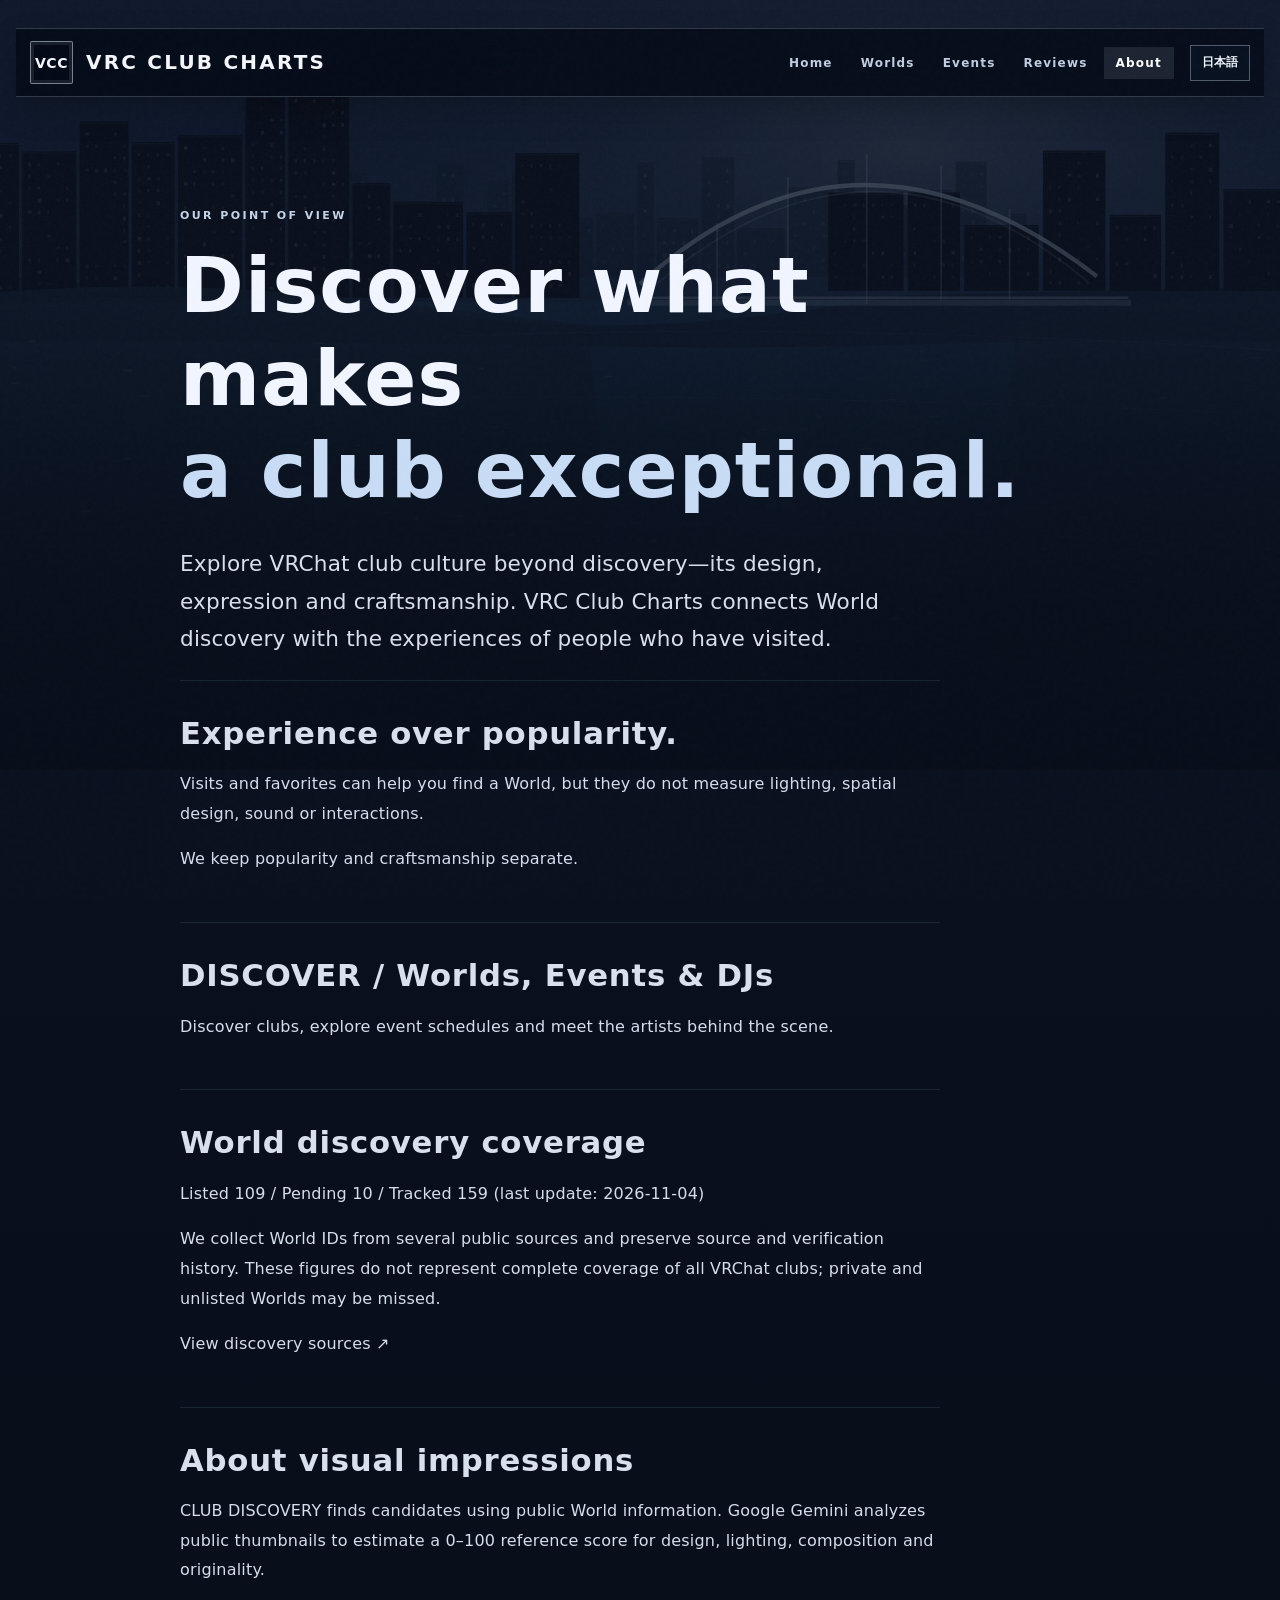
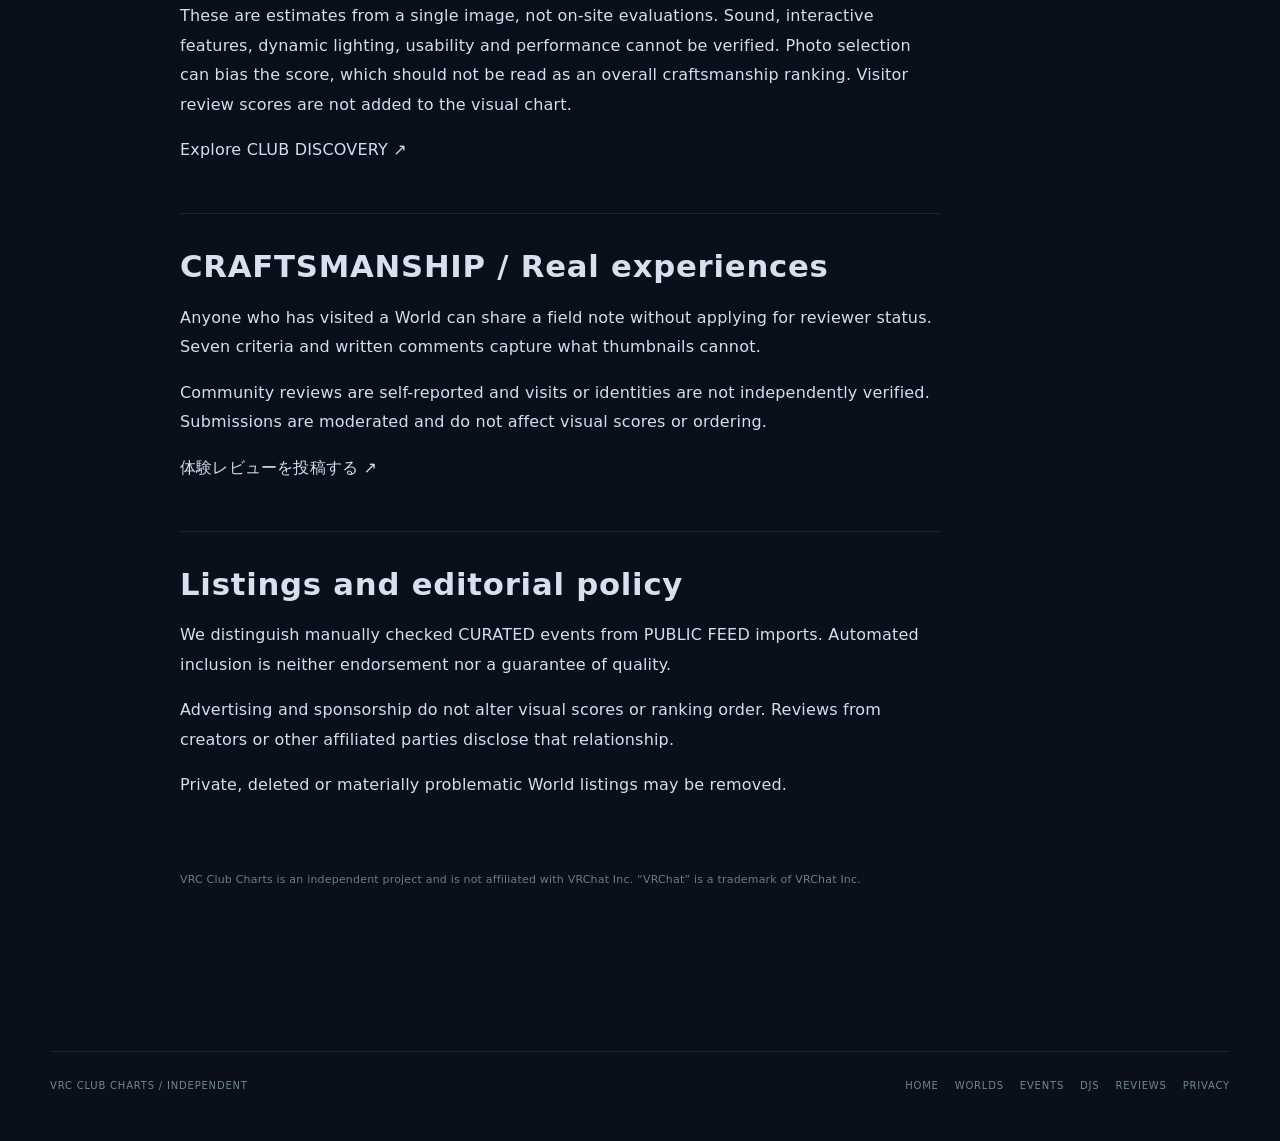
==== commit a57ecbaa: "style: refresh font-only theme on about.html" ====
--- a/about.html
+++ b/about.html
@@ -15,7 +15,7 @@
   <meta name="twitter:card" content="summary_large_image" />
   <link rel="icon" href="favicon.svg" type="image/svg+xml" />
   <link rel="stylesheet" href="styles.css?v=20261005-30" />
-  <link rel="stylesheet" href="deco-theme.css?v=20261104-01" />
+  <link rel="stylesheet" href="deco-theme.css?v=20261104-02" />
   <script src="analytics.js?v=20261006-03" defer></script>
   <script src="i18n.js?v=20261007-bilingual-01" defer></script>
 </head>
--- a/deco-theme.css
+++ b/deco-theme.css
@@ -19,12 +19,13 @@
   --radius: 5px;
   --shadow: 0 18px 52px rgba(0, 3, 12, .24);
   --deco-display: 'Poiret One', 'Avenir Next', 'Helvetica Neue', sans-serif;
+  --body-font: Inter, 'Hiragino Kaku Gothic ProN', 'Yu Gothic', Meiryo, system-ui, sans-serif;
 }
 
 body, body.ranking-home, body.focus-home, body.reviewer-page, body.calm-home {
   background: linear-gradient(180deg,#0c1425 0%, #080e1a 52%, #090f1b 100%);
   color: var(--text);
-  font-family: Inter, 'Hiragino Kaku Gothic ProN', 'Yu Gothic', Meiryo, system-ui, sans-serif;
+  font-family: var(--body-font);
   letter-spacing: .012em;
 }
 body:not(.ranking-home)::before {
@@ -45,8 +46,8 @@
 /* Brand: engraved rather than neon; reserve decorative font for titles. */
 .brand { color: #f5f6fb; letter-spacing: .10em; gap: 13px; }
 .brand > span:last-child {
-  font-family: var(--deco-display);
-  font-weight: 400;
+  font-family: var(--body-font);
+  font-weight: 750;
   font-size: clamp(16px, 1.8vw, 20px);
   line-height: 1.15;
   letter-spacing: .11em;
@@ -59,9 +60,9 @@
   background: rgba(3,9,21,.35);
   box-shadow: inset 0 0 0 3px rgba(217,229,243,.09);
   color: #f6f7fc;
-  font-family: var(--deco-display);
+  font-family: var(--body-font);
   font-size: 14px;
-  font-weight: 400;
+  font-weight: 750;
 }
 .site-header,
 body.ranking-home .site-header,
@@ -108,8 +109,8 @@
 .prose-page h1,
 .reviewer-hero h1,
 .reviewer-section h2 {
-  font-family: var(--deco-display);
-  font-weight: 400;
+  font-family: var(--body-font);
+  font-weight: 700;
   letter-spacing: .025em;
 }
 h1 em, h2 em, h3 em { color: #f7f8fc; }
@@ -133,11 +134,11 @@
 }
 .world-detail-image-placeholder:not(.event-detail-mark) {
   color: rgba(223,234,251,.24);
-  font-family: var(--deco-display);
-  font-weight: 400;
+  font-family: var(--body-font);
+  font-weight: 650;
   font-size: clamp(54px, 9vw, 120px);
 }
-.event-detail-mark { color: rgba(223,234,251,.28); font-family: var(--deco-display); font-weight: 400; }
+.event-detail-mark { color: rgba(223,234,251,.28); font-family: var(--body-font); font-weight: 650; }
 
 /* Restraint: slender rules, squared corners, tinted blue-black surfaces. */
 :is(.event-card,.dj-card,.reviewer-criteria article,.community-review-item,
@@ -382,8 +383,8 @@
 }
 .events-hero .lead,.djs-hero .lead { color: #d3deeb; line-height: 1.9; }
 .event-card h3,.dj-card h3 {
-  font-family: var(--deco-display);
-  font-weight: 400;
+  font-family: var(--body-font);
+  font-weight: 700;
   font-size: clamp(22px, 2.3vw, 28px);
   line-height: 1.25;
   letter-spacing: .018em;
@@ -394,10 +395,20 @@
 .world-detail-meta > div { background: #101a2c; }
 .world-detail-meta strong,.world-detail-meta code { color: #e6eefa; }
 .world-catalog-row:hover { background: rgba(205,219,241,.065); }
-.world-catalog-name { color: #f4f7ff; font-family: var(--deco-display); font-size: 19px; font-weight: 400; letter-spacing:.025em; }
+.world-catalog-name { color: #f4f7ff; font-family: var(--body-font); font-size: 19px; font-weight: 700; letter-spacing:.025em; }
 .world-relations .section-heading h2, .dj-appearances .section-heading h2 {
   font-size: clamp(24px,2.7vw,36px);
   line-height: 1.25;
+}
+
+/* Rankings also carried a heavy Impact font from the previous theme.
+   Only the large CLUB DISCOVERY headline keeps Poiret One. */
+.ranking-empty-visual span,
+.ranking-summary strong,
+.panel-rank-score b,
+.panel-rank-no {
+  font-family: var(--body-font);
+  font-weight: 750;
 }
 
 /* Accessible mobile proportions, with the already-approved Events detail title untouched. */
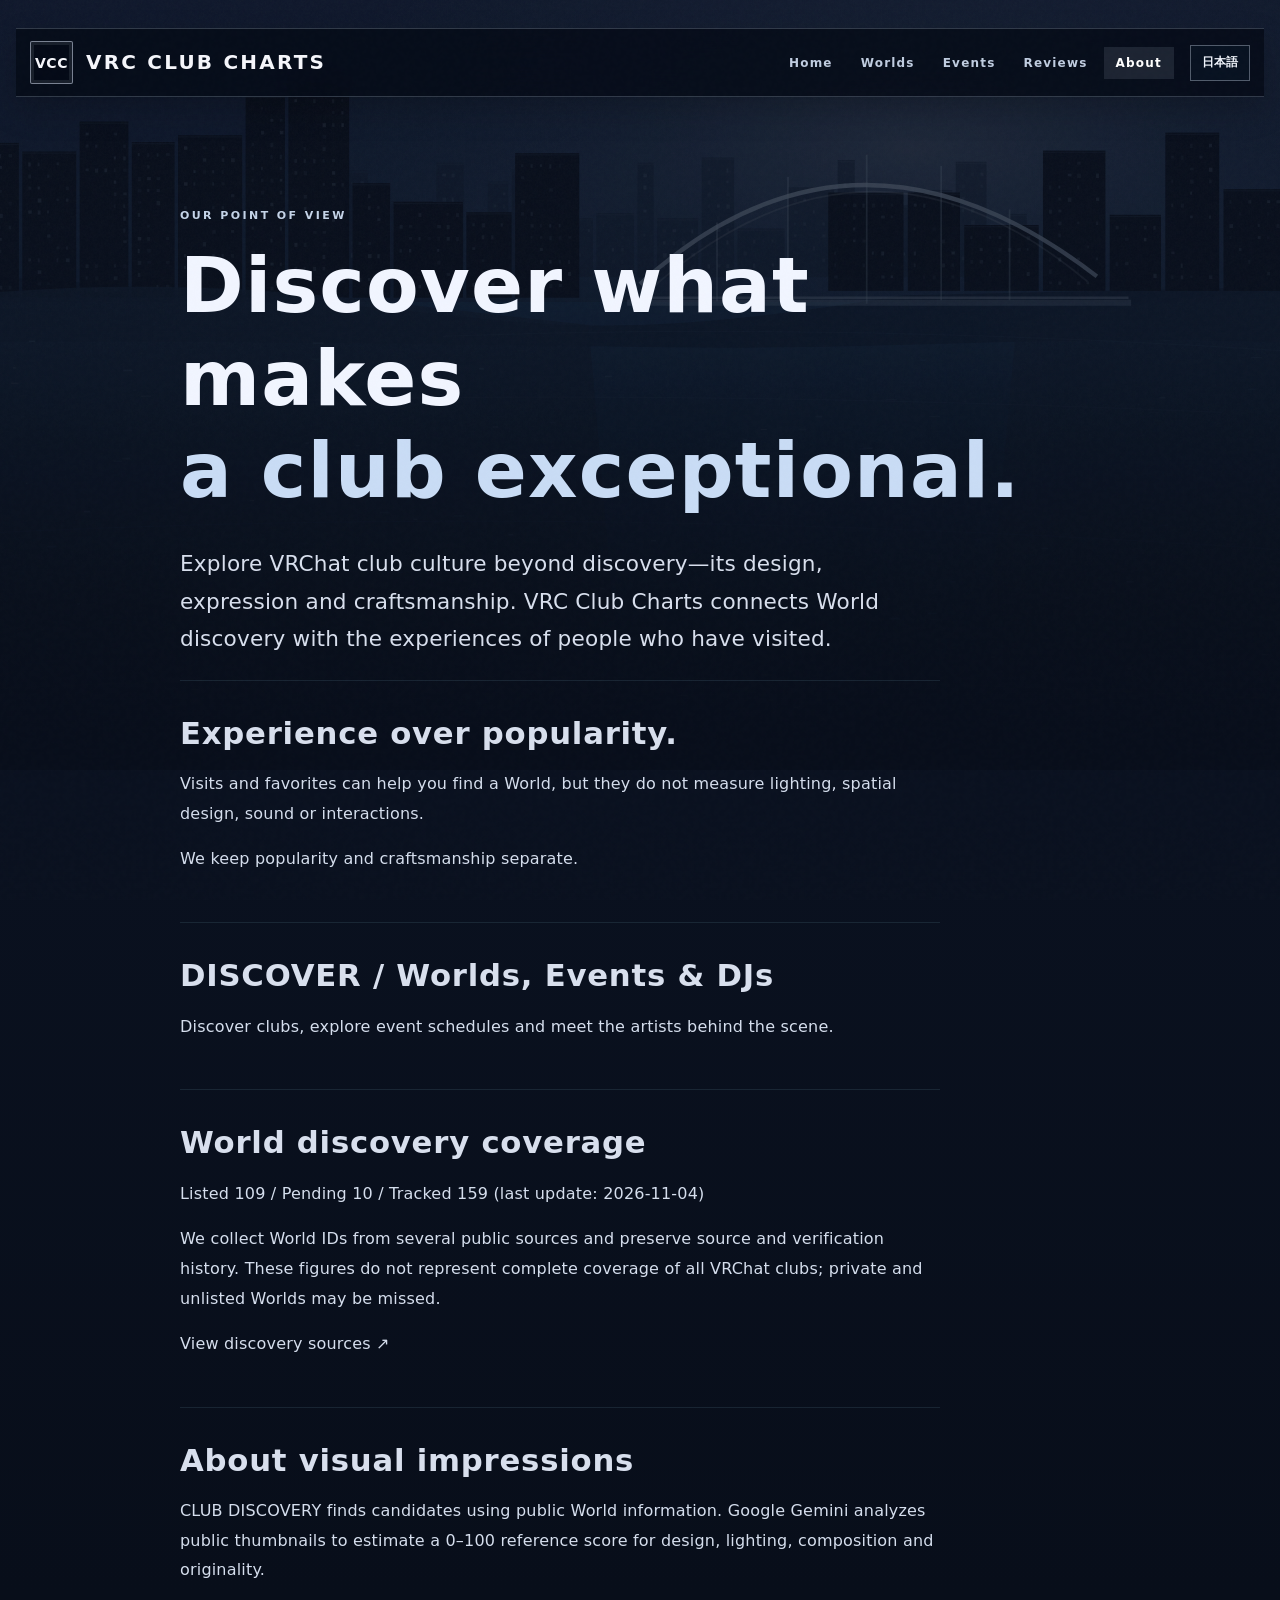
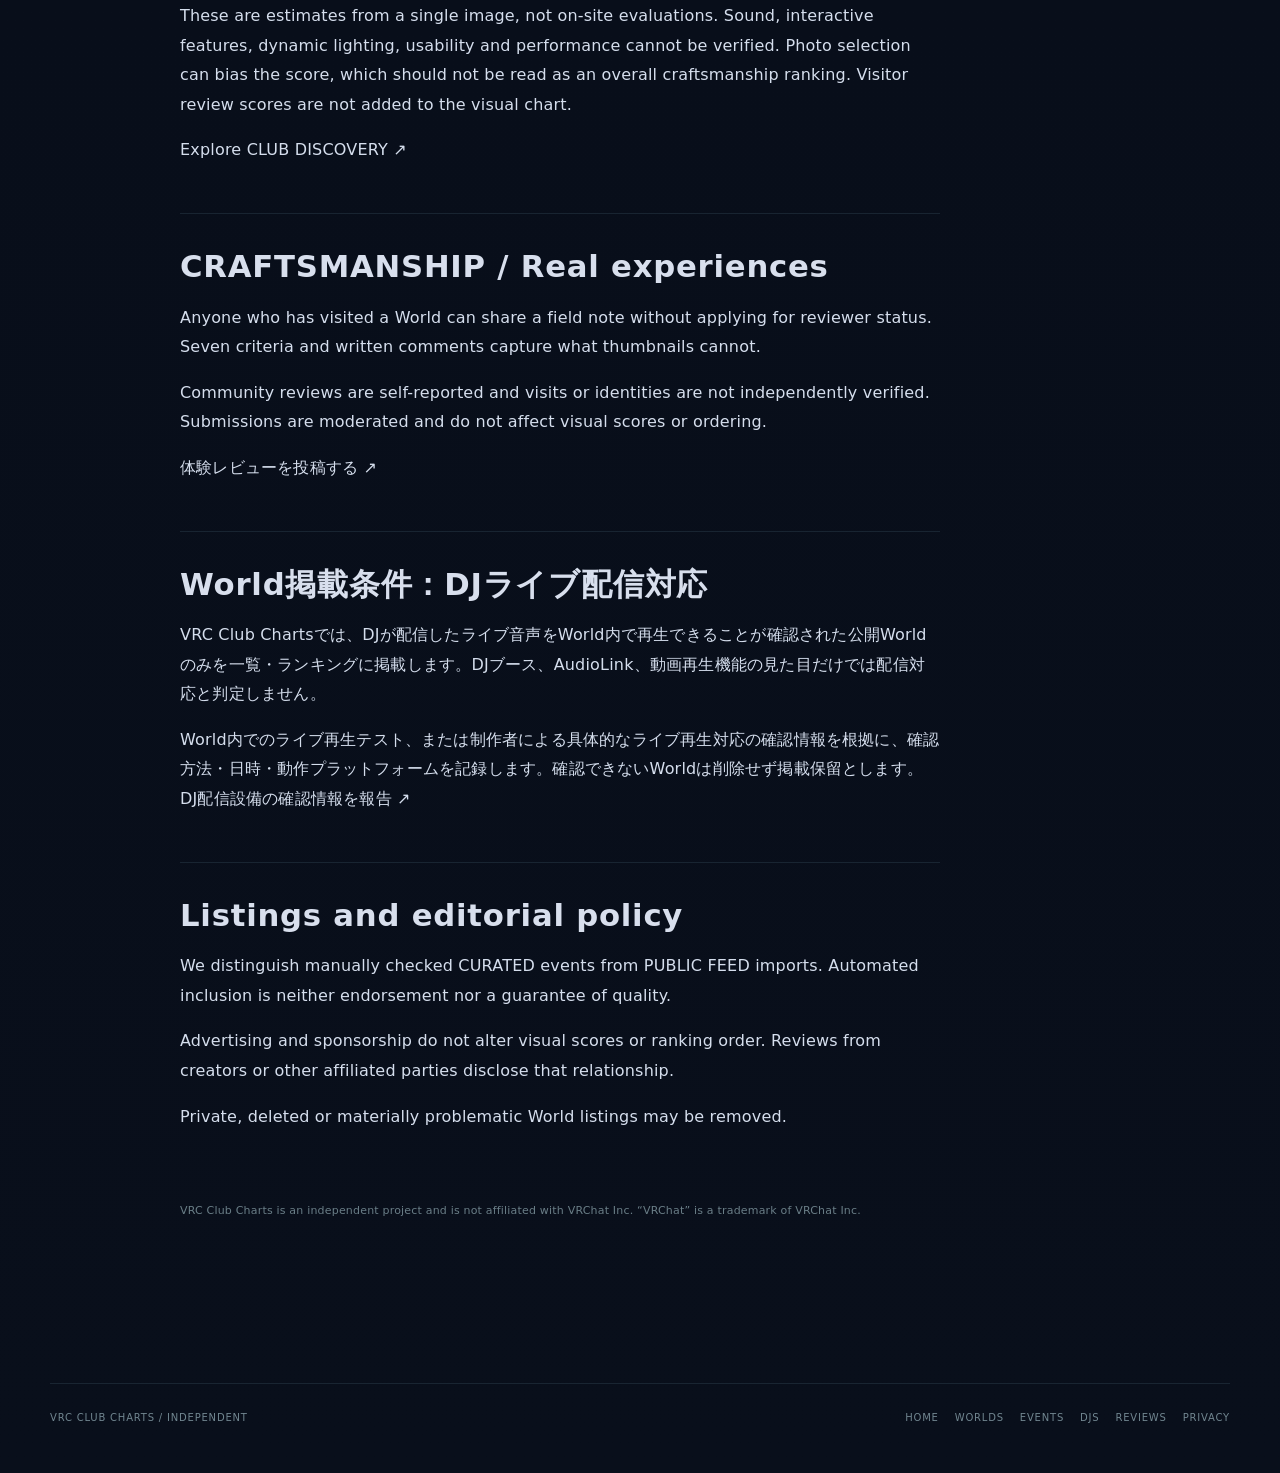
==== commit 796165a2: "policy: explain evidence-only DJ livestream eligibility to visitors" ====
--- a/about.html
+++ b/about.html
@@ -70,6 +70,12 @@
     </section>
 
     <section class="prose-section">
+      <h2>World掲載条件：DJライブ配信対応</h2>
+      <p>VRC Club Chartsでは、DJが配信したライブ音声をWorld内で再生できることが確認された公開Worldのみを一覧・ランキングに掲載します。DJブース、AudioLink、動画再生機能の見た目だけでは配信対応と判定しません。</p>
+      <p>World内でのライブ再生テスト、または制作者による具体的なライブ再生対応の確認情報を根拠に、確認方法・日時・動作プラットフォームを記録します。確認できないWorldは削除せず掲載保留とします。<a href="https://github.com/showchoo/vrc-club-charts/issues/new?template=dj_stream_verification.yml" target="_blank" rel="noreferrer">DJ配信設備の確認情報を報告 ↗</a></p>
+    </section>
+
+    <section class="prose-section">
       <h2>掲載情報と編集方針</h2>
       <p>イベント情報は手動確認した「CURATED」と、公開フィードから条件に沿って抽出した「PUBLIC FEED」を区別します。自動掲載は推薦や品質保証を意味しません。</p>
       <p>広告費やスポンサー契約によってビジュアル評価の点数・並び順を変更することはありません。制作者など関係者による体験レビューは、その関係を明示し、個人の参考評価として掲載します。</p>
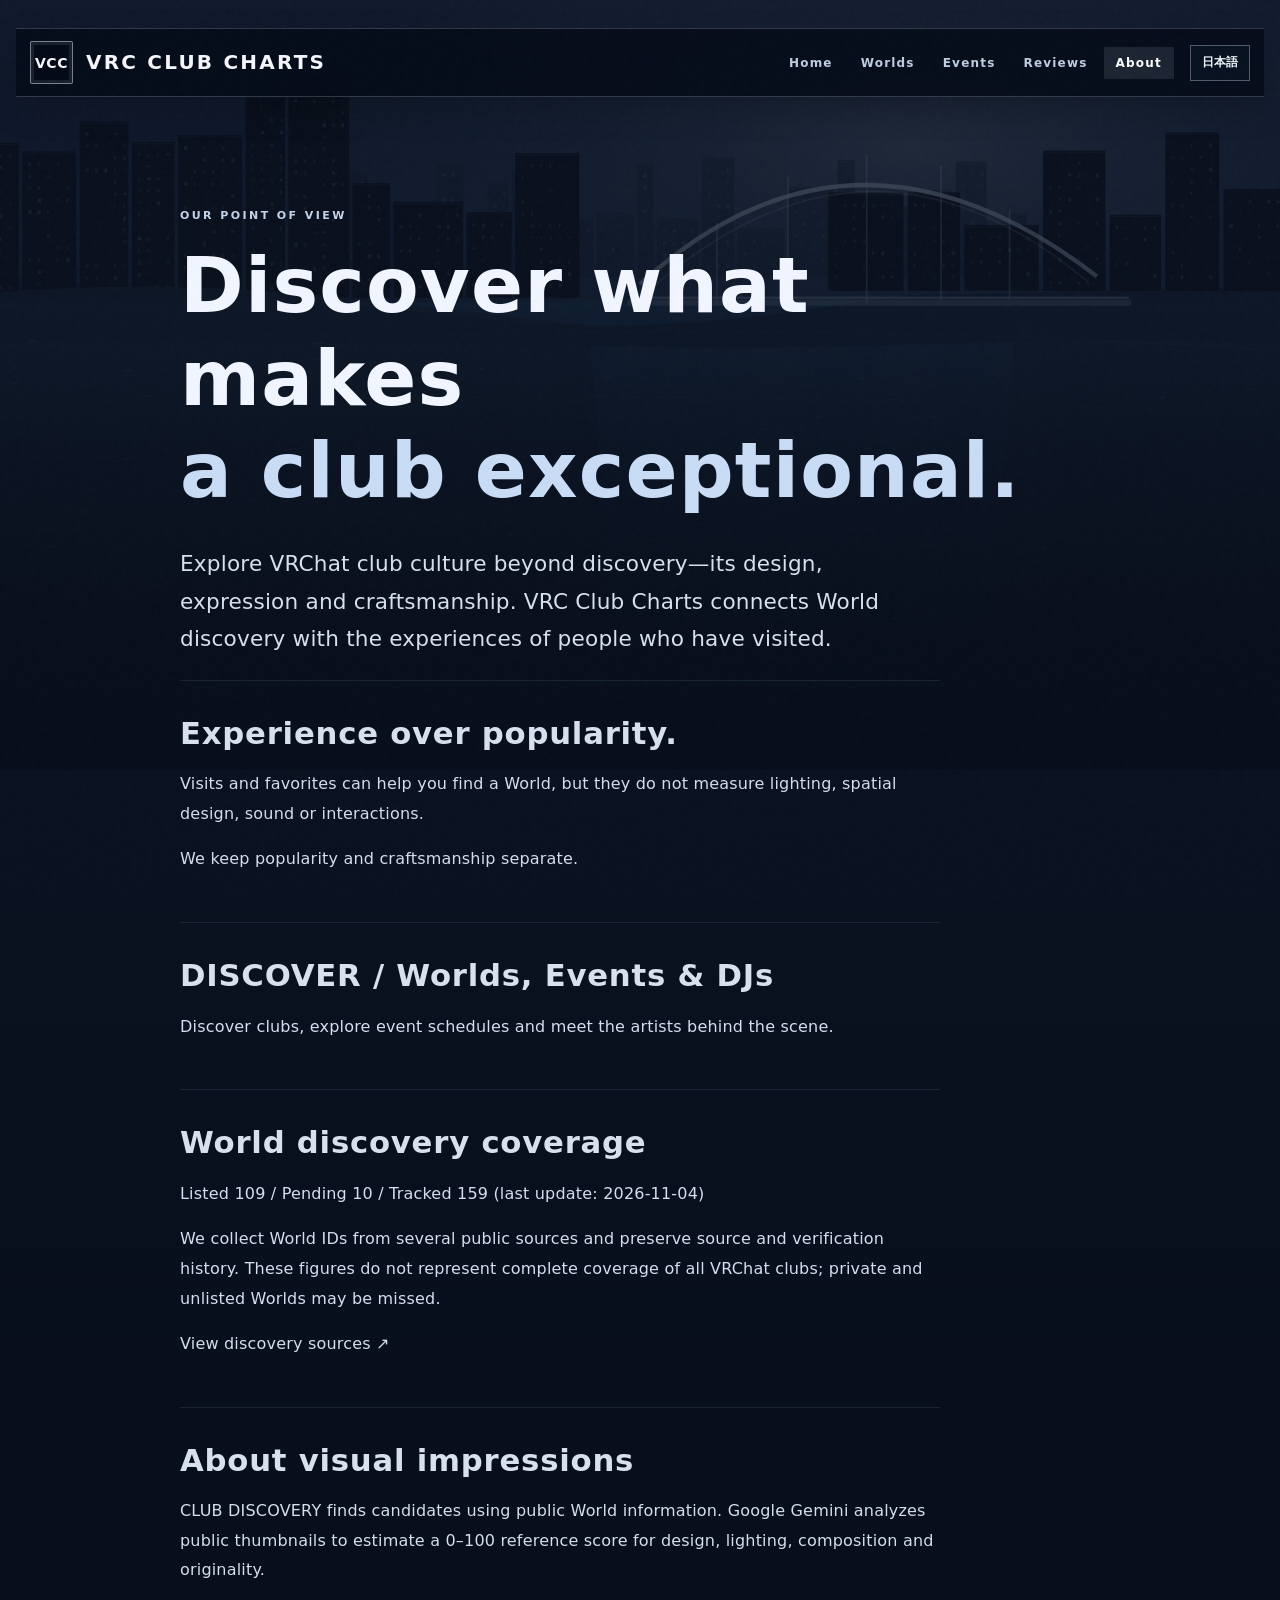
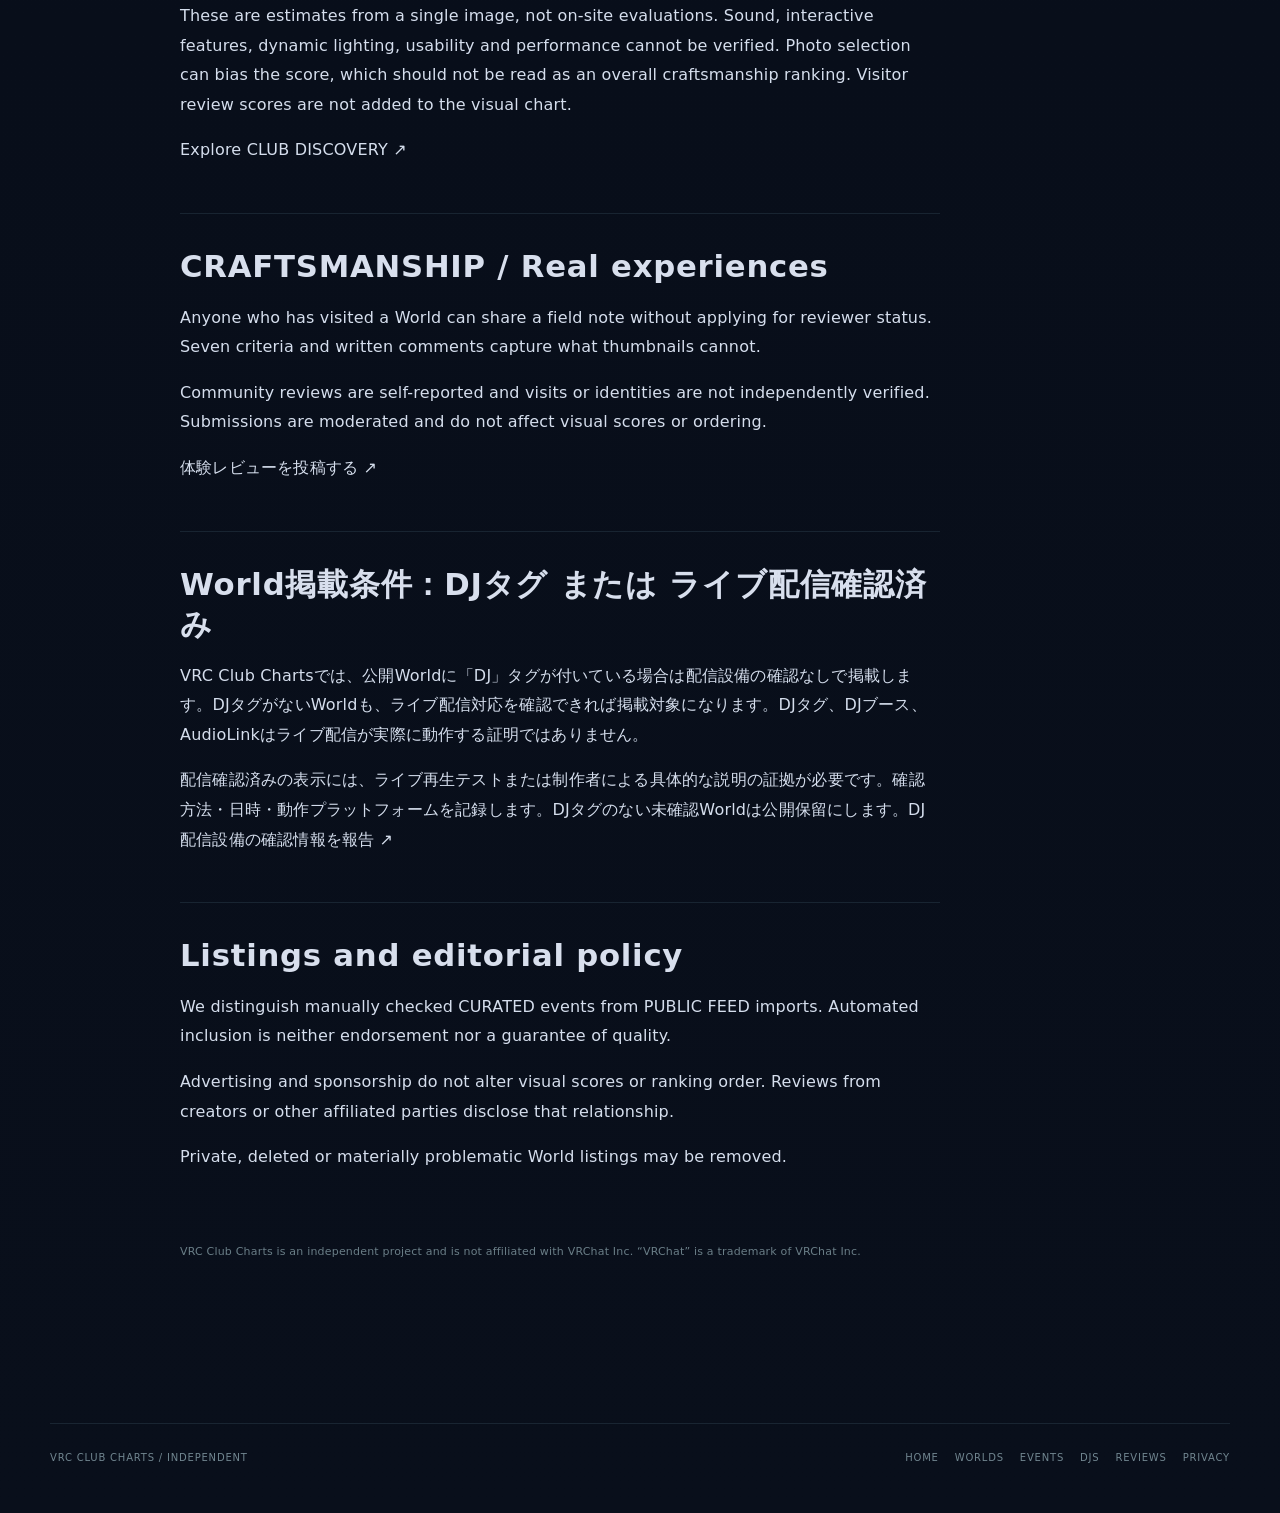
==== commit 7fcc7314: "docs: publish DJ-tagged public Worlds while marking stream playback unverified" ====
--- a/about.html
+++ b/about.html
@@ -70,9 +70,9 @@
     </section>
 
     <section class="prose-section">
-      <h2>World掲載条件：DJライブ配信対応</h2>
-      <p>VRC Club Chartsでは、DJが配信したライブ音声をWorld内で再生できることが確認された公開Worldのみを一覧・ランキングに掲載します。DJブース、AudioLink、動画再生機能の見た目だけでは配信対応と判定しません。</p>
-      <p>World内でのライブ再生テスト、または制作者による具体的なライブ再生対応の確認情報を根拠に、確認方法・日時・動作プラットフォームを記録します。確認できないWorldは削除せず掲載保留とします。<a href="https://github.com/showchoo/vrc-club-charts/issues/new?template=dj_stream_verification.yml" target="_blank" rel="noreferrer">DJ配信設備の確認情報を報告 ↗</a></p>
+      <h2>World掲載条件：DJタグ または ライブ配信確認済み</h2>
+      <p>VRC Club Chartsでは、公開Worldに「DJ」タグが付いている場合は配信設備の確認なしで掲載します。DJタグがないWorldも、ライブ配信対応を確認できれば掲載対象になります。DJタグ、DJブース、AudioLinkはライブ配信が実際に動作する証明ではありません。</p>
+      <p>配信確認済みの表示には、ライブ再生テストまたは制作者による具体的な説明の証拠が必要です。確認方法・日時・動作プラットフォームを記録します。DJタグのない未確認Worldは公開保留にします。<a href="https://github.com/showchoo/vrc-club-charts/issues/new?template=dj_stream_verification.yml" target="_blank" rel="noreferrer">DJ配信設備の確認情報を報告 ↗</a></p>
     </section>
 
     <section class="prose-section">
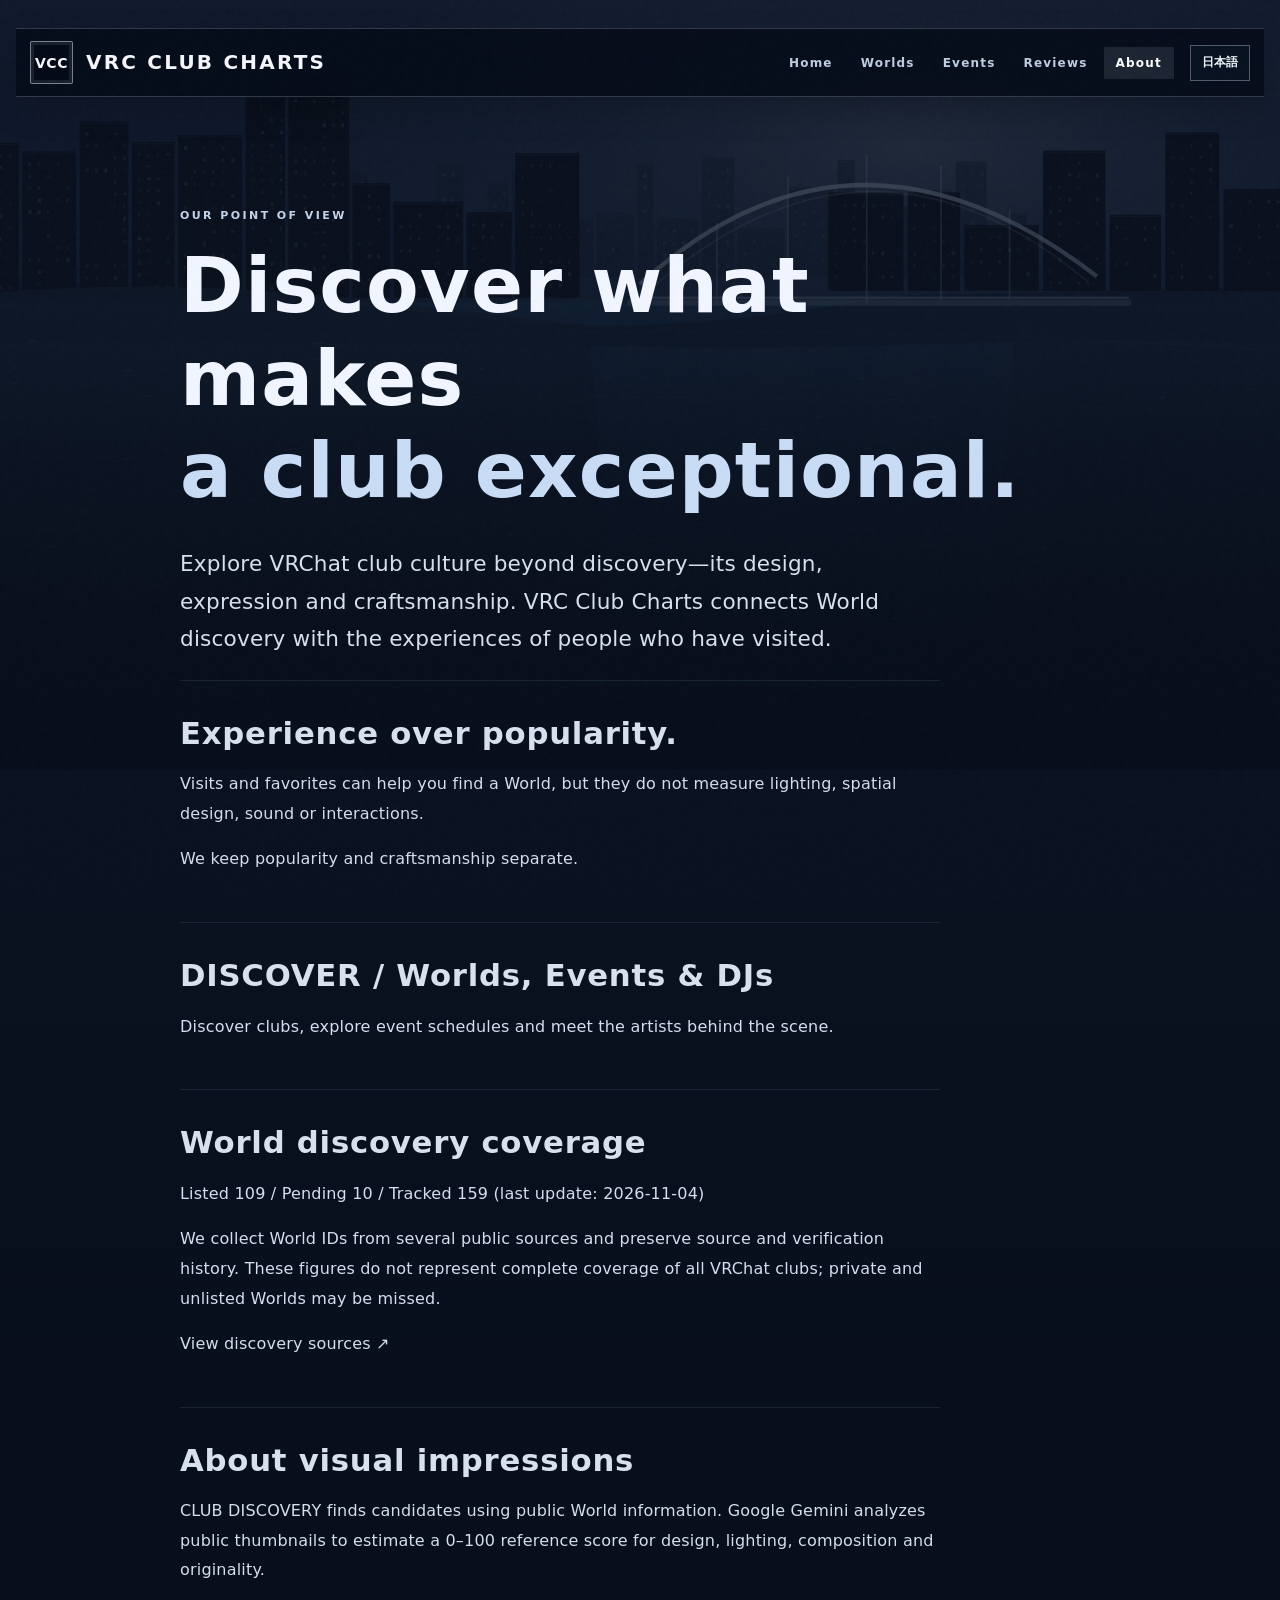
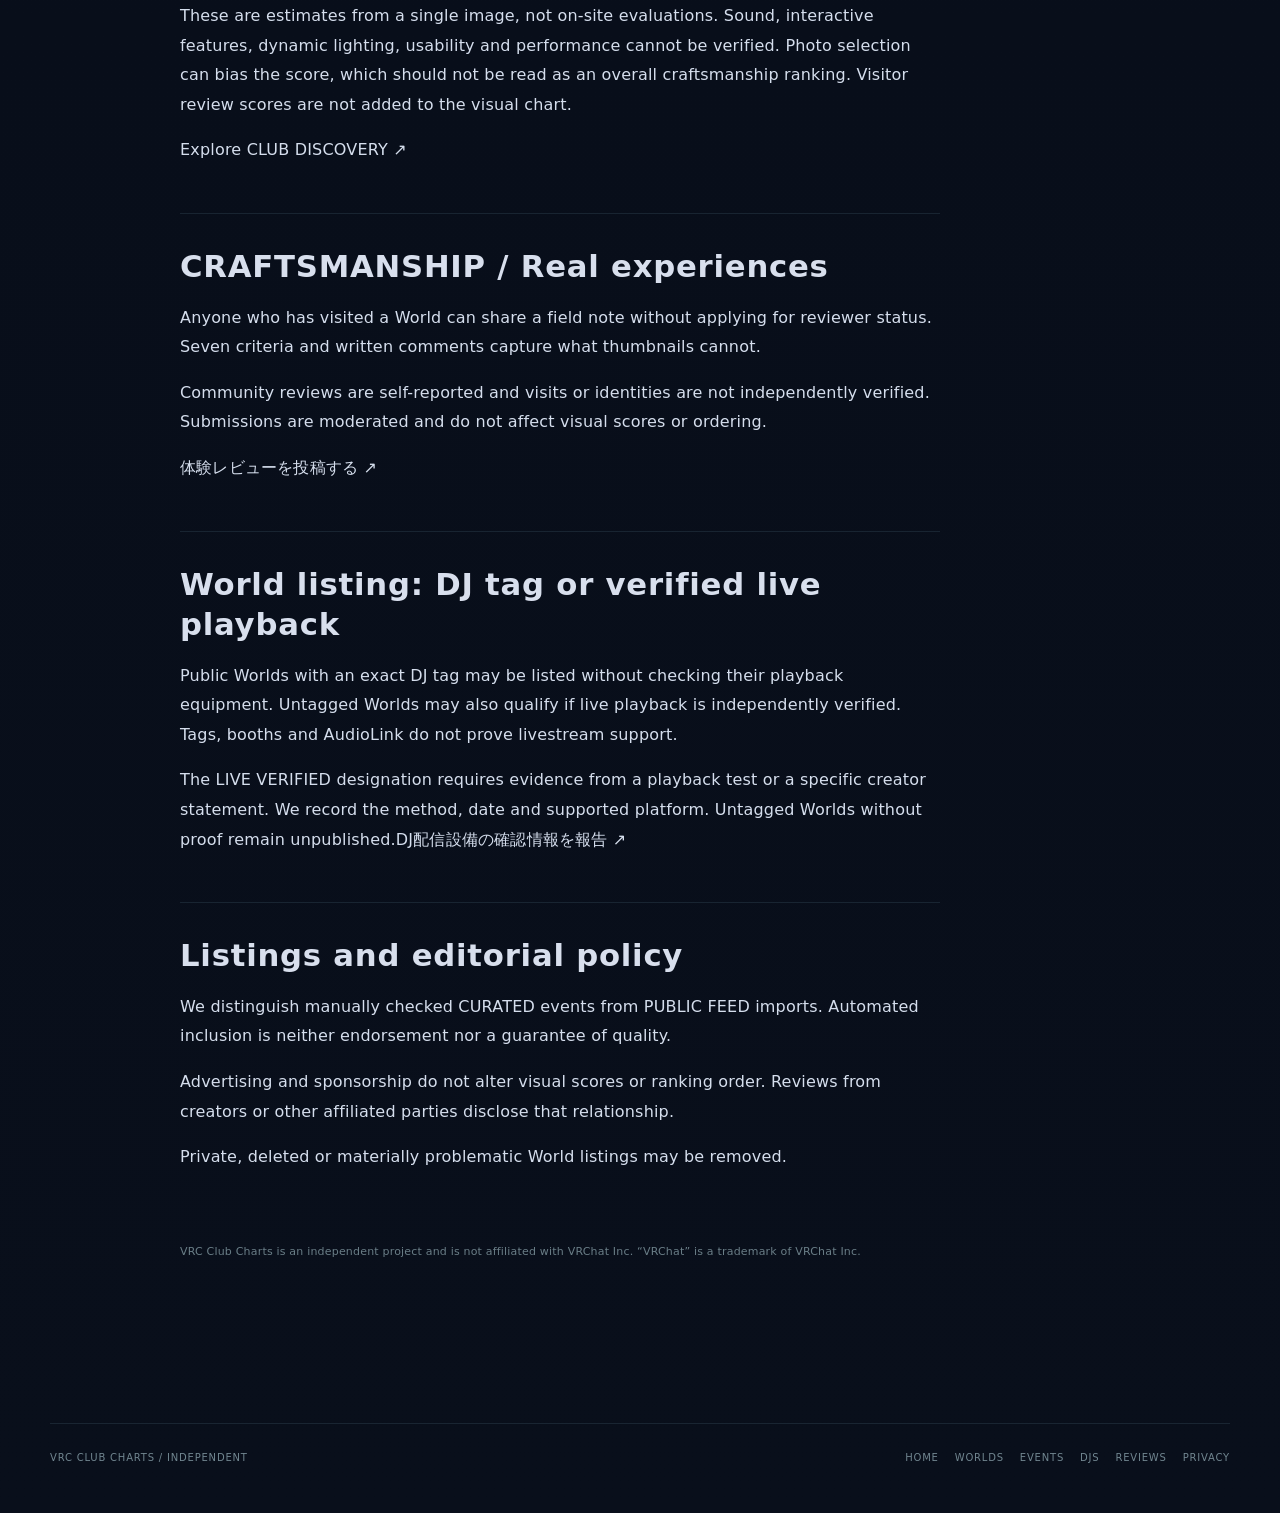
==== commit b55615b4: "assets: refresh DJ-tag policy and bilingual scripts on about.html" ====
--- a/about.html
+++ b/about.html
@@ -17,7 +17,7 @@
   <link rel="stylesheet" href="styles.css?v=20261005-30" />
   <link rel="stylesheet" href="deco-theme.css?v=20261104-02" />
   <script src="analytics.js?v=20261006-03" defer></script>
-  <script src="i18n.js?v=20261007-bilingual-01" defer></script>
+  <script src="i18n.js?v=20261105-dj-tag-02" defer></script>
 </head>
 <body>
   <div class="noise"></div>
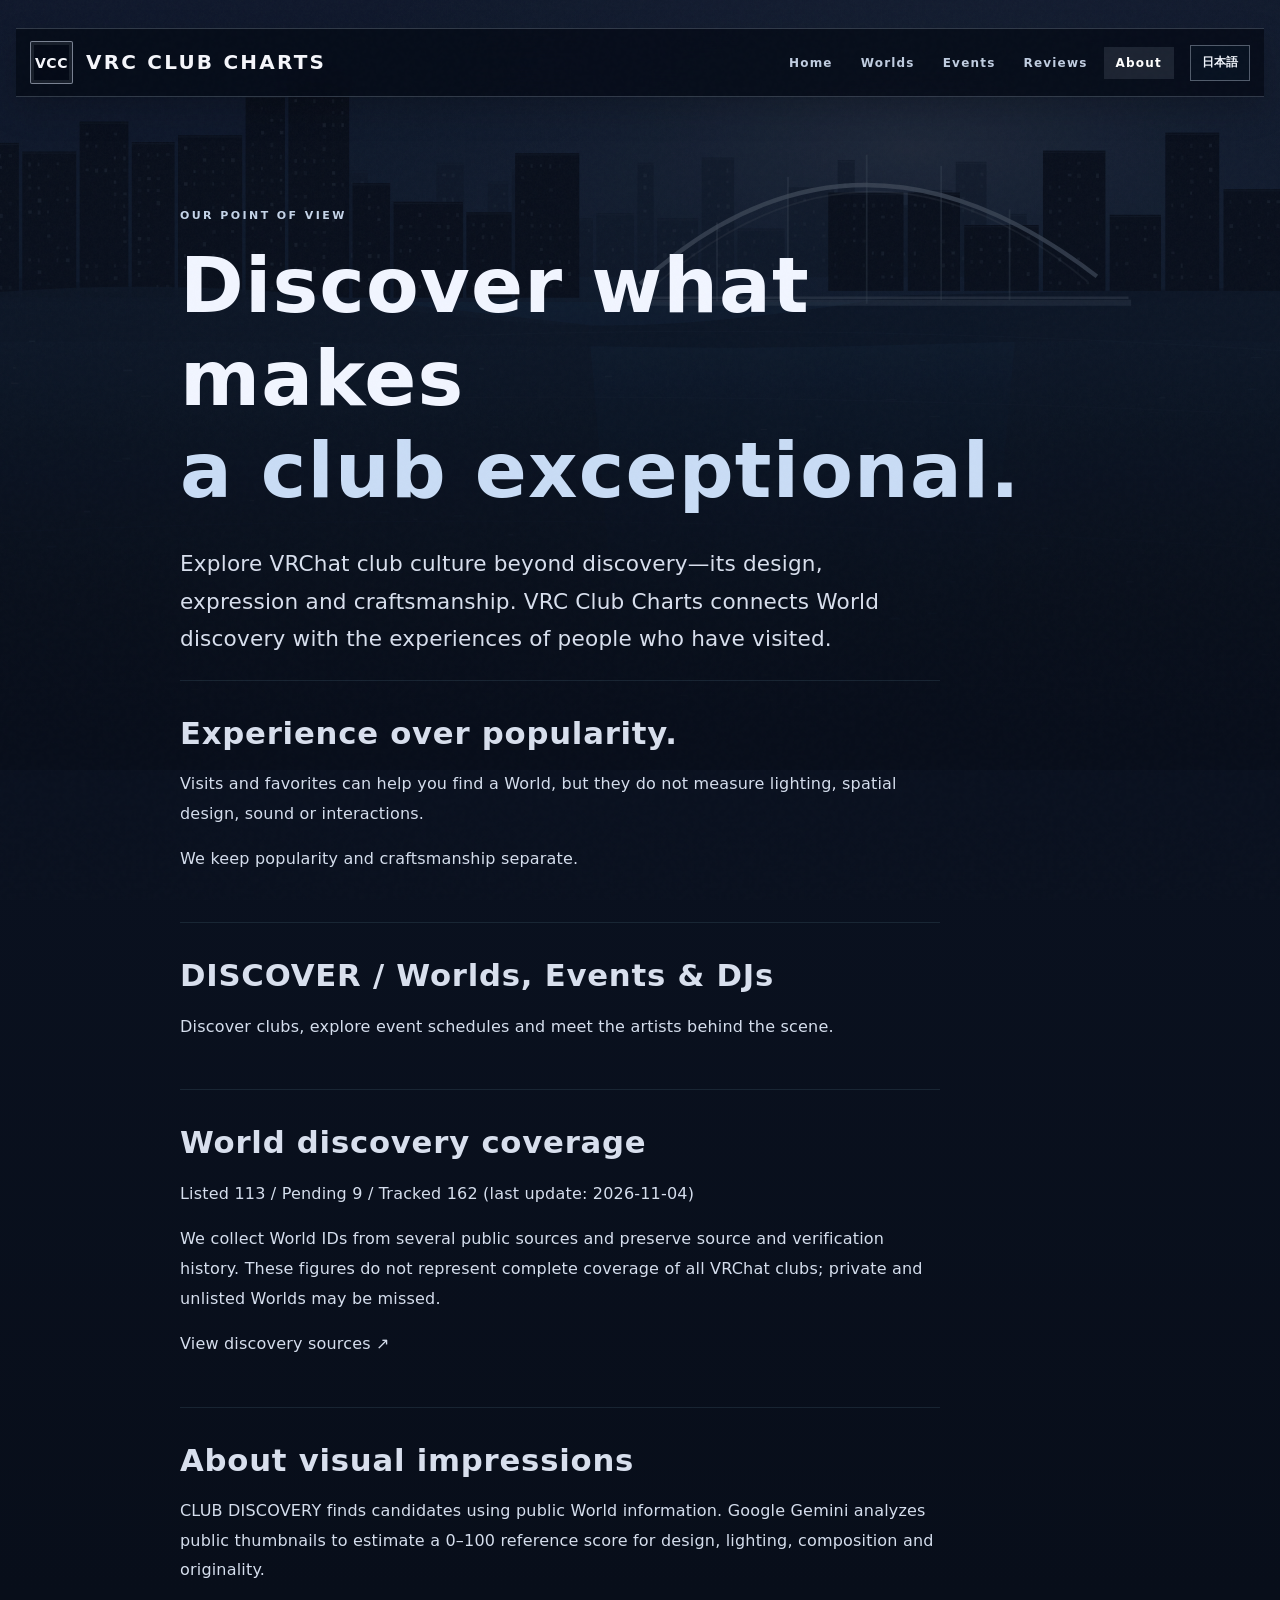
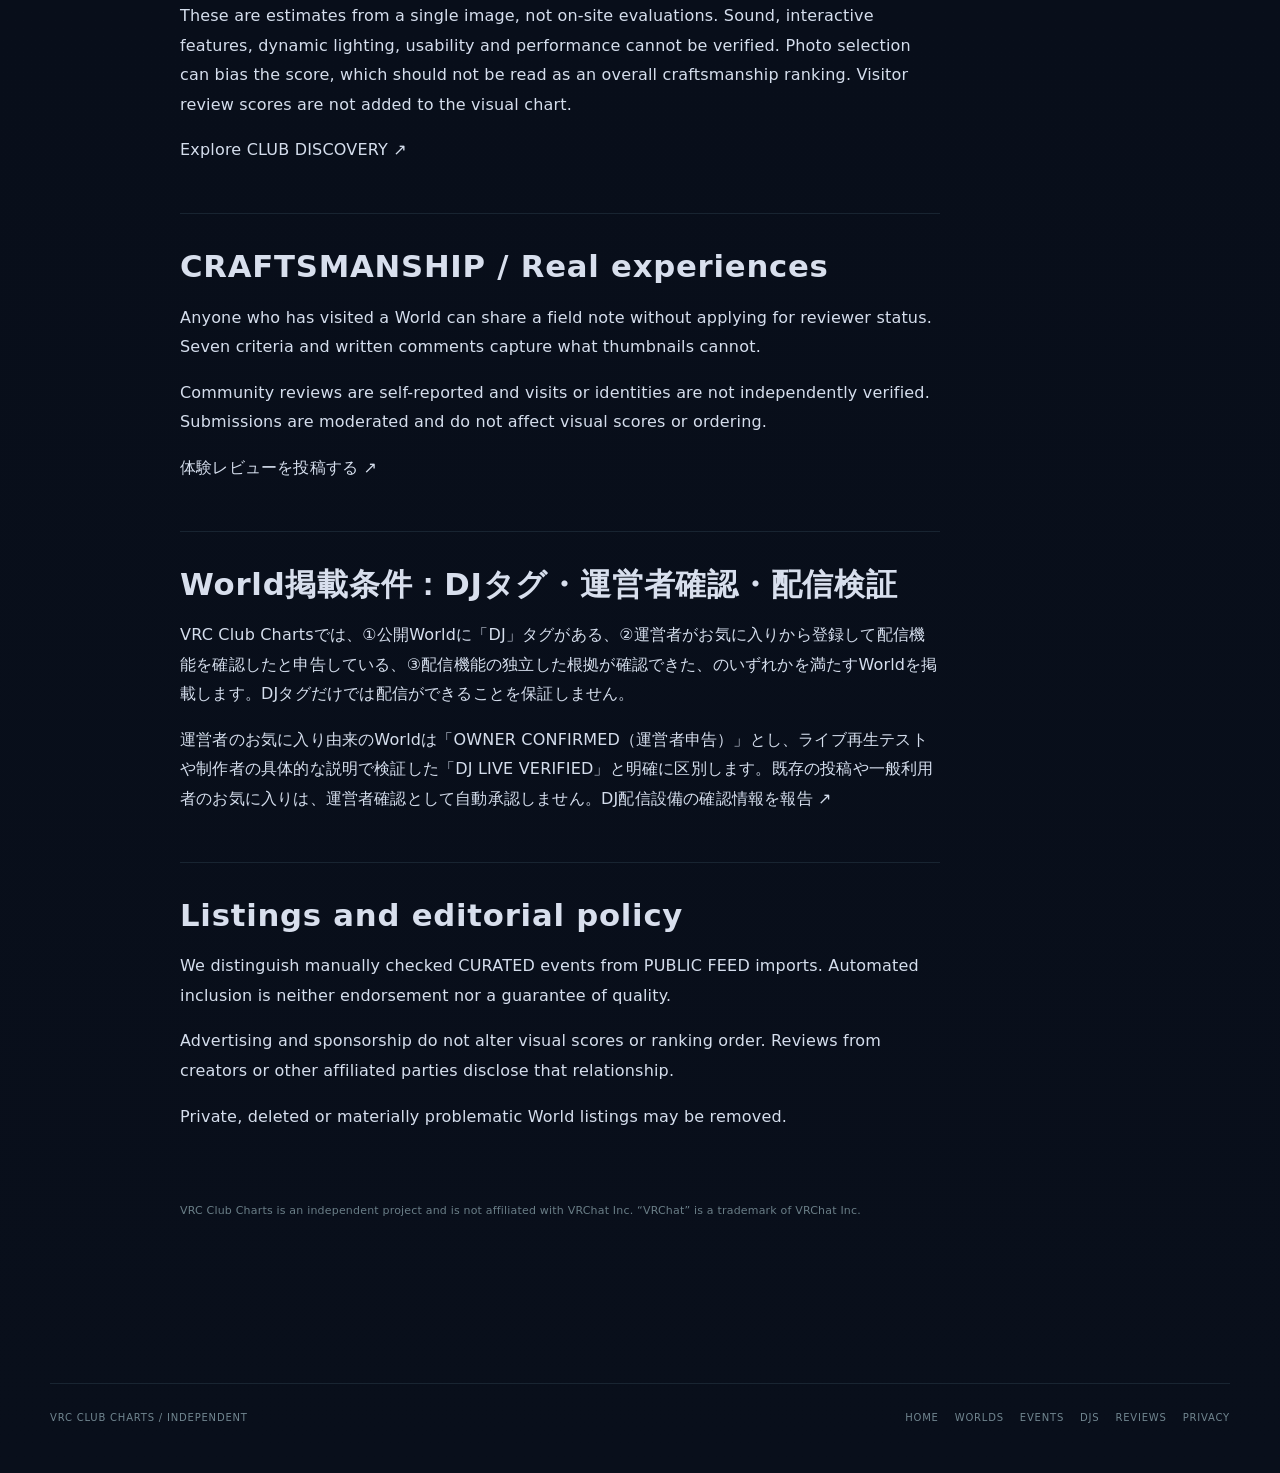
==== commit 1a7ea969: "copy: distinguish owner's favorite confirmations from verified livestream playback" ====
--- a/about.html
+++ b/about.html
@@ -70,9 +70,9 @@
     </section>
 
     <section class="prose-section">
-      <h2>World掲載条件：DJタグ または ライブ配信確認済み</h2>
-      <p>VRC Club Chartsでは、公開Worldに「DJ」タグが付いている場合は配信設備の確認なしで掲載します。DJタグがないWorldも、ライブ配信対応を確認できれば掲載対象になります。DJタグ、DJブース、AudioLinkはライブ配信が実際に動作する証明ではありません。</p>
-      <p>配信確認済みの表示には、ライブ再生テストまたは制作者による具体的な説明の証拠が必要です。確認方法・日時・動作プラットフォームを記録します。DJタグのない未確認Worldは公開保留にします。<a href="https://github.com/showchoo/vrc-club-charts/issues/new?template=dj_stream_verification.yml" target="_blank" rel="noreferrer">DJ配信設備の確認情報を報告 ↗</a></p>
+      <h2>World掲載条件：DJタグ・運営者確認・配信検証</h2>
+      <p>VRC Club Chartsでは、①公開Worldに「DJ」タグがある、②運営者がお気に入りから登録して配信機能を確認したと申告している、③配信機能の独立した根拠が確認できた、のいずれかを満たすWorldを掲載します。DJタグだけでは配信ができることを保証しません。</p>
+      <p>運営者のお気に入り由来のWorldは「OWNER CONFIRMED（運営者申告）」とし、ライブ再生テストや制作者の具体的な説明で検証した「DJ LIVE VERIFIED」と明確に区別します。既存の投稿や一般利用者のお気に入りは、運営者確認として自動承認しません。<a href="https://github.com/showchoo/vrc-club-charts/issues/new?template=dj_stream_verification.yml" target="_blank" rel="noreferrer">DJ配信設備の確認情報を報告 ↗</a></p>
     </section>
 
     <section class="prose-section">
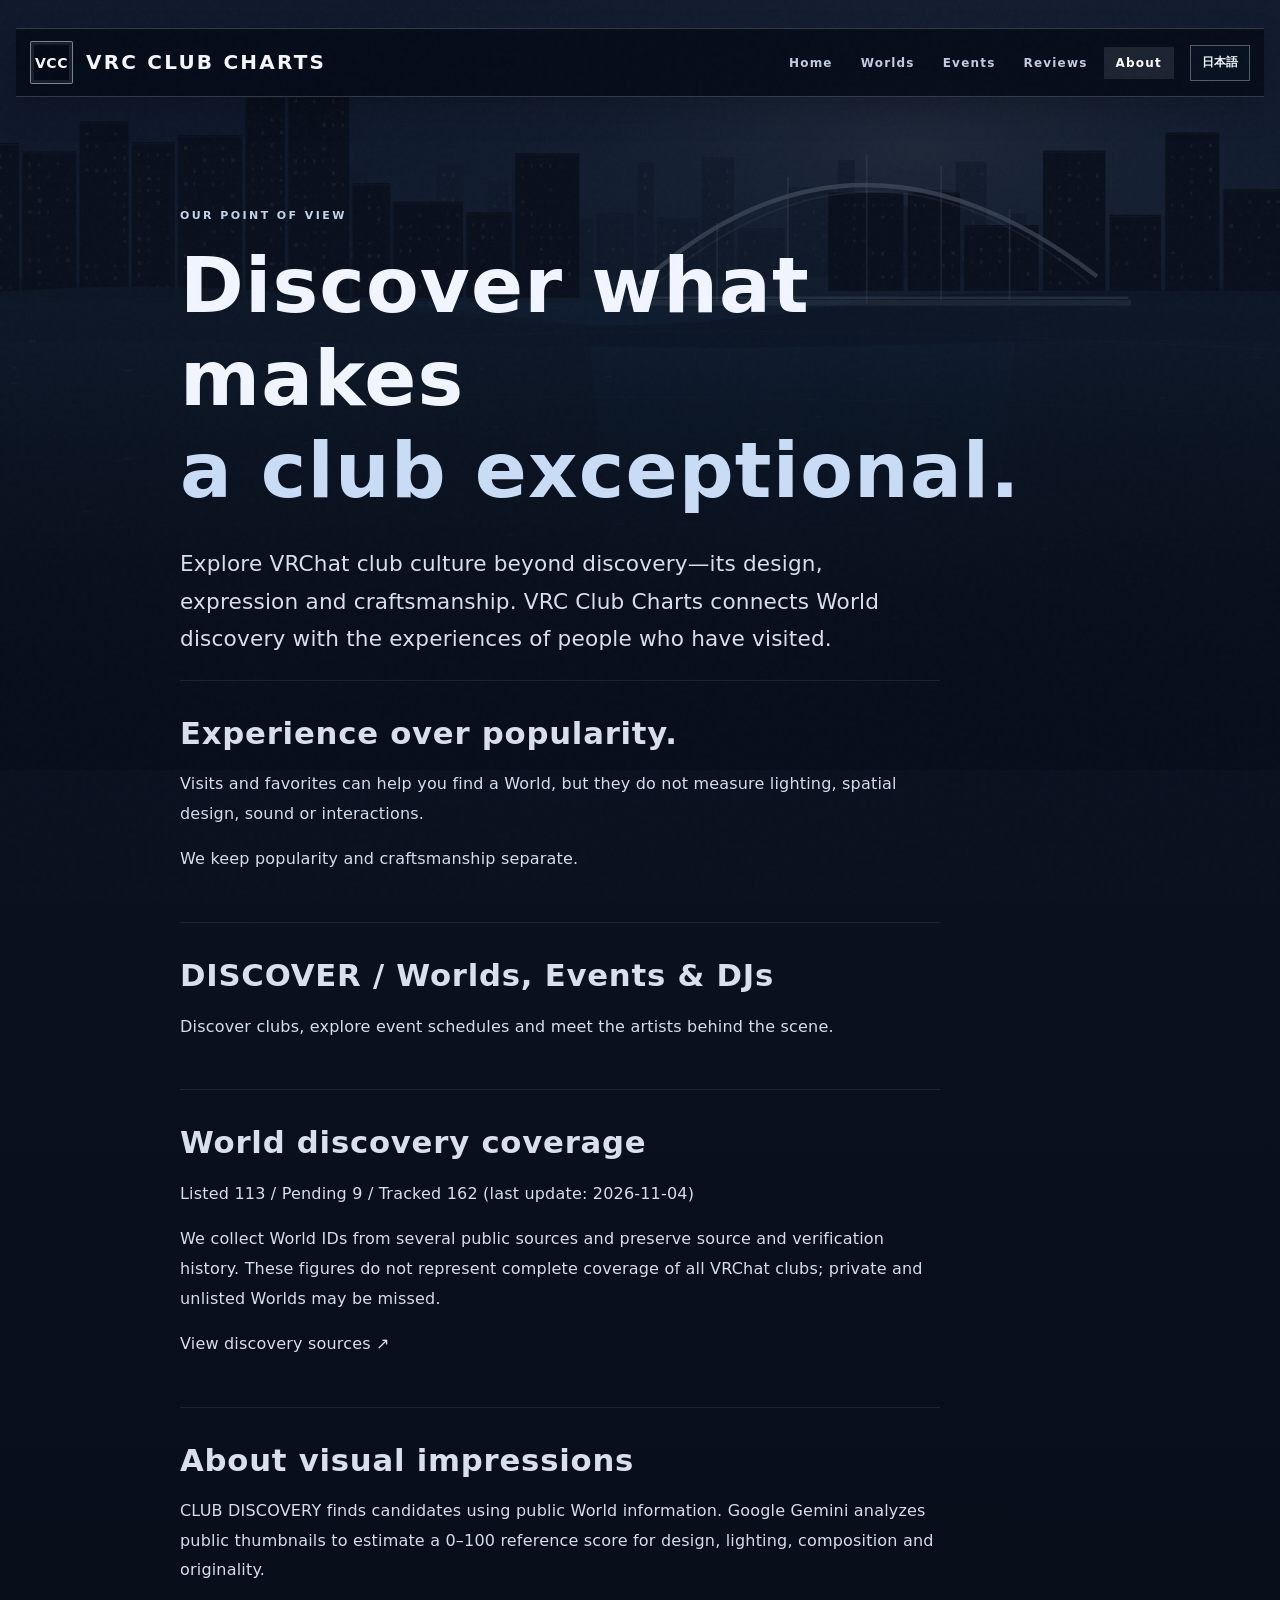
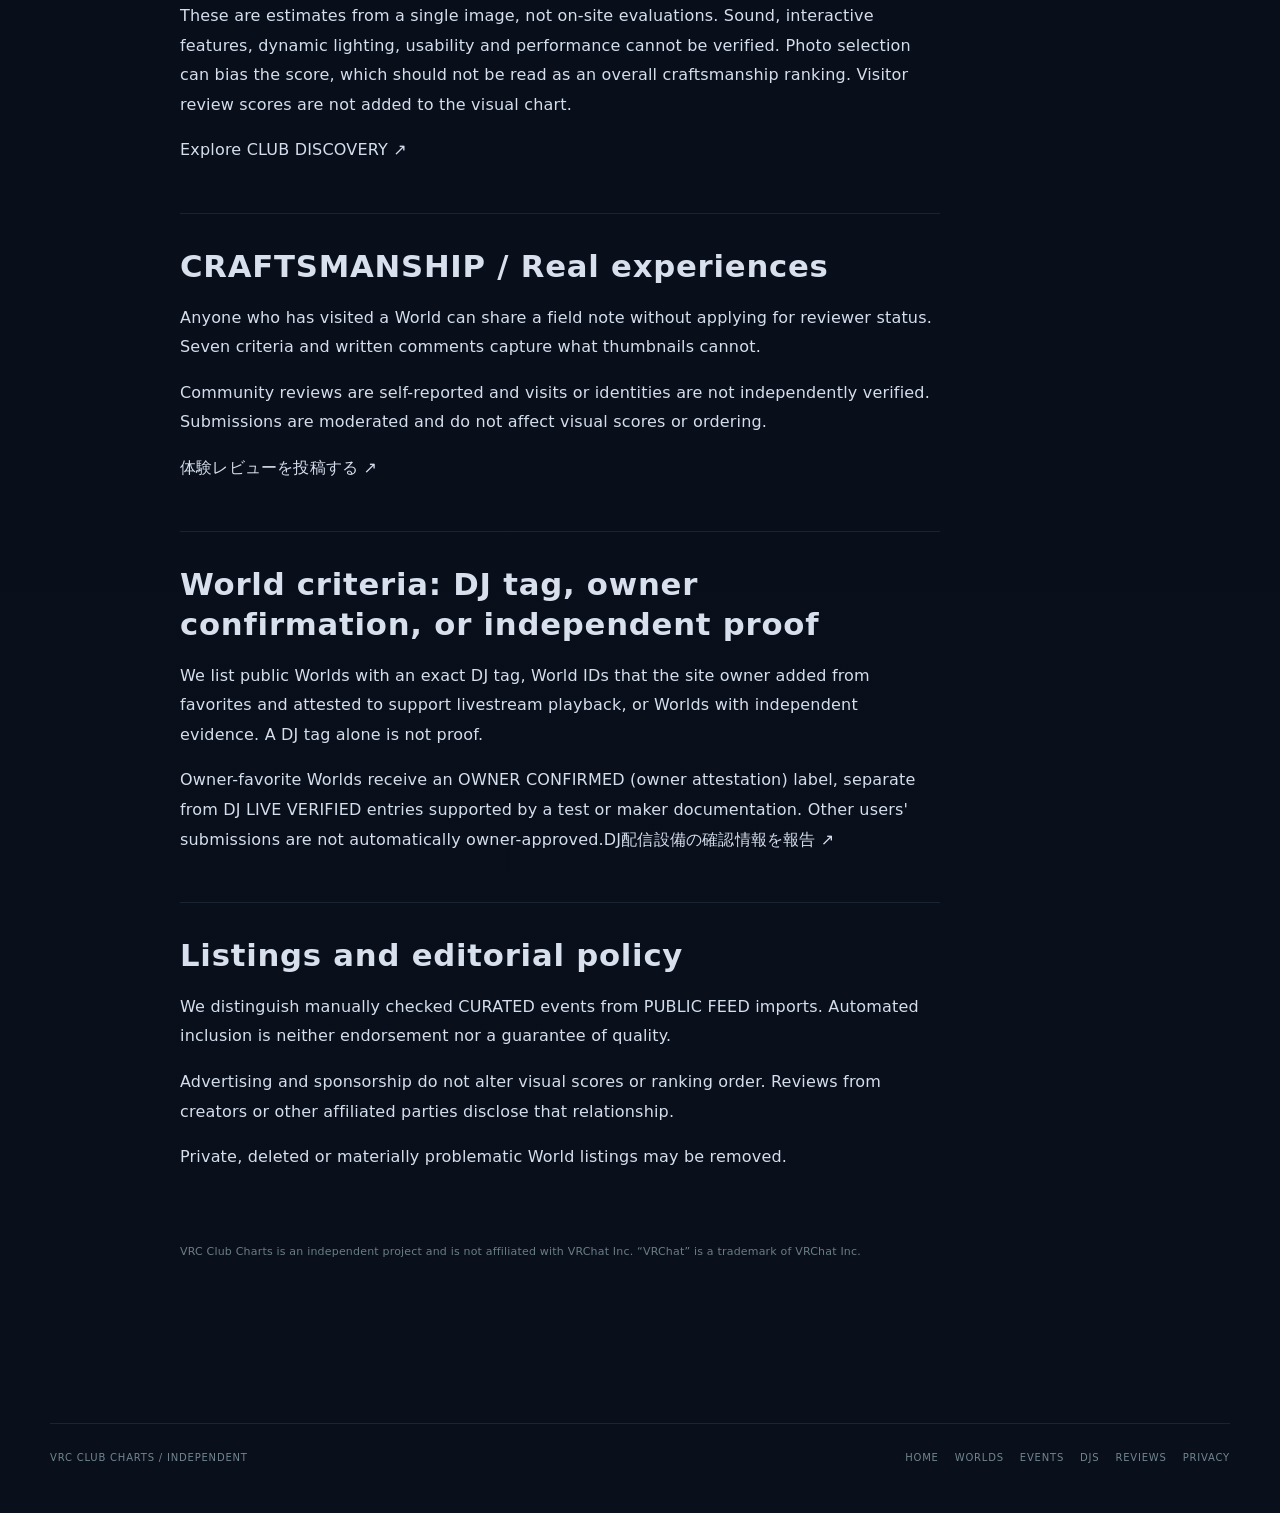
==== commit 59e7b94f: "assets: refresh owner favorite confirmation copy and discovery labels" ====
--- a/about.html
+++ b/about.html
@@ -17,7 +17,7 @@
   <link rel="stylesheet" href="styles.css?v=20261005-30" />
   <link rel="stylesheet" href="deco-theme.css?v=20261104-02" />
   <script src="analytics.js?v=20261006-03" defer></script>
-  <script src="i18n.js?v=20261105-dj-tag-02" defer></script>
+  <script src="i18n.js?v=20261105-owner-favs-01" defer></script>
 </head>
 <body>
   <div class="noise"></div>
